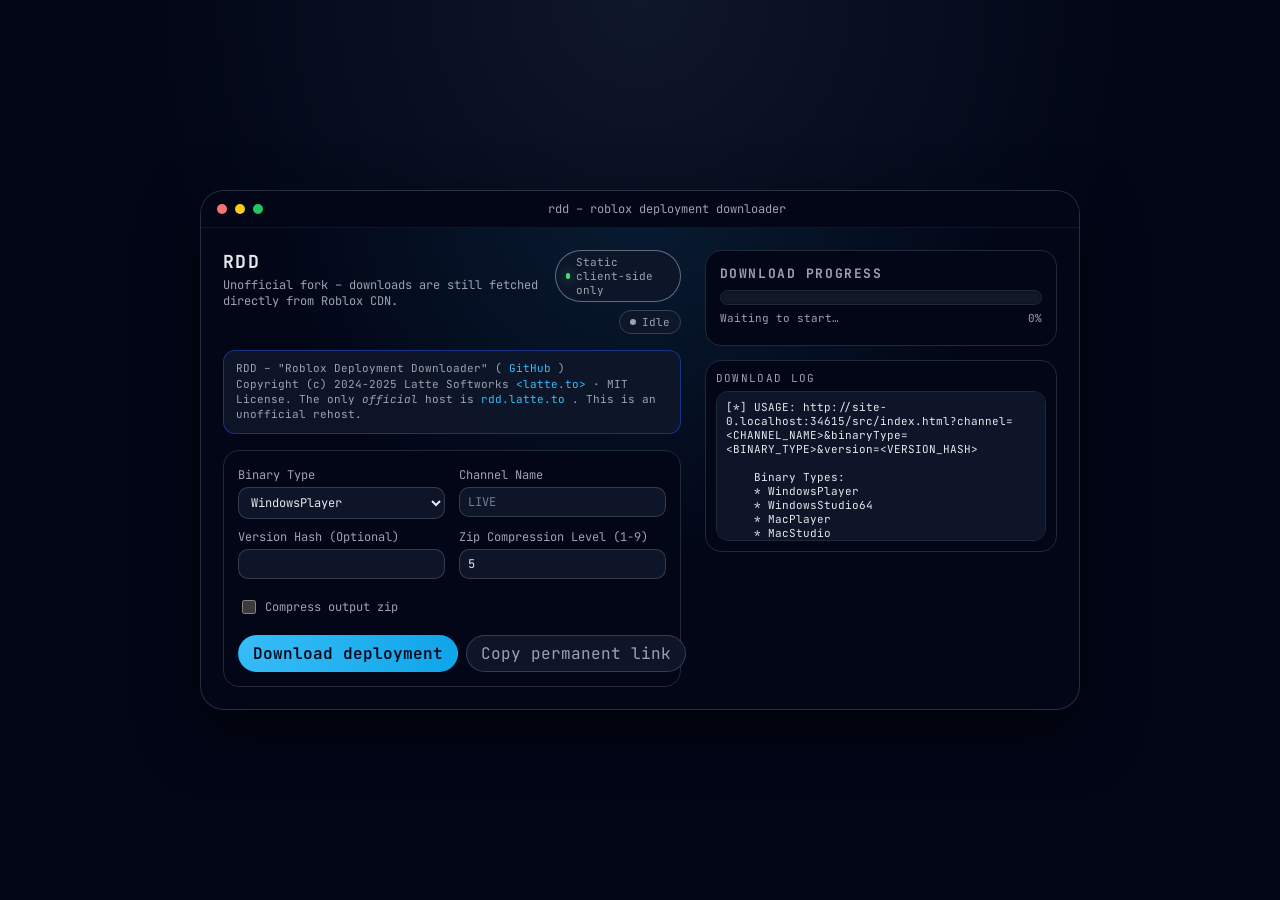
==== src/index.html @ 48eb4cf3 "Update index.html" ====
<!DOCTYPE html>
<html lang="en">
  <head>
    <meta charset="utf-8" />
    <title>RDD – Roblox Deployment Downloader</title>
    <link rel="icon" href="favicon.svg" />
    <meta name="viewport" content="width=device-width, initial-scale=1" />
    <style>
      @import url("https://fonts.googleapis.com/css2?family=JetBrains+Mono:wght@400;500;600&display=swap");

      :root {
        color-scheme: dark;
        --bg: #020617;
        --bg-elevated: #020617;
        --bg-elevated-soft: #020617;
        --border: #1f2937;
        --accent: #38bdf8;
        --accent-soft: rgba(56, 189, 248, 0.15);
        --accent-strong: #0ea5e9;
        --text: #e5e7eb;
        --text-soft: #9ca3af;
        --danger: #f97373;
        --success: #4ade80;
        --radius-lg: 16px;
        --radius-pill: 999px;
        --shadow-soft: 0 24px 60px rgba(0, 0, 0, 0.6);
      }

      * {
        box-sizing: border-box;
      }

      body {
        margin: 0;
        min-height: 100vh;
        font-family: "JetBrains Mono", ui-monospace, SFMono-Regular, Menlo, Monaco,
          Consolas, "Liberation Mono", "Courier New", monospace;
        background: radial-gradient(circle at top, #0f172a 0, #020617 45%);
        color: var(--text);
        display: flex;
        align-items: center;
        justify-content: center;
        padding: 24px;
      }

      .shell {
        width: 100%;
        max-width: 880px;
        background: radial-gradient(circle at top left, #020617 0, #020617 55%)
          padding-box;
        border-radius: 24px;
        border: 1px solid rgba(148, 163, 184, 0.25);
        box-shadow: var(--shadow-soft);
        overflow: hidden;
        position: relative;
      }

      .shell::before {
        content: "";
        position: absolute;
        inset: 0;
        background: radial-gradient(
          circle at top,
          rgba(56, 189, 248, 0.16),
          transparent 55%
        );
        opacity: 0.75;
        pointer-events: none;
      }

      .chrome {
        display: flex;
        align-items: center;
        gap: 8px;
        padding: 10px 16px;
        border-bottom: 1px solid rgba(15, 23, 42, 0.9);
        background: linear-gradient(90deg, #020617, #020617);
        position: relative;
        z-index: 1;
      }

      .dot {
        width: 10px;
        height: 10px;
        border-radius: 999px;
        background: #f97373;
      }

      .dot:nth-child(2) {
        background: #facc15;
      }

      .dot:nth-child(3) {
        background: #22c55e;
      }

      .title-bar {
        flex: 1;
        display: flex;
        justify-content: center;
        font-size: 12px;
        color: var(--text-soft);
      }

      .content {
        position: relative;
        z-index: 1;
        padding: 22px;
        display: grid;
        grid-template-columns: minmax(0, 1.3fr) minmax(0, 1fr);
        gap: 24px;
      }

      @media (max-width: 840px) {
        .content {
          grid-template-columns: minmax(0, 1fr);
        }
      }

      .left {
        display: flex;
        flex-direction: column;
        gap: 16px;
      }

      .heading {
        display: flex;
        justify-content: space-between;
        align-items: flex-start;
        gap: 12px;
      }

      .heading-main {
        display: flex;
        flex-direction: column;
        gap: 4px;
      }

      .heading-main h1 {
        margin: 0;
        font-size: 18px;
        letter-spacing: 0.08em;
        text-transform: uppercase;
      }

      .heading-main span {
        font-size: 12px;
        color: var(--text-soft);
      }

      .heading-right {
        display: flex;
        flex-direction: column;
        gap: 8px;
        align-items: flex-end;
      }

      .badge {
        padding: 4px 10px;
        border-radius: var(--radius-pill);
        border: 1px solid rgba(148, 163, 184, 0.6);
        font-size: 11px;
        color: var(--text-soft);
        display: inline-flex;
        align-items: center;
        gap: 6px;
        background: rgba(15, 23, 42, 0.9);
      }

      .badge-dot {
        width: 6px;
        height: 6px;
        border-radius: 999px;
        background: var(--success);
        box-shadow: 0 0 12px rgba(74, 222, 128, 0.8);
      }

      .disclaimer {
        font-size: 11px;
        color: var(--text-soft);
        line-height: 1.4;
        padding: 10px 12px;
        border-radius: 12px;
        border: 1px solid rgba(30, 64, 175, 0.7);
        background: rgba(15, 23, 42, 0.9);
      }

      .disclaimer a {
        color: var(--accent);
        text-decoration: none;
      }

      .disclaimer a:hover {
        text-decoration: underline;
      }

      form {
        margin: 0;
        border-radius: 16px;
        border: 1px solid var(--border);
        background: radial-gradient(circle at top left, #020617 0, #020617 50%);
        padding: 16px 14px 14px 14px;
        display: flex;
        flex-direction: column;
        gap: 12px;
      }

      .field-grid {
        display: grid;
        grid-template-columns: minmax(0, 1fr) minmax(0, 1fr);
        gap: 10px 14px;
      }

      @media (max-width: 640px) {
        .field-grid {
          grid-template-columns: minmax(0, 1fr);
        }
      }

      .field {
        display: flex;
        flex-direction: column;
        gap: 4px;
        font-size: 12px;
      }

      label {
        color: var(--text-soft);
      }

      select,
      input[type="text"],
      input[type="number"] {
        border-radius: 10px;
        border: 1px solid rgba(55, 65, 81, 0.9);
        background: rgba(15, 23, 42, 0.95);
        color: var(--text);
        font: inherit;
        padding: 6px 8px;
        outline: none;
      }

      select:focus,
      input[type="text"]:focus,
      input[type="number"]:focus {
        border-color: var(--accent-strong);
        box-shadow: 0 0 0 1px rgba(56, 189, 248, 0.35);
      }

      input::placeholder {
        color: rgba(148, 163, 184, 0.75);
      }

      .field-inline {
        display: flex;
        align-items: center;
        gap: 6px;
        font-size: 12px;
      }

      input[type="checkbox"] {
        width: 14px;
        height: 14px;
        accent-color: var(--accent-strong);
      }

      .buttons {
        display: flex;
        justify-content: flex-start;
        align-items: center;
        gap: 12px;
        margin-top: 6px;
      }

      .btn-row {
        display: flex;
        gap: 8px;
      }

      button {
        border-radius: 999px;
        padding: 7px 14px;
        border: 1px solid transparent;
        font: inherit;
        cursor: pointer;
        position: relative;
        overflow: hidden;
        white-space: nowrap;
      }

      .btn-primary {
        background: radial-gradient(circle at top left, #38bdf8, #0ea5e9);
        color: #020617;
        font-weight: 600;
        min-width: 130px;
      }

      .btn-primary:hover {
        filter: brightness(1.05);
      }

      .btn-ghost {
        background: rgba(15, 23, 42, 0.95);
        color: var(--text-soft);
        border-color: rgba(55, 65, 81, 0.95);
      }

      .btn-ghost:hover {
        border-color: rgba(75, 85, 99, 1);
        color: var(--text);
      }

      .status-pill {
        padding: 4px 10px;
        border-radius: var(--radius-pill);
        font-size: 11px;
        display: inline-flex;
        align-items: center;
        gap: 6px;
        border: 1px solid rgba(55, 65, 81, 1);
        background: rgba(15, 23, 42, 0.95);
        color: var(--text-soft);
        position: relative;
        z-index: 2;
      }

      .status-dot {
        width: 6px;
        height: 6px;
        border-radius: var(--radius-pill);
        background: var(--text-soft);
      }

      .status-pill[data-state="idle"] .status-dot {
        background: var(--text-soft);
      }

      .status-pill[data-state="running"] .status-dot {
        background: var(--accent-strong);
        box-shadow: 0 0 12px rgba(56, 189, 248, 0.9);
      }

      .status-pill[data-state="done"] .status-dot {
        background: var(--success);
        box-shadow: 0 0 12px rgba(74, 222, 128, 0.85);
      }

      .status-pill[data-state="error"] .status-dot {
        background: var(--danger);
        box-shadow: 0 0 12px rgba(248, 113, 113, 0.85);
      }

      .right {
        display: flex;
        flex-direction: column;
        gap: 14px;
      }

      .panel {
        border-radius: 16px;
        border: 1px solid var(--border);
        background: radial-gradient(circle at top, #020617 0, #020617 40%);
        padding: 14px;
        position: relative;
      }

      .panel h3 {
        margin: 0 0 8px 0;
        font-size: 13px;
        color: var(--text-soft);
        text-transform: uppercase;
        letter-spacing: 0.12em;
      }

      .progress-shell {
        margin-top: 6px;
        border-radius: 999px;
        border: 1px solid rgba(31, 41, 55, 1);
        background: rgba(15, 23, 42, 0.9);
        padding: 2px;
        overflow: hidden;
      }

      .progress-track {
        width: 100%;
        height: 9px;
        border-radius: 999px;
        background: rgba(17, 24, 39, 1);
        overflow: hidden;
        position: relative;
      }

      .progress-bar {
        height: 100%;
        width: 0%;
        border-radius: 999px;
        background: linear-gradient(90deg, #38bdf8, #0ea5e9);
        transition: width 0.3s ease-out;
      }

      .progress-label-row {
        display: flex;
        justify-content: space-between;
        align-items: center;
        margin-top: 6px;
        font-size: 11px;
        color: var(--text-soft);
      }

      .toast {
        font-size: 11px;
        color: var(--accent);
        opacity: 0;
        transform: translateY(4px);
        transition: opacity 0.2s ease-out, transform 0.2s ease-out;
        margin-top: 6px;
      }

      .toast.show {
        opacity: 1;
        transform: translateY(0);
      }

      .log-panel {
        border-radius: 16px;
        border: 1px solid var(--border);
        background: radial-gradient(circle at top left, #020617 0, #020617 55%);
        padding: 10px;
        display: flex;
        flex-direction: column;
        gap: 6px;
        width: 100%;
        position: relative;
        z-index: 1;
      }

      .log-header {
        font-size: 11px;
        text-transform: uppercase;
        letter-spacing: 0.12em;
        color: var(--text-soft);
      }

      #consoleText {
        font-size: 11px;
        background: rgba(15, 23, 42, 0.95);
        border-radius: 12px;
        border: 1px solid rgba(31, 41, 55, 1);
        padding: 8px 9px;
        white-space: pre-wrap;
        max-height: 150px;
        overflow-y: auto;
        width: 100%;
        box-sizing: border-box;
        display: block;
      }

      noscript {
        position: fixed;
        inset: 0;
        display: flex;
        align-items: center;
        justify-content: center;
        background: rgba(15, 23, 42, 0.95);
        z-index: 9999;
      }

      noscript p {
        max-width: 420px;
        padding: 18px 20px;
        border-radius: 16px;
        background: #020617;
        border: 1px solid #ef4444;
        color: #fecaca;
        font-size: 12px;
      }

      a[download] {
        position: absolute;
        left: -9999px;
        opacity: 0;
        pointer-events: none;
      }
    </style>
  </head>

  <body>
    <noscript>
      <p>
        This site doesn't work without JavaScript enabled. Please enable
        JavaScript and reload the page.
      </p>
    </noscript>

    <div class="shell">
      <div class="chrome">
        <div class="dot"></div>
        <div class="dot"></div>
        <div class="dot"></div>
        <div class="title-bar">rdd – roblox deployment downloader</div>
      </div>

      <div class="content">
        <!-- LEFT COLUMN -->
        <div class="left">
          <div class="heading">
            <div class="heading-main">
              <h1>RDD</h1>
              <span>
                Unofficial fork – downloads are still fetched directly from Roblox
                CDN.
              </span>
            </div>
            <div class="heading-right">
              <div class="badge">
                <span class="badge-dot"></span>
                <span>Static client-side only</span>
              </div>
              <div id="statusPill" class="status-pill" data-state="idle">
                <span class="status-dot"></span>
                <span id="statusLabel">Idle</span>
              </div>
            </div>
          </div>

          <div class="disclaimer">
            RDD – "Roblox Deployment Downloader" (
            <a
              href="https://github.com/latte-soft/rdd"
              target="_blank"
              rel="noreferrer"
            >
              GitHub
            </a>
            )<br />
            Copyright (c) 2024-2025 Latte Softworks
            <a href="https://latte.to" target="_blank" rel="noreferrer">
              &lt;latte.to&gt;
            </a>
            · MIT License. The only
            <i>official</i>
            host is
            <a href="https://rdd.latte.to" target="_blank" rel="noreferrer">
              rdd.latte.to
            </a>
            . This is an unofficial rehost.
          </div>

          <!-- RDD FORM (keeps original IDs so rdd.js still works) -->
          <div hidden id="downloadFormDiv">
            <form id="downloadForm" action="">
              <div class="field-grid">
                <div class="field">
                  <label for="binaryType">Binary Type</label>
                  <select id="binaryType" name="binaryType">
                    <option value="WindowsPlayer">WindowsPlayer</option>
                    <option value="WindowsStudio64">WindowsStudio64</option>
                    <option value="MacPlayer">MacPlayer</option>
                    <option value="MacStudio">MacStudio</option>
                  </select>
                </div>

                <div class="field">
                  <label for="channel">Channel Name</label>
                  <input
                    id="channel"
                    name="channel"
                    type="text"
                    placeholder="LIVE"
                  />
                </div>

                <div class="field">
                  <label for="version">
                    Version Hash <span>(Optional)</span>
                  </label>
                  <input id="version" name="version" type="text" />
                </div>

                <div class="field">
                  <label for="compressionLevel">
                    Zip Compression Level (1-9)
                  </label>
                  <input
                    id="compressionLevel"
                    name="compressionLevel"
                    type="number"
                    min="1"
                    max="9"
                    value="5"
                  />
                </div>
              </div>

              <div class="field-inline" style="margin-top: 6px">
                <input id="compressZip" name="compressZip" type="checkbox" />
                <label for="compressZip" style="margin: 0">
                  Compress output zip
                </label>
              </div>

              <div class="buttons">
                <div class="btn-row">
                    <button
                        id="downloadButton"
                        type="button"
                        class="btn-primary"
                        onclick="downloadFromForm();"
                        >
                        Download deployment
                        </button>
                        <button
                        id="copyLinkButton"
                        type="button"
                        class="btn-ghost"
                        onclick="copyPermLink();"
                        >
                        Copy permanent link
                        </button>
                    </div>
                </div>
            </form>
          </div>
        </div>

        <!-- RIGHT COLUMN -->
        <div class="right">
          <div class="panel">
            <h3>Download progress</h3>
            <div class="progress-shell">
              <div class="progress-track">
                <div id="progressBar" class="progress-bar" style="width: 0%"></div>
              </div>
            </div>
            <div class="progress-label-row">
              <span id="progressLabel">Waiting to start…</span>
              <span id="progressPercent">0%</span>
            </div>
            <div id="toast" class="toast"></div>
          </div>

          <div class="log-panel">
            <div class="log-header">Download log</div>
            <output id="consoleText"></output>
          </div>
        </div>
      </div>
    </div>

        <script src="js/jszip.min.js"></script>
    <script src="js/rdd.js"></script>
    <script>
      (function () {
        var statusPill = document.getElementById("statusPill");
        var statusLabel = document.getElementById("statusLabel");
        var progressBar = document.getElementById("progressBar");
        var progressLabel = document.getElementById("progressLabel");
        var progressPercent = document.getElementById("progressPercent");
        var toast = document.getElementById("toast");
        var consoleText = document.getElementById("consoleText");
        var formDiv = document.getElementById("downloadFormDiv");

        if (!statusPill || !progressBar) return;

        var progressValue = 0;
        var progressTimer = null;
        var progressRunning = false;
        var autoScrollLog = true;

        function setStatus(state, text) {
          statusPill.dataset.state = state;
          if (statusLabel) statusLabel.textContent = text;
        }

        function setProgress(target, label) {
          var clamped = Math.max(0, Math.min(100, target));
          progressValue = clamped;
          progressBar.style.width = clamped + "%";
          if (label && progressLabel) {
            progressLabel.textContent = label;
          }
          if (progressPercent) {
            progressPercent.textContent = clamped.toFixed(0) + "%";
          }
        }

        function showToast(text) {
          if (!toast) return;
          toast.textContent = text;
          toast.classList.add("show");
          window.setTimeout(function () {
            toast.classList.remove("show");
          }, 2600);
        }

        function startProgressLoop() {
          if (progressTimer) {
            window.clearInterval(progressTimer);
            progressTimer = null;
          }
          progressRunning = true;
          var t = 0;
          progressTimer = window.setInterval(function () {
            if (!progressRunning) {
              window.clearInterval(progressTimer);
              progressTimer = null;
              return;
            }
            t += 1;
            var max = 90;
            var eased = max - max * Math.exp(-t / 24);
            if (progressValue < eased) {
              setProgress(eased, "Downloading & assembling deployment…");
            }
          }, 350);
        }

        function finishProgress(ok) {
          if (!progressRunning) return;
          progressRunning = false;
          if (progressTimer) {
            window.clearInterval(progressTimer);
            progressTimer = null;
          }
          setProgress(100, ok ? "Download ready" : "Download failed");
          setStatus(ok ? "done" : "error", ok ? "Completed" : "Failed");
          if (ok) {
            showToast("Download finished – your browser should start saving.");
          } else {
            showToast("Download failed. Check devtools console for details.");
          }
        }

        if (formDiv) {
          formDiv.hidden = false;
        }

        if (consoleText) {
          consoleText.addEventListener("scroll", function () {
            var distance =
              consoleText.scrollHeight -
              consoleText.clientHeight -
              consoleText.scrollTop;
            autoScrollLog = distance <= 10;
          });

          var observer = new MutationObserver(function () {
            if (autoScrollLog) {
              consoleText.scrollTop = consoleText.scrollHeight;
            }
          });

          observer.observe(consoleText, {
            childList: true,
            characterData: true,
            subtree: true,
          });
        }

        if (typeof URL !== "undefined" && typeof URL.createObjectURL === "function") {
          var origCreate = URL.createObjectURL;
          URL.createObjectURL = function () {
            if (progressRunning) {
              finishProgress(true);
            }
            return origCreate.apply(this, arguments);
          };
        }

        window.addEventListener("error", function () {
          if (progressRunning) {
            finishProgress(false);
          }
        });

        if (typeof window.downloadFromForm === "function") {
          var origDownloadFromForm = window.downloadFromForm;
          window.downloadFromForm = function () {
            setStatus("running", "Downloading");
            setProgress(0, "Preparing request…");
            startProgressLoop();
            return origDownloadFromForm.apply(this, arguments);
          };
        }

        if (typeof window.copyPermLink === "function") {
          var origCopyPermLink = window.copyPermLink;
          window.copyPermLink = function () {
            try {
              var res = origCopyPermLink.apply(this, arguments);
              showToast("Permanent link copied to clipboard.");
              return res;
            } catch (e) {
              if (window.console && console.error) console.error(e);
              showToast("Failed to copy link.");
            }
          };
        }

        var hasQuery = window.location.search && window.location.search.length > 1;
        if (hasQuery) {
          setStatus("running", "Downloading");
          setProgress(0, "Preparing request…");
          startProgressLoop();
        } else {
          setStatus("idle", "Idle");
          setProgress(0, "Waiting to start…");
        }
      })();
    </script>
  </body>
</html>
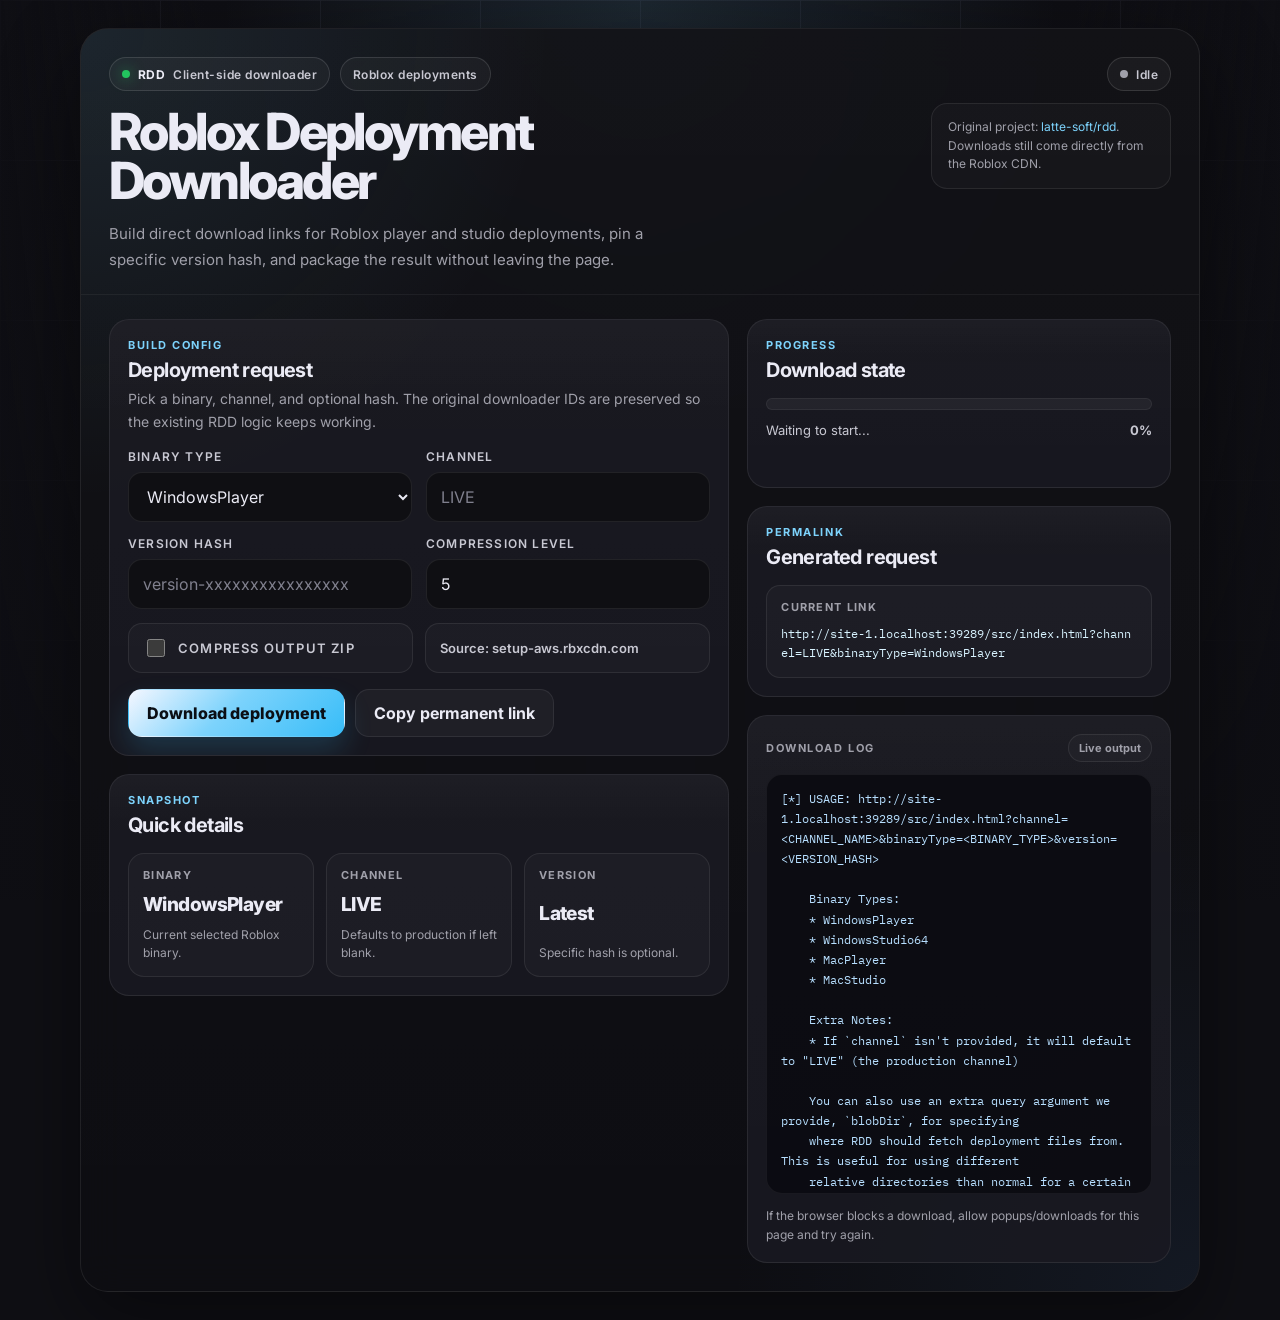
==== commit d37b1449: "Update index.html" ====
--- a/src/index.html
+++ b/src/index.html
@@ -1,458 +1,634 @@
 <!DOCTYPE html>
-<html lang="en">
+<html lang="en" class="dark">
   <head>
     <meta charset="utf-8" />
-    <title>RDD – Roblox Deployment Downloader</title>
+    <title>RDD - Roblox Deployment Downloader</title>
     <link rel="icon" href="favicon.svg" />
     <meta name="viewport" content="width=device-width, initial-scale=1" />
     <style>
-      @import url("https://fonts.googleapis.com/css2?family=JetBrains+Mono:wght@400;500;600&display=swap");
+      @import url("https://fonts.googleapis.com/css2?family=Inter:wght@400;500;600;700;800&family=IBM+Plex+Mono:wght@400;500;600&display=swap");
 
       :root {
         color-scheme: dark;
-        --bg: #020617;
-        --bg-elevated: #020617;
-        --bg-elevated-soft: #020617;
-        --border: #1f2937;
-        --accent: #38bdf8;
-        --accent-soft: rgba(56, 189, 248, 0.15);
-        --accent-strong: #0ea5e9;
-        --text: #e5e7eb;
-        --text-soft: #9ca3af;
-        --danger: #f97373;
-        --success: #4ade80;
-        --radius-lg: 16px;
+        --bg: #0f0f14;
+        --bg-secondary: #16161e;
+        --bg-tertiary: #1e1e28;
+        --bg-quaternary: #2a2a35;
+        --surface: rgba(22, 22, 30, 0.88);
+        --surface-strong: rgba(18, 18, 26, 0.96);
+        --surface-soft: rgba(255, 255, 255, 0.03);
+        --border: rgba(255, 255, 255, 0.08);
+        --border-strong: rgba(255, 255, 255, 0.12);
+        --text: #ebebf5;
+        --text-secondary: #c8c8d2;
+        --text-tertiary: #a0a0aa;
+        --accent: #7dd3fc;
+        --accent-strong: #38bdf8;
+        --accent-soft: rgba(56, 189, 248, 0.14);
+        --success: #22c55e;
+        --danger: #ef4444;
+        --shadow: 0 28px 80px rgba(0, 0, 0, 0.42);
+        --radius-xl: 28px;
+        --radius-lg: 20px;
+        --radius-md: 16px;
+        --radius-sm: 12px;
         --radius-pill: 999px;
-        --shadow-soft: 0 24px 60px rgba(0, 0, 0, 0.6);
       }
 
       * {
         box-sizing: border-box;
       }
 
+      html,
+      body {
+        min-width: 320px;
+        min-height: 100%;
+      }
+
       body {
         margin: 0;
+        font-family: "Inter", system-ui, sans-serif;
+        background: var(--bg);
+        color: var(--text);
+        position: relative;
+        overflow-x: hidden;
+      }
+
+      body::before {
+        content: "";
+        position: fixed;
+        inset: 0;
+        background-image:
+          linear-gradient(to right, rgba(30, 30, 40, 0.85) 1px, transparent 1px),
+          linear-gradient(to bottom, rgba(30, 30, 40, 0.85) 1px, transparent 1px);
+        background-size: 160px 160px;
+        opacity: 0.85;
+        pointer-events: none;
+        z-index: -4;
+      }
+
+      body::after {
+        content: "";
+        position: fixed;
+        inset: 0;
+        background:
+          radial-gradient(circle at top, rgba(125, 211, 252, 0.12), transparent 38%),
+          linear-gradient(to bottom, rgba(15, 15, 20, 0), rgba(15, 15, 20, 0.92) 90%),
+          linear-gradient(to right, rgba(15, 15, 20, 0.82), transparent 16%, transparent 84%, rgba(15, 15, 20, 0.82));
+        pointer-events: none;
+        z-index: -3;
+      }
+
+      a {
+        color: inherit;
+        text-decoration: none;
+      }
+
+      button,
+      input,
+      select {
+        font: inherit;
+      }
+
+      .page {
         min-height: 100vh;
-        font-family: "JetBrains Mono", ui-monospace, SFMono-Regular, Menlo, Monaco,
-          Consolas, "Liberation Mono", "Courier New", monospace;
-        background: radial-gradient(circle at top, #0f172a 0, #020617 45%);
-        color: var(--text);
         display: flex;
         align-items: center;
         justify-content: center;
-        padding: 24px;
-      }
-
-      .shell {
-        width: 100%;
-        max-width: 880px;
-        background: radial-gradient(circle at top left, #020617 0, #020617 55%)
-          padding-box;
-        border-radius: 24px;
-        border: 1px solid rgba(148, 163, 184, 0.25);
-        box-shadow: var(--shadow-soft);
+        padding: 28px 16px;
+      }
+
+      .app-shell {
+        width: min(1120px, 100%);
+        border-radius: var(--radius-xl);
+        border: 1px solid var(--border);
+        background:
+          linear-gradient(180deg, rgba(255, 255, 255, 0.03), rgba(255, 255, 255, 0.01)),
+          rgba(10, 10, 15, 0.9);
+        box-shadow: var(--shadow);
         overflow: hidden;
         position: relative;
-      }
-
-      .shell::before {
+        backdrop-filter: blur(20px);
+      }
+
+      .app-shell::before {
         content: "";
         position: absolute;
         inset: 0;
-        background: radial-gradient(
-          circle at top,
-          rgba(56, 189, 248, 0.16),
-          transparent 55%
-        );
-        opacity: 0.75;
+        background:
+          radial-gradient(circle at top left, rgba(125, 211, 252, 0.1), transparent 28%),
+          radial-gradient(circle at bottom right, rgba(96, 165, 250, 0.08), transparent 28%);
         pointer-events: none;
       }
 
-      .chrome {
-        display: flex;
+      .hero {
+        position: relative;
+        z-index: 1;
+        padding: 28px 28px 22px;
+        border-bottom: 1px solid rgba(255, 255, 255, 0.05);
+        display: flex;
+        align-items: flex-start;
+        justify-content: space-between;
+        gap: 24px;
+      }
+
+      .hero-copy {
+        max-width: 680px;
+      }
+
+      .hero-badge-row {
+        display: flex;
+        flex-wrap: wrap;
+        gap: 10px;
+        margin-bottom: 16px;
+      }
+
+      .hero-badge,
+      .status-pill {
+        display: inline-flex;
         align-items: center;
         gap: 8px;
-        padding: 10px 16px;
-        border-bottom: 1px solid rgba(15, 23, 42, 0.9);
-        background: linear-gradient(90deg, #020617, #020617);
+        min-height: 34px;
+        padding: 0 12px;
+        border-radius: var(--radius-pill);
+        border: 1px solid var(--border-strong);
+        background: rgba(255, 255, 255, 0.035);
+        color: var(--text-secondary);
+        font-size: 12px;
+        font-weight: 600;
+        letter-spacing: 0.04em;
+      }
+
+      .hero-badge strong {
+        color: var(--text);
+      }
+
+      .hero-badge__dot,
+      .status-dot {
+        width: 8px;
+        height: 8px;
+        border-radius: 50%;
+        background: var(--text-tertiary);
+        flex: none;
+      }
+
+      .hero-badge__dot {
+        background: var(--success);
+        box-shadow: 0 0 14px rgba(34, 197, 94, 0.65);
+      }
+
+      h1 {
+        margin: 0;
+        font-size: clamp(2.25rem, 4vw, 3.6rem);
+        line-height: 0.96;
+        letter-spacing: -0.05em;
+        font-weight: 800;
+      }
+
+      .hero-copy p {
+        margin: 16px 0 0;
+        max-width: 60ch;
+        color: var(--text-tertiary);
+        font-size: 15px;
+        line-height: 1.7;
+      }
+
+      .hero-side {
+        display: flex;
+        flex-direction: column;
+        align-items: flex-end;
+        gap: 12px;
+        min-width: 220px;
+      }
+
+      .status-pill {
+        background: rgba(255, 255, 255, 0.04);
+      }
+
+      .status-pill[data-state="running"] .status-dot {
+        background: var(--accent-strong);
+        box-shadow: 0 0 14px rgba(56, 189, 248, 0.75);
+      }
+
+      .status-pill[data-state="done"] .status-dot {
+        background: var(--success);
+        box-shadow: 0 0 14px rgba(34, 197, 94, 0.75);
+      }
+
+      .status-pill[data-state="error"] .status-dot {
+        background: var(--danger);
+        box-shadow: 0 0 14px rgba(239, 68, 68, 0.75);
+      }
+
+      .hero-note {
+        max-width: 240px;
+        padding: 14px 16px;
+        border-radius: var(--radius-md);
+        border: 1px solid rgba(255, 255, 255, 0.08);
+        background: rgba(255, 255, 255, 0.025);
+        color: var(--text-tertiary);
+        font-size: 12px;
+        line-height: 1.55;
+      }
+
+      .hero-note a {
+        color: var(--accent);
+      }
+
+      .app-grid {
         position: relative;
         z-index: 1;
-      }
-
-      .dot {
-        width: 10px;
-        height: 10px;
-        border-radius: 999px;
-        background: #f97373;
-      }
-
-      .dot:nth-child(2) {
-        background: #facc15;
-      }
-
-      .dot:nth-child(3) {
-        background: #22c55e;
-      }
-
-      .title-bar {
-        flex: 1;
-        display: flex;
-        justify-content: center;
-        font-size: 12px;
-        color: var(--text-soft);
-      }
-
-      .content {
+        display: grid;
+        grid-template-columns: minmax(0, 1.2fr) minmax(300px, 0.82fr);
+        gap: 18px;
+        padding: 24px 28px 28px;
+      }
+
+      .stack {
+        display: flex;
+        flex-direction: column;
+        gap: 18px;
+      }
+
+      .panel {
+        border-radius: var(--radius-lg);
+        border: 1px solid var(--border);
+        background:
+          linear-gradient(180deg, rgba(255, 255, 255, 0.02), rgba(255, 255, 255, 0.01)),
+          var(--surface);
+        padding: 18px;
+        position: relative;
+        overflow: hidden;
+      }
+
+      .panel::before {
+        content: "";
+        position: absolute;
+        inset: 0;
+        background: linear-gradient(180deg, rgba(255, 255, 255, 0.02), transparent 22%);
+        pointer-events: none;
+      }
+
+      .panel > * {
         position: relative;
         z-index: 1;
-        padding: 22px;
+      }
+
+      .panel-head {
+        display: flex;
+        align-items: flex-start;
+        justify-content: space-between;
+        gap: 16px;
+        margin-bottom: 16px;
+      }
+
+      .panel-title {
+        display: flex;
+        flex-direction: column;
+        gap: 6px;
+      }
+
+      .eyebrow {
+        color: var(--accent);
+        text-transform: uppercase;
+        letter-spacing: 0.14em;
+        font-size: 11px;
+        font-weight: 700;
+      }
+
+      .panel h2,
+      .panel h3 {
+        margin: 0;
+      }
+
+      .panel h2 {
+        font-size: 1.25rem;
+        font-weight: 700;
+        letter-spacing: -0.03em;
+      }
+
+      .panel-subtitle {
+        color: var(--text-tertiary);
+        font-size: 14px;
+        line-height: 1.6;
+      }
+
+      form {
+        margin: 0;
+      }
+
+      .field-grid {
         display: grid;
-        grid-template-columns: minmax(0, 1.3fr) minmax(0, 1fr);
-        gap: 24px;
-      }
-
-      @media (max-width: 840px) {
-        .content {
-          grid-template-columns: minmax(0, 1fr);
-        }
-      }
-
-      .left {
-        display: flex;
-        flex-direction: column;
-        gap: 16px;
-      }
-
-      .heading {
-        display: flex;
-        justify-content: space-between;
-        align-items: flex-start;
-        gap: 12px;
-      }
-
-      .heading-main {
-        display: flex;
-        flex-direction: column;
-        gap: 4px;
-      }
-
-      .heading-main h1 {
-        margin: 0;
-        font-size: 18px;
-        letter-spacing: 0.08em;
-        text-transform: uppercase;
-      }
-
-      .heading-main span {
-        font-size: 12px;
-        color: var(--text-soft);
-      }
-
-      .heading-right {
+        grid-template-columns: repeat(2, minmax(0, 1fr));
+        gap: 14px;
+      }
+
+      .field {
         display: flex;
         flex-direction: column;
         gap: 8px;
-        align-items: flex-end;
-      }
-
-      .badge {
-        padding: 4px 10px;
+      }
+
+      .field--full {
+        grid-column: 1 / -1;
+      }
+
+      label {
+        color: var(--text-secondary);
+        font-size: 12px;
+        font-weight: 600;
+        text-transform: uppercase;
+        letter-spacing: 0.1em;
+      }
+
+      .field small {
+        color: var(--text-tertiary);
+        font-size: 12px;
+      }
+
+      select,
+      input[type="text"],
+      input[type="number"] {
+        width: 100%;
+        min-width: 0;
+        min-height: 50px;
+        padding: 0 14px;
+        border-radius: 14px;
+        border: 1px solid rgba(255, 255, 255, 0.08);
+        background: rgba(15, 15, 20, 0.95);
+        color: var(--text);
+        outline: none;
+        transition: border-color 0.2s ease, background 0.2s ease, box-shadow 0.2s ease;
+      }
+
+      select:hover,
+      input[type="text"]:hover,
+      input[type="number"]:hover {
+        border-color: rgba(255, 255, 255, 0.14);
+      }
+
+      select:focus,
+      input[type="text"]:focus,
+      input[type="number"]:focus {
+        border-color: rgba(125, 211, 252, 0.62);
+        box-shadow: 0 0 0 1px rgba(125, 211, 252, 0.15);
+        background: rgba(18, 18, 26, 0.98);
+      }
+
+      input::placeholder {
+        color: #80808e;
+      }
+
+      .toggle-grid {
+        display: grid;
+        grid-template-columns: repeat(2, minmax(0, 1fr));
+        gap: 12px;
+      }
+
+      .toggle {
+        display: flex;
+        align-items: center;
+        gap: 10px;
+        min-height: 50px;
+        padding: 0 14px;
+        border-radius: 14px;
+        border: 1px solid var(--border);
+        background: rgba(255, 255, 255, 0.025);
+        color: var(--text-secondary);
+      }
+
+      .toggle span {
+        font-size: 13px;
+        font-weight: 600;
+      }
+
+      input[type="checkbox"] {
+        width: 18px;
+        height: 18px;
+        accent-color: var(--accent-strong);
+        flex: none;
+      }
+
+      .button-row {
+        display: flex;
+        flex-wrap: wrap;
+        gap: 10px;
+        margin-top: 4px;
+      }
+
+      button {
+        appearance: none;
+        border: 1px solid transparent;
+        min-height: 48px;
+        padding: 0 18px;
+        border-radius: 14px;
+        cursor: pointer;
+        transition:
+          transform 0.16s ease,
+          border-color 0.16s ease,
+          background 0.16s ease,
+          box-shadow 0.16s ease,
+          color 0.16s ease;
+      }
+
+      button:hover {
+        transform: translateY(-1px);
+      }
+
+      button:active {
+        transform: translateY(1px);
+      }
+
+      .btn-primary {
+        background: linear-gradient(135deg, #f5f7ff 0%, #7dd3fc 45%, #38bdf8 100%);
+        color: #0b0f15;
+        font-weight: 800;
+        box-shadow: 0 14px 28px rgba(56, 189, 248, 0.18);
+      }
+
+      .btn-primary:hover {
+        box-shadow: 0 18px 34px rgba(56, 189, 248, 0.24);
+      }
+
+      .btn-ghost {
+        background: rgba(255, 255, 255, 0.035);
+        border-color: rgba(255, 255, 255, 0.08);
+        color: var(--text);
+        font-weight: 700;
+      }
+
+      .btn-ghost:hover {
+        background: rgba(255, 255, 255, 0.06);
+        border-color: rgba(255, 255, 255, 0.14);
+      }
+
+      .info-grid {
+        display: grid;
+        grid-template-columns: repeat(3, minmax(0, 1fr));
+        gap: 12px;
+      }
+
+      .info-card {
+        min-height: 116px;
+        border-radius: var(--radius-md);
+        border: 1px solid var(--border);
+        background: rgba(255, 255, 255, 0.025);
+        padding: 14px;
+        display: flex;
+        flex-direction: column;
+        justify-content: space-between;
+        gap: 10px;
+      }
+
+      .info-card__label {
+        color: var(--text-tertiary);
+        font-size: 11px;
+        text-transform: uppercase;
+        letter-spacing: 0.12em;
+        font-weight: 700;
+      }
+
+      .info-card__value {
+        font-size: 1.2rem;
+        font-weight: 800;
+        letter-spacing: -0.03em;
+      }
+
+      .info-card__meta {
+        color: var(--text-tertiary);
+        font-size: 12px;
+        line-height: 1.5;
+      }
+
+      .progress-shell {
+        display: flex;
+        flex-direction: column;
+        gap: 12px;
+      }
+
+      .progress-track {
+        width: 100%;
+        height: 12px;
         border-radius: var(--radius-pill);
-        border: 1px solid rgba(148, 163, 184, 0.6);
+        background: rgba(255, 255, 255, 0.05);
+        border: 1px solid rgba(255, 255, 255, 0.06);
+        overflow: hidden;
+      }
+
+      .progress-bar {
+        width: 0%;
+        height: 100%;
+        border-radius: inherit;
+        background: linear-gradient(90deg, #7dd3fc, #38bdf8, #0ea5e9);
+        transition: width 0.28s ease;
+      }
+
+      .progress-meta {
+        display: flex;
+        align-items: center;
+        justify-content: space-between;
+        gap: 12px;
+        color: var(--text-secondary);
+        font-size: 13px;
+      }
+
+      .toast {
+        min-height: 19px;
+        color: var(--accent);
+        font-size: 12px;
+        opacity: 0;
+        transform: translateY(4px);
+        transition: opacity 0.2s ease, transform 0.2s ease;
+      }
+
+      .toast.show {
+        opacity: 1;
+        transform: translateY(0);
+      }
+
+      .permalink-box {
+        padding: 14px;
+        border-radius: 14px;
+        border: 1px solid var(--border);
+        background: rgba(255, 255, 255, 0.025);
+        display: flex;
+        flex-direction: column;
+        gap: 10px;
+      }
+
+      .permalink-box__label {
+        color: var(--text-tertiary);
         font-size: 11px;
-        color: var(--text-soft);
+        text-transform: uppercase;
+        letter-spacing: 0.12em;
+        font-weight: 700;
+      }
+
+      .permalink-box code {
+        display: block;
+        font-family: "IBM Plex Mono", ui-monospace, monospace;
+        font-size: 12px;
+        line-height: 1.6;
+        color: #d8f3ff;
+        word-break: break-all;
+        white-space: pre-wrap;
+      }
+
+      .log-panel {
+        display: flex;
+        flex-direction: column;
+        gap: 12px;
+      }
+
+      .log-header {
+        display: flex;
+        align-items: center;
+        justify-content: space-between;
+        gap: 12px;
+      }
+
+      .log-header span:first-child {
+        font-size: 11px;
+        text-transform: uppercase;
+        letter-spacing: 0.14em;
+        color: var(--text-tertiary);
+        font-weight: 700;
+      }
+
+      .log-chip {
         display: inline-flex;
         align-items: center;
         gap: 6px;
-        background: rgba(15, 23, 42, 0.9);
-      }
-
-      .badge-dot {
-        width: 6px;
-        height: 6px;
-        border-radius: 999px;
-        background: var(--success);
-        box-shadow: 0 0 12px rgba(74, 222, 128, 0.8);
-      }
-
-      .disclaimer {
+        min-height: 28px;
+        padding: 0 10px;
+        border-radius: var(--radius-pill);
+        border: 1px solid rgba(255, 255, 255, 0.08);
+        background: rgba(255, 255, 255, 0.025);
+        color: var(--text-tertiary);
         font-size: 11px;
-        color: var(--text-soft);
-        line-height: 1.4;
-        padding: 10px 12px;
-        border-radius: 12px;
-        border: 1px solid rgba(30, 64, 175, 0.7);
-        background: rgba(15, 23, 42, 0.9);
-      }
-
-      .disclaimer a {
-        color: var(--accent);
-        text-decoration: none;
-      }
-
-      .disclaimer a:hover {
-        text-decoration: underline;
-      }
-
-      form {
-        margin: 0;
+        font-weight: 700;
+      }
+
+      #consoleText {
+        display: block;
+        min-height: 320px;
+        max-height: 420px;
+        overflow: auto;
+        padding: 14px;
         border-radius: 16px;
-        border: 1px solid var(--border);
-        background: radial-gradient(circle at top left, #020617 0, #020617 50%);
-        padding: 16px 14px 14px 14px;
-        display: flex;
-        flex-direction: column;
-        gap: 12px;
-      }
-
-      .field-grid {
-        display: grid;
-        grid-template-columns: minmax(0, 1fr) minmax(0, 1fr);
-        gap: 10px 14px;
-      }
-
-      @media (max-width: 640px) {
-        .field-grid {
-          grid-template-columns: minmax(0, 1fr);
-        }
-      }
-
-      .field {
-        display: flex;
-        flex-direction: column;
-        gap: 4px;
+        border: 1px solid rgba(255, 255, 255, 0.06);
+        background: rgba(12, 12, 18, 0.96);
+        color: #b7dfff;
+        font-family: "IBM Plex Mono", ui-monospace, monospace;
         font-size: 12px;
-      }
-
-      label {
-        color: var(--text-soft);
-      }
-
-      select,
-      input[type="text"],
-      input[type="number"] {
-        border-radius: 10px;
-        border: 1px solid rgba(55, 65, 81, 0.9);
-        background: rgba(15, 23, 42, 0.95);
-        color: var(--text);
-        font: inherit;
-        padding: 6px 8px;
-        outline: none;
-      }
-
-      select:focus,
-      input[type="text"]:focus,
-      input[type="number"]:focus {
-        border-color: var(--accent-strong);
-        box-shadow: 0 0 0 1px rgba(56, 189, 248, 0.35);
-      }
-
-      input::placeholder {
-        color: rgba(148, 163, 184, 0.75);
-      }
-
-      .field-inline {
-        display: flex;
-        align-items: center;
-        gap: 6px;
+        line-height: 1.68;
+        white-space: pre-wrap;
+      }
+
+      .footer-note {
+        color: var(--text-tertiary);
         font-size: 12px;
-      }
-
-      input[type="checkbox"] {
-        width: 14px;
-        height: 14px;
-        accent-color: var(--accent-strong);
-      }
-
-      .buttons {
-        display: flex;
-        justify-content: flex-start;
-        align-items: center;
-        gap: 12px;
-        margin-top: 6px;
-      }
-
-      .btn-row {
-        display: flex;
-        gap: 8px;
-      }
-
-      button {
-        border-radius: 999px;
-        padding: 7px 14px;
-        border: 1px solid transparent;
-        font: inherit;
-        cursor: pointer;
-        position: relative;
-        overflow: hidden;
-        white-space: nowrap;
-      }
-
-      .btn-primary {
-        background: radial-gradient(circle at top left, #38bdf8, #0ea5e9);
-        color: #020617;
-        font-weight: 600;
-        min-width: 130px;
-      }
-
-      .btn-primary:hover {
-        filter: brightness(1.05);
-      }
-
-      .btn-ghost {
-        background: rgba(15, 23, 42, 0.95);
-        color: var(--text-soft);
-        border-color: rgba(55, 65, 81, 0.95);
-      }
-
-      .btn-ghost:hover {
-        border-color: rgba(75, 85, 99, 1);
-        color: var(--text);
-      }
-
-      .status-pill {
-        padding: 4px 10px;
-        border-radius: var(--radius-pill);
-        font-size: 11px;
-        display: inline-flex;
-        align-items: center;
-        gap: 6px;
-        border: 1px solid rgba(55, 65, 81, 1);
-        background: rgba(15, 23, 42, 0.95);
-        color: var(--text-soft);
-        position: relative;
-        z-index: 2;
-      }
-
-      .status-dot {
-        width: 6px;
-        height: 6px;
-        border-radius: var(--radius-pill);
-        background: var(--text-soft);
-      }
-
-      .status-pill[data-state="idle"] .status-dot {
-        background: var(--text-soft);
-      }
-
-      .status-pill[data-state="running"] .status-dot {
-        background: var(--accent-strong);
-        box-shadow: 0 0 12px rgba(56, 189, 248, 0.9);
-      }
-
-      .status-pill[data-state="done"] .status-dot {
-        background: var(--success);
-        box-shadow: 0 0 12px rgba(74, 222, 128, 0.85);
-      }
-
-      .status-pill[data-state="error"] .status-dot {
-        background: var(--danger);
-        box-shadow: 0 0 12px rgba(248, 113, 113, 0.85);
-      }
-
-      .right {
-        display: flex;
-        flex-direction: column;
-        gap: 14px;
-      }
-
-      .panel {
-        border-radius: 16px;
-        border: 1px solid var(--border);
-        background: radial-gradient(circle at top, #020617 0, #020617 40%);
-        padding: 14px;
-        position: relative;
-      }
-
-      .panel h3 {
-        margin: 0 0 8px 0;
-        font-size: 13px;
-        color: var(--text-soft);
-        text-transform: uppercase;
-        letter-spacing: 0.12em;
-      }
-
-      .progress-shell {
-        margin-top: 6px;
-        border-radius: 999px;
-        border: 1px solid rgba(31, 41, 55, 1);
-        background: rgba(15, 23, 42, 0.9);
-        padding: 2px;
-        overflow: hidden;
-      }
-
-      .progress-track {
-        width: 100%;
-        height: 9px;
-        border-radius: 999px;
-        background: rgba(17, 24, 39, 1);
-        overflow: hidden;
-        position: relative;
-      }
-
-      .progress-bar {
-        height: 100%;
-        width: 0%;
-        border-radius: 999px;
-        background: linear-gradient(90deg, #38bdf8, #0ea5e9);
-        transition: width 0.3s ease-out;
-      }
-
-      .progress-label-row {
-        display: flex;
-        justify-content: space-between;
-        align-items: center;
-        margin-top: 6px;
-        font-size: 11px;
-        color: var(--text-soft);
-      }
-
-      .toast {
-        font-size: 11px;
-        color: var(--accent);
-        opacity: 0;
-        transform: translateY(4px);
-        transition: opacity 0.2s ease-out, transform 0.2s ease-out;
-        margin-top: 6px;
-      }
-
-      .toast.show {
-        opacity: 1;
-        transform: translateY(0);
-      }
-
-      .log-panel {
-        border-radius: 16px;
-        border: 1px solid var(--border);
-        background: radial-gradient(circle at top left, #020617 0, #020617 55%);
-        padding: 10px;
-        display: flex;
-        flex-direction: column;
-        gap: 6px;
-        width: 100%;
-        position: relative;
-        z-index: 1;
-      }
-
-      .log-header {
-        font-size: 11px;
-        text-transform: uppercase;
-        letter-spacing: 0.12em;
-        color: var(--text-soft);
-      }
-
-      #consoleText {
-        font-size: 11px;
-        background: rgba(15, 23, 42, 0.95);
-        border-radius: 12px;
-        border: 1px solid rgba(31, 41, 55, 1);
-        padding: 8px 9px;
-        white-space: pre-wrap;
-        max-height: 150px;
-        overflow-y: auto;
-        width: 100%;
-        box-sizing: border-box;
-        display: block;
+        line-height: 1.6;
       }
 
       noscript {
@@ -461,18 +637,20 @@
         display: flex;
         align-items: center;
         justify-content: center;
-        background: rgba(15, 23, 42, 0.95);
+        background: rgba(15, 15, 20, 0.96);
         z-index: 9999;
       }
 
       noscript p {
-        max-width: 420px;
+        width: min(460px, calc(100% - 32px));
+        margin: 0;
         padding: 18px 20px;
-        border-radius: 16px;
-        background: #020617;
-        border: 1px solid #ef4444;
+        border-radius: 18px;
+        border: 1px solid rgba(239, 68, 68, 0.35);
+        background: #12121a;
         color: #fecaca;
-        font-size: 12px;
+        font-size: 13px;
+        line-height: 1.6;
       }
 
       a[download] {
@@ -481,173 +659,284 @@
         opacity: 0;
         pointer-events: none;
       }
+
+      @media (max-width: 980px) {
+        .app-grid {
+          grid-template-columns: minmax(0, 1fr);
+        }
+
+        .hero {
+          flex-direction: column;
+        }
+
+        .hero-side {
+          align-items: flex-start;
+          min-width: 0;
+        }
+      }
+
+      @media (max-width: 720px) {
+        .page {
+          padding: 0;
+        }
+
+        .app-shell {
+          min-height: 100vh;
+          border-radius: 0;
+          border-left: 0;
+          border-right: 0;
+        }
+
+        .hero,
+        .app-grid {
+          padding-left: 16px;
+          padding-right: 16px;
+        }
+
+        .hero {
+          padding-top: 22px;
+          padding-bottom: 18px;
+        }
+
+        .app-grid {
+          padding-top: 18px;
+          padding-bottom: 22px;
+        }
+
+        .field-grid,
+        .toggle-grid,
+        .info-grid {
+          grid-template-columns: minmax(0, 1fr);
+        }
+
+        .button-row {
+          flex-direction: column;
+        }
+
+        .button-row button {
+          width: 100%;
+        }
+
+        #consoleText {
+          min-height: 240px;
+          max-height: 320px;
+        }
+      }
     </style>
   </head>
-
   <body>
     <noscript>
       <p>
-        This site doesn't work without JavaScript enabled. Please enable
-        JavaScript and reload the page.
+        This site does not work without JavaScript. Enable it and reload the page.
       </p>
     </noscript>
 
-    <div class="shell">
-      <div class="chrome">
-        <div class="dot"></div>
-        <div class="dot"></div>
-        <div class="dot"></div>
-        <div class="title-bar">rdd – roblox deployment downloader</div>
-      </div>
-
-      <div class="content">
-        <!-- LEFT COLUMN -->
-        <div class="left">
-          <div class="heading">
-            <div class="heading-main">
-              <h1>RDD</h1>
-              <span>
-                Unofficial fork – downloads are still fetched directly from Roblox
-                CDN.
-              </span>
-            </div>
-            <div class="heading-right">
-              <div class="badge">
-                <span class="badge-dot"></span>
-                <span>Static client-side only</span>
+    <div class="page">
+      <div class="app-shell">
+        <header class="hero">
+          <div class="hero-copy">
+            <div class="hero-badge-row">
+              <div class="hero-badge">
+                <span class="hero-badge__dot"></span>
+                <strong>RDD</strong>
+                <span>Client-side downloader</span>
               </div>
-              <div id="statusPill" class="status-pill" data-state="idle">
-                <span class="status-dot"></span>
-                <span id="statusLabel">Idle</span>
+              <div class="hero-badge">
+                <span>Roblox deployments</span>
               </div>
             </div>
+            <h1>Roblox Deployment Downloader</h1>
+            <p>
+              Build direct download links for Roblox player and studio deployments,
+              pin a specific version hash, and package the result without leaving the page.
+            </p>
           </div>
 
-          <div class="disclaimer">
-            RDD – "Roblox Deployment Downloader" (
-            <a
-              href="https://github.com/latte-soft/rdd"
-              target="_blank"
-              rel="noreferrer"
-            >
-              GitHub
-            </a>
-            )<br />
-            Copyright (c) 2024-2025 Latte Softworks
-            <a href="https://latte.to" target="_blank" rel="noreferrer">
-              &lt;latte.to&gt;
-            </a>
-            · MIT License. The only
-            <i>official</i>
-            host is
-            <a href="https://rdd.latte.to" target="_blank" rel="noreferrer">
-              rdd.latte.to
-            </a>
-            . This is an unofficial rehost.
+          <div class="hero-side">
+            <div id="statusPill" class="status-pill" data-state="idle">
+              <span class="status-dot"></span>
+              <span id="statusLabel">Idle</span>
+            </div>
+            <div class="hero-note">
+              Original project:
+              <a href="https://github.com/latte-soft/rdd" target="_blank" rel="noreferrer">latte-soft/rdd</a>.
+              Downloads still come directly from the Roblox CDN.
+            </div>
           </div>
-
-          <!-- RDD FORM (keeps original IDs so rdd.js still works) -->
-          <div hidden id="downloadFormDiv">
-            <form id="downloadForm" action="">
-              <div class="field-grid">
-                <div class="field">
-                  <label for="binaryType">Binary Type</label>
-                  <select id="binaryType" name="binaryType">
-                    <option value="WindowsPlayer">WindowsPlayer</option>
-                    <option value="WindowsStudio64">WindowsStudio64</option>
-                    <option value="MacPlayer">MacPlayer</option>
-                    <option value="MacStudio">MacStudio</option>
-                  </select>
-                </div>
-
-                <div class="field">
-                  <label for="channel">Channel Name</label>
-                  <input
-                    id="channel"
-                    name="channel"
-                    type="text"
-                    placeholder="LIVE"
-                  />
-                </div>
-
-                <div class="field">
-                  <label for="version">
-                    Version Hash <span>(Optional)</span>
-                  </label>
-                  <input id="version" name="version" type="text" />
-                </div>
-
-                <div class="field">
-                  <label for="compressionLevel">
-                    Zip Compression Level (1-9)
-                  </label>
-                  <input
-                    id="compressionLevel"
-                    name="compressionLevel"
-                    type="number"
-                    min="1"
-                    max="9"
-                    value="5"
-                  />
+        </header>
+
+        <main class="app-grid">
+          <div class="stack">
+            <section class="panel">
+              <div class="panel-head">
+                <div class="panel-title">
+                  <span class="eyebrow">Build Config</span>
+                  <h2>Deployment request</h2>
+                  <div class="panel-subtitle">
+                    Pick a binary, channel, and optional hash. The original downloader
+                    IDs are preserved so the existing RDD logic keeps working.
+                  </div>
                 </div>
               </div>
 
-              <div class="field-inline" style="margin-top: 6px">
-                <input id="compressZip" name="compressZip" type="checkbox" />
-                <label for="compressZip" style="margin: 0">
-                  Compress output zip
-                </label>
+              <div hidden id="downloadFormDiv">
+                <form id="downloadForm" action="">
+                  <div class="field-grid">
+                    <div class="field">
+                      <label for="binaryType">Binary type</label>
+                      <select id="binaryType" name="binaryType">
+                        <option value="WindowsPlayer">WindowsPlayer</option>
+                        <option value="WindowsStudio64">WindowsStudio64</option>
+                        <option value="MacPlayer">MacPlayer</option>
+                        <option value="MacStudio">MacStudio</option>
+                      </select>
+                    </div>
+
+                    <div class="field">
+                      <label for="channel">Channel</label>
+                      <input
+                        id="channel"
+                        name="channel"
+                        type="text"
+                        placeholder="LIVE"
+                      />
+                    </div>
+
+                    <div class="field">
+                      <label for="version">Version hash</label>
+                      <input
+                        id="version"
+                        name="version"
+                        type="text"
+                        placeholder="version-xxxxxxxxxxxxxxxx"
+                      />
+                    </div>
+
+                    <div class="field">
+                      <label for="compressionLevel">Compression level</label>
+                      <input
+                        id="compressionLevel"
+                        name="compressionLevel"
+                        type="number"
+                        min="1"
+                        max="9"
+                        value="5"
+                      />
+                    </div>
+                  </div>
+
+                  <div class="toggle-grid" style="margin-top: 14px">
+                    <label class="toggle" for="compressZip">
+                      <input id="compressZip" name="compressZip" type="checkbox" />
+                      <span>Compress output zip</span>
+                    </label>
+
+                    <div class="toggle" aria-hidden="true">
+                      <span>Source: setup-aws.rbxcdn.com</span>
+                    </div>
+                  </div>
+
+                  <div class="button-row" style="margin-top: 16px">
+                    <button
+                      id="downloadButton"
+                      type="button"
+                      class="btn-primary"
+                      onclick="downloadFromForm();"
+                    >
+                      Download deployment
+                    </button>
+                    <button
+                      id="copyLinkButton"
+                      type="button"
+                      class="btn-ghost"
+                      onclick="copyPermLink();"
+                    >
+                      Copy permanent link
+                    </button>
+                  </div>
+                </form>
               </div>
-
-              <div class="buttons">
-                <div class="btn-row">
-                    <button
-                        id="downloadButton"
-                        type="button"
-                        class="btn-primary"
-                        onclick="downloadFromForm();"
-                        >
-                        Download deployment
-                        </button>
-                        <button
-                        id="copyLinkButton"
-                        type="button"
-                        class="btn-ghost"
-                        onclick="copyPermLink();"
-                        >
-                        Copy permanent link
-                        </button>
-                    </div>
+            </section>
+
+            <section class="panel">
+              <div class="panel-head">
+                <div class="panel-title">
+                  <span class="eyebrow">Snapshot</span>
+                  <h2>Quick details</h2>
                 </div>
-            </form>
+              </div>
+
+              <div class="info-grid">
+                <div class="info-card">
+                  <div class="info-card__label">Binary</div>
+                  <div id="summaryBinary" class="info-card__value">WindowsPlayer</div>
+                  <div class="info-card__meta">Current selected Roblox binary.</div>
+                </div>
+                <div class="info-card">
+                  <div class="info-card__label">Channel</div>
+                  <div id="summaryChannel" class="info-card__value">LIVE</div>
+                  <div class="info-card__meta">Defaults to production if left blank.</div>
+                </div>
+                <div class="info-card">
+                  <div class="info-card__label">Version</div>
+                  <div id="summaryVersion" class="info-card__value">Latest</div>
+                  <div class="info-card__meta">Specific hash is optional.</div>
+                </div>
+              </div>
+            </section>
           </div>
-        </div>
-
-        <!-- RIGHT COLUMN -->
-        <div class="right">
-          <div class="panel">
-            <h3>Download progress</h3>
-            <div class="progress-shell">
-              <div class="progress-track">
-                <div id="progressBar" class="progress-bar" style="width: 0%"></div>
+
+          <div class="stack">
+            <section class="panel">
+              <div class="panel-head">
+                <div class="panel-title">
+                  <span class="eyebrow">Progress</span>
+                  <h2>Download state</h2>
+                </div>
               </div>
-            </div>
-            <div class="progress-label-row">
-              <span id="progressLabel">Waiting to start…</span>
-              <span id="progressPercent">0%</span>
-            </div>
-            <div id="toast" class="toast"></div>
+
+              <div class="progress-shell">
+                <div class="progress-track">
+                  <div id="progressBar" class="progress-bar" style="width: 0%"></div>
+                </div>
+                <div class="progress-meta">
+                  <span id="progressLabel">Waiting to start...</span>
+                  <strong id="progressPercent">0%</strong>
+                </div>
+                <div id="toast" class="toast"></div>
+              </div>
+            </section>
+
+            <section class="panel">
+              <div class="panel-head">
+                <div class="panel-title">
+                  <span class="eyebrow">Permalink</span>
+                  <h2>Generated request</h2>
+                </div>
+              </div>
+
+              <div class="permalink-box">
+                <div class="permalink-box__label">Current link</div>
+                <code id="permalinkPreview">Waiting for form data...</code>
+              </div>
+            </section>
+
+            <section class="panel log-panel">
+              <div class="log-header">
+                <span>Download log</span>
+                <span class="log-chip">Live output</span>
+              </div>
+              <output id="consoleText"></output>
+              <div class="footer-note">
+                If the browser blocks a download, allow popups/downloads for this page and try again.
+              </div>
+            </section>
           </div>
-
-          <div class="log-panel">
-            <div class="log-header">Download log</div>
-            <output id="consoleText"></output>
-          </div>
-        </div>
+        </main>
       </div>
     </div>
 
-        <script src="js/jszip.min.js"></script>
+    <script src="js/jszip.min.js"></script>
     <script src="js/rdd.js"></script>
     <script>
       (function () {
@@ -659,6 +948,11 @@
         var toast = document.getElementById("toast");
         var consoleText = document.getElementById("consoleText");
         var formDiv = document.getElementById("downloadFormDiv");
+        var permalinkPreview = document.getElementById("permalinkPreview");
+        var summaryBinary = document.getElementById("summaryBinary");
+        var summaryChannel = document.getElementById("summaryChannel");
+        var summaryVersion = document.getElementById("summaryVersion");
+        var form = document.getElementById("downloadForm");
 
         if (!statusPill || !progressBar) return;
 
@@ -710,7 +1004,7 @@
             var max = 90;
             var eased = max - max * Math.exp(-t / 24);
             if (progressValue < eased) {
-              setProgress(eased, "Downloading & assembling deployment…");
+              setProgress(eased, "Downloading and assembling deployment...");
             }
           }, 350);
         }
@@ -725,14 +1019,39 @@
           setProgress(100, ok ? "Download ready" : "Download failed");
           setStatus(ok ? "done" : "error", ok ? "Completed" : "Failed");
           if (ok) {
-            showToast("Download finished – your browser should start saving.");
+            showToast("Download finished. Your browser should start saving.");
           } else {
             showToast("Download failed. Check devtools console for details.");
           }
         }
 
+        function updateSummary() {
+          if (!form) return;
+          if (summaryBinary && form.binaryType) {
+            summaryBinary.textContent = form.binaryType.value || "Unknown";
+          }
+          if (summaryChannel && form.channel) {
+            summaryChannel.textContent = form.channel.value.trim() || form.channel.placeholder || "LIVE";
+          }
+          if (summaryVersion && form.version) {
+            summaryVersion.textContent = form.version.value.trim() || "Latest";
+          }
+          if (permalinkPreview && typeof window.getPermLink === "function") {
+            permalinkPreview.textContent = window.getPermLink();
+          }
+        }
+
         if (formDiv) {
           formDiv.hidden = false;
+        }
+
+        if (form) {
+          Array.prototype.forEach.call(form.elements, function (field) {
+            if (!field || !field.addEventListener) return;
+            field.addEventListener("input", updateSummary);
+            field.addEventListener("change", updateSummary);
+          });
+          updateSummary();
         }
 
         if (consoleText) {
@@ -776,8 +1095,9 @@
         if (typeof window.downloadFromForm === "function") {
           var origDownloadFromForm = window.downloadFromForm;
           window.downloadFromForm = function () {
+            updateSummary();
             setStatus("running", "Downloading");
-            setProgress(0, "Preparing request…");
+            setProgress(0, "Preparing request...");
             startProgressLoop();
             return origDownloadFromForm.apply(this, arguments);
           };
@@ -788,6 +1108,7 @@
           window.copyPermLink = function () {
             try {
               var res = origCopyPermLink.apply(this, arguments);
+              updateSummary();
               showToast("Permanent link copied to clipboard.");
               return res;
             } catch (e) {
@@ -799,14 +1120,15 @@
 
         var hasQuery = window.location.search && window.location.search.length > 1;
         if (hasQuery) {
+          updateSummary();
           setStatus("running", "Downloading");
-          setProgress(0, "Preparing request…");
+          setProgress(0, "Preparing request...");
           startProgressLoop();
         } else {
           setStatus("idle", "Idle");
-          setProgress(0, "Waiting to start…");
+          setProgress(0, "Waiting to start...");
         }
       })();
     </script>
   </body>
-</html>
+</html>
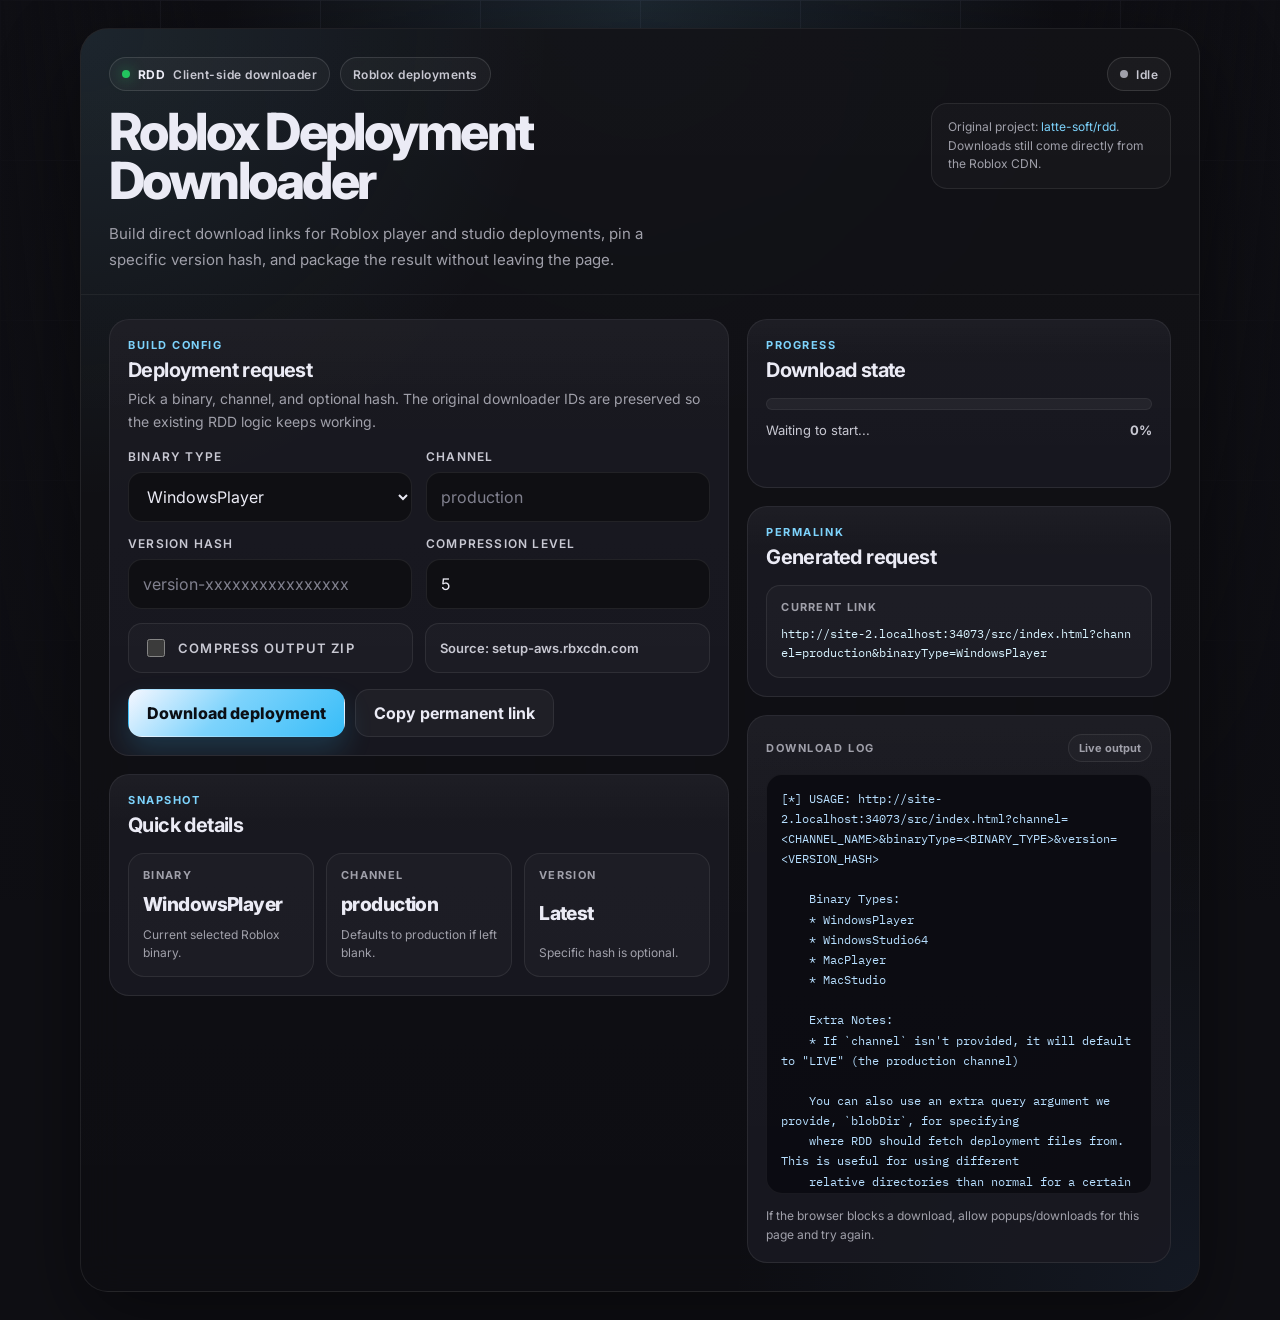
==== commit 249e852a: "Update index.html" ====
--- a/src/index.html
+++ b/src/index.html
@@ -798,7 +798,7 @@
                         id="channel"
                         name="channel"
                         type="text"
-                        placeholder="LIVE"
+                        placeholder="production"
                       />
                     </div>
 
@@ -874,7 +874,7 @@
                 </div>
                 <div class="info-card">
                   <div class="info-card__label">Channel</div>
-                  <div id="summaryChannel" class="info-card__value">LIVE</div>
+                  <div id="summaryChannel" class="info-card__value">production</div>
                   <div class="info-card__meta">Defaults to production if left blank.</div>
                 </div>
                 <div class="info-card">
@@ -1031,7 +1031,7 @@
             summaryBinary.textContent = form.binaryType.value || "Unknown";
           }
           if (summaryChannel && form.channel) {
-            summaryChannel.textContent = form.channel.value.trim() || form.channel.placeholder || "LIVE";
+            summaryChannel.textContent = form.channel.value.trim() || form.channel.placeholder || "production";
           }
           if (summaryVersion && form.version) {
             summaryVersion.textContent = form.version.value.trim() || "Latest";
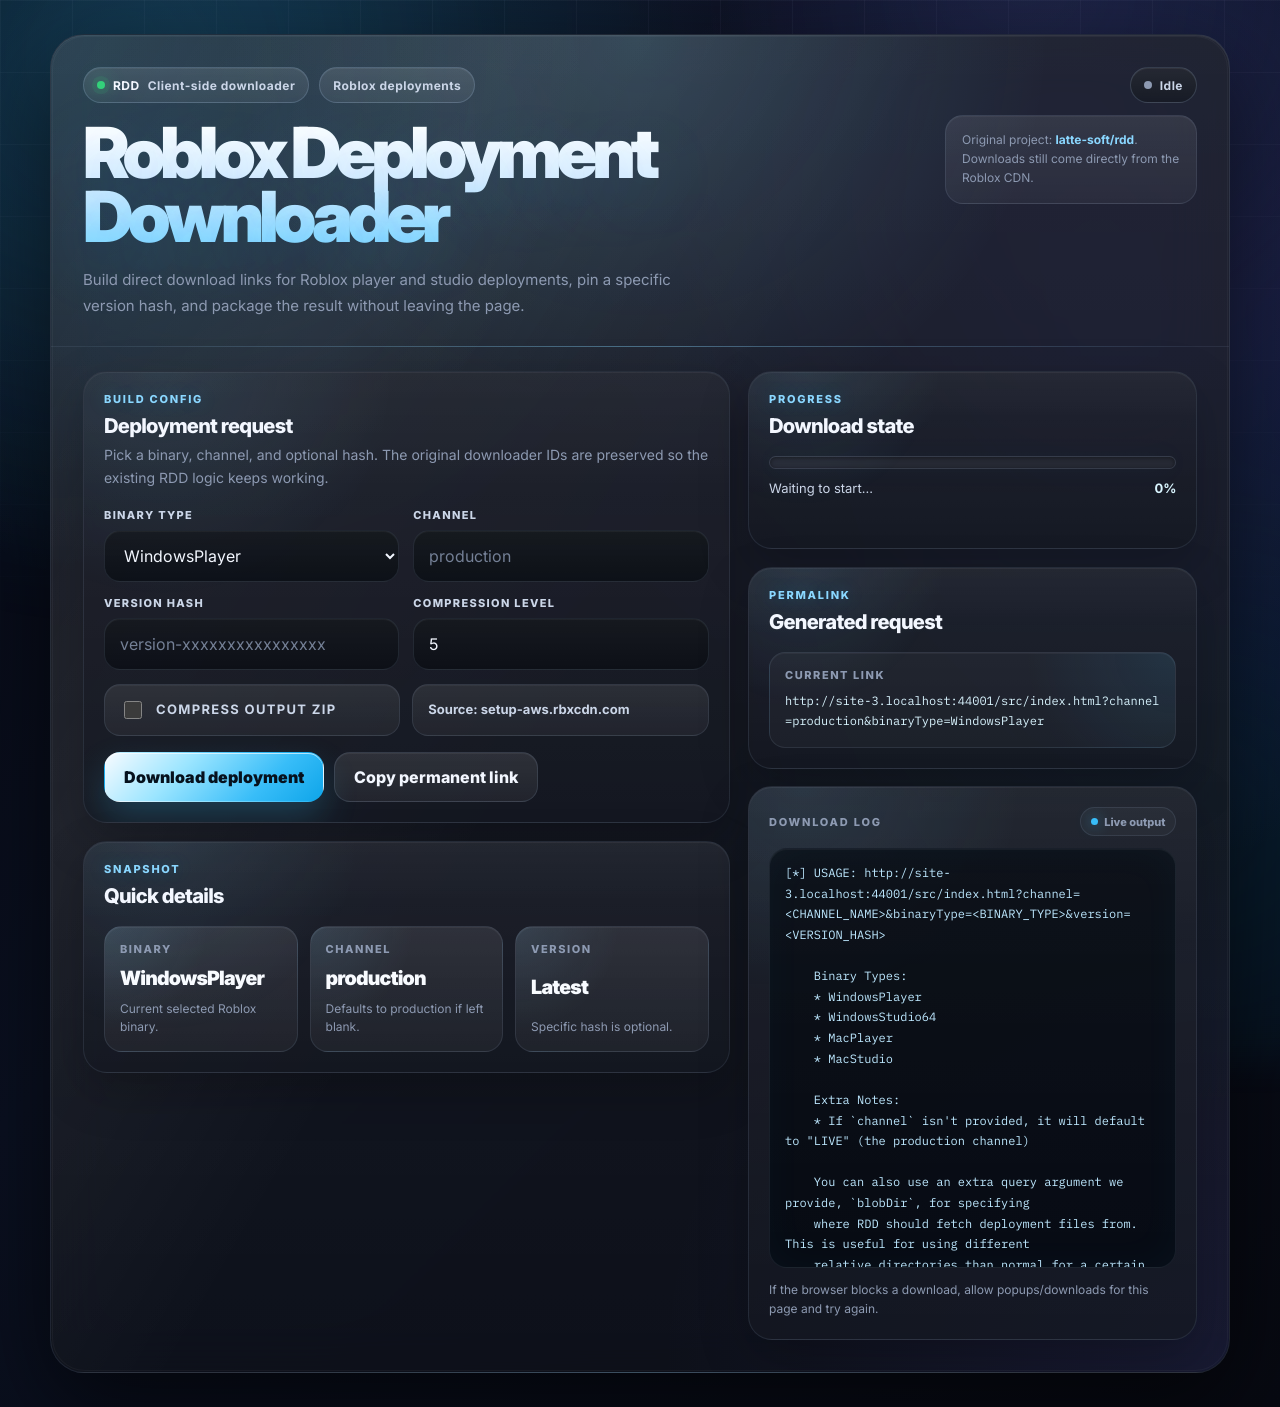
==== commit 7ffebd33: "Update index.html" ====
--- a/src/index.html
+++ b/src/index.html
@@ -6,37 +6,47 @@
     <link rel="icon" href="favicon.svg" />
     <meta name="viewport" content="width=device-width, initial-scale=1" />
     <style>
-      @import url("https://fonts.googleapis.com/css2?family=Inter:wght@400;500;600;700;800&family=IBM+Plex+Mono:wght@400;500;600&display=swap");
+      @import url("https://fonts.googleapis.com/css2?family=Inter:wght@400;500;600;700;800;900&family=IBM+Plex+Mono:wght@400;500;600&display=swap");
 
       :root {
         color-scheme: dark;
-        --bg: #0f0f14;
-        --bg-secondary: #16161e;
-        --bg-tertiary: #1e1e28;
-        --bg-quaternary: #2a2a35;
-        --surface: rgba(22, 22, 30, 0.88);
-        --surface-strong: rgba(18, 18, 26, 0.96);
-        --surface-soft: rgba(255, 255, 255, 0.03);
-        --border: rgba(255, 255, 255, 0.08);
-        --border-strong: rgba(255, 255, 255, 0.12);
-        --text: #ebebf5;
-        --text-secondary: #c8c8d2;
-        --text-tertiary: #a0a0aa;
-        --accent: #7dd3fc;
+        --bg: #070911;
+        --bg-secondary: #0d111c;
+        --bg-tertiary: #121827;
+        --bg-quaternary: #1b2335;
+        --surface: rgba(12, 16, 27, 0.76);
+        --surface-strong: rgba(8, 11, 19, 0.92);
+        --surface-soft: rgba(255, 255, 255, 0.045);
+        --border: rgba(185, 214, 255, 0.1);
+        --border-strong: rgba(185, 214, 255, 0.18);
+        --text: #f3f7ff;
+        --text-secondary: #cbd6e8;
+        --text-tertiary: #8d9ab2;
+        --accent: #8ad7ff;
         --accent-strong: #38bdf8;
-        --accent-soft: rgba(56, 189, 248, 0.14);
-        --success: #22c55e;
-        --danger: #ef4444;
-        --shadow: 0 28px 80px rgba(0, 0, 0, 0.42);
-        --radius-xl: 28px;
-        --radius-lg: 20px;
-        --radius-md: 16px;
-        --radius-sm: 12px;
+        --accent-soft: rgba(56, 189, 248, 0.16);
+        --success: #33d17a;
+        --danger: #ff5f73;
+        --warning: #fbbf24;
+        --shadow: 0 30px 90px rgba(0, 0, 0, 0.58);
+        --inner-shadow: inset 0 1px 0 rgba(255, 255, 255, 0.08);
+        --radius-xl: 34px;
+        --radius-lg: 24px;
+        --radius-md: 18px;
+        --radius-sm: 14px;
         --radius-pill: 999px;
+        --ease: cubic-bezier(0.22, 1, 0.36, 1);
+        --mx: 50%;
+        --my: 0%;
       }
 
       * {
         box-sizing: border-box;
+      }
+
+      *::selection {
+        background: rgba(56, 189, 248, 0.28);
+        color: var(--text);
       }
 
       html,
@@ -45,13 +55,21 @@
         min-height: 100%;
       }
 
+      html {
+        scroll-behavior: smooth;
+      }
+
       body {
         margin: 0;
         font-family: "Inter", system-ui, sans-serif;
-        background: var(--bg);
+        background:
+          radial-gradient(circle at 18% 8%, rgba(56, 189, 248, 0.2), transparent 30%),
+          radial-gradient(circle at 88% 24%, rgba(99, 102, 241, 0.2), transparent 34%),
+          linear-gradient(135deg, #060812 0%, #0a1020 42%, #070911 100%);
         color: var(--text);
         position: relative;
         overflow-x: hidden;
+        text-rendering: geometricPrecision;
       }
 
       body::before {
@@ -59,29 +77,40 @@
         position: fixed;
         inset: 0;
         background-image:
-          linear-gradient(to right, rgba(30, 30, 40, 0.85) 1px, transparent 1px),
-          linear-gradient(to bottom, rgba(30, 30, 40, 0.85) 1px, transparent 1px);
-        background-size: 160px 160px;
-        opacity: 0.85;
+          linear-gradient(to right, rgba(148, 163, 184, 0.08) 1px, transparent 1px),
+          linear-gradient(to bottom, rgba(148, 163, 184, 0.08) 1px, transparent 1px);
+        background-size: 72px 72px;
+        mask-image: linear-gradient(to bottom, rgba(0, 0, 0, 0.8), transparent 82%);
         pointer-events: none;
         z-index: -4;
+        animation: gridDrift 20s linear infinite;
       }
 
       body::after {
         content: "";
         position: fixed;
-        inset: 0;
-        background:
-          radial-gradient(circle at top, rgba(125, 211, 252, 0.12), transparent 38%),
-          linear-gradient(to bottom, rgba(15, 15, 20, 0), rgba(15, 15, 20, 0.92) 90%),
-          linear-gradient(to right, rgba(15, 15, 20, 0.82), transparent 16%, transparent 84%, rgba(15, 15, 20, 0.82));
+        inset: -18%;
+        background:
+          radial-gradient(circle at 20% 18%, rgba(56, 189, 248, 0.16), transparent 34%),
+          radial-gradient(circle at 72% 12%, rgba(129, 140, 248, 0.14), transparent 32%),
+          radial-gradient(circle at 82% 80%, rgba(14, 165, 233, 0.12), transparent 30%);
+        filter: blur(24px);
+        opacity: 0.9;
         pointer-events: none;
         z-index: -3;
+        animation: auroraMove 12s var(--ease) infinite alternate;
       }
 
       a {
         color: inherit;
         text-decoration: none;
+      }
+
+      a,
+      button,
+      select,
+      input {
+        -webkit-tap-highlight-color: transparent;
       }
 
       button,
@@ -95,20 +124,24 @@
         display: flex;
         align-items: center;
         justify-content: center;
-        padding: 28px 16px;
+        padding: 34px 18px;
+        perspective: 1200px;
       }
 
       .app-shell {
-        width: min(1120px, 100%);
+        width: min(1180px, 100%);
         border-radius: var(--radius-xl);
         border: 1px solid var(--border);
         background:
-          linear-gradient(180deg, rgba(255, 255, 255, 0.03), rgba(255, 255, 255, 0.01)),
-          rgba(10, 10, 15, 0.9);
-        box-shadow: var(--shadow);
+          radial-gradient(circle at var(--mx) var(--my), rgba(125, 211, 252, 0.18), transparent 28%),
+          linear-gradient(180deg, rgba(255, 255, 255, 0.09), rgba(255, 255, 255, 0.025)),
+          rgba(8, 11, 19, 0.78);
+        box-shadow: var(--shadow), var(--inner-shadow);
         overflow: hidden;
         position: relative;
-        backdrop-filter: blur(20px);
+        backdrop-filter: blur(26px) saturate(148%);
+        transform-origin: center;
+        animation: shellIn 0.8s var(--ease) both;
       }
 
       .app-shell::before {
@@ -116,31 +149,53 @@
         position: absolute;
         inset: 0;
         background:
-          radial-gradient(circle at top left, rgba(125, 211, 252, 0.1), transparent 28%),
-          radial-gradient(circle at bottom right, rgba(96, 165, 250, 0.08), transparent 28%);
+          linear-gradient(120deg, transparent 0%, rgba(255, 255, 255, 0.055) 24%, transparent 46%),
+          radial-gradient(circle at top left, rgba(125, 211, 252, 0.16), transparent 30%),
+          radial-gradient(circle at bottom right, rgba(99, 102, 241, 0.12), transparent 32%);
+        pointer-events: none;
+      }
+
+      .app-shell::after {
+        content: "";
+        position: absolute;
+        inset: 1px;
+        border-radius: calc(var(--radius-xl) - 1px);
+        border: 1px solid rgba(255, 255, 255, 0.04);
         pointer-events: none;
       }
 
       .hero {
         position: relative;
         z-index: 1;
-        padding: 28px 28px 22px;
-        border-bottom: 1px solid rgba(255, 255, 255, 0.05);
+        padding: 32px 32px 26px;
+        border-bottom: 1px solid rgba(185, 214, 255, 0.08);
         display: flex;
         align-items: flex-start;
         justify-content: space-between;
-        gap: 24px;
+        gap: 26px;
+      }
+
+      .hero::after {
+        content: "";
+        position: absolute;
+        left: 32px;
+        right: 32px;
+        bottom: -1px;
+        height: 1px;
+        background: linear-gradient(90deg, transparent, rgba(125, 211, 252, 0.65), transparent);
+        opacity: 0.55;
       }
 
       .hero-copy {
-        max-width: 680px;
+        max-width: 720px;
+        animation: fadeUp 0.72s var(--ease) 0.08s both;
       }
 
       .hero-badge-row {
         display: flex;
         flex-wrap: wrap;
         gap: 10px;
-        margin-bottom: 16px;
+        margin-bottom: 18px;
       }
 
       .hero-badge,
@@ -148,15 +203,28 @@
         display: inline-flex;
         align-items: center;
         gap: 8px;
-        min-height: 34px;
-        padding: 0 12px;
+        min-height: 36px;
+        padding: 0 13px;
         border-radius: var(--radius-pill);
         border: 1px solid var(--border-strong);
-        background: rgba(255, 255, 255, 0.035);
+        background:
+          linear-gradient(180deg, rgba(255, 255, 255, 0.085), rgba(255, 255, 255, 0.035)),
+          rgba(255, 255, 255, 0.025);
         color: var(--text-secondary);
         font-size: 12px;
-        font-weight: 600;
+        font-weight: 700;
         letter-spacing: 0.04em;
+        box-shadow: inset 0 1px 0 rgba(255, 255, 255, 0.06);
+      }
+
+      .hero-badge {
+        transition: transform 0.22s var(--ease), border-color 0.22s var(--ease), background 0.22s var(--ease);
+      }
+
+      .hero-badge:hover {
+        transform: translateY(-2px);
+        border-color: rgba(125, 211, 252, 0.28);
+        background: rgba(125, 211, 252, 0.06);
       }
 
       .hero-badge strong {
@@ -174,23 +242,30 @@
 
       .hero-badge__dot {
         background: var(--success);
-        box-shadow: 0 0 14px rgba(34, 197, 94, 0.65);
+        box-shadow: 0 0 0 5px rgba(51, 209, 122, 0.1), 0 0 18px rgba(51, 209, 122, 0.75);
+        animation: dotPulse 1.8s ease-in-out infinite;
       }
 
       h1 {
         margin: 0;
-        font-size: clamp(2.25rem, 4vw, 3.6rem);
-        line-height: 0.96;
-        letter-spacing: -0.05em;
-        font-weight: 800;
+        max-width: 760px;
+        font-size: clamp(2.45rem, 5.5vw, 4.75rem);
+        line-height: 0.91;
+        letter-spacing: -0.075em;
+        font-weight: 900;
+        background: linear-gradient(180deg, #ffffff 0%, #dceeff 46%, #83d7ff 100%);
+        -webkit-background-clip: text;
+        background-clip: text;
+        color: transparent;
+        text-shadow: 0 20px 70px rgba(56, 189, 248, 0.16);
       }
 
       .hero-copy p {
-        margin: 16px 0 0;
-        max-width: 60ch;
+        margin: 18px 0 0;
+        max-width: 64ch;
         color: var(--text-tertiary);
         font-size: 15px;
-        line-height: 1.7;
+        line-height: 1.75;
       }
 
       .hero-side {
@@ -198,50 +273,83 @@
         flex-direction: column;
         align-items: flex-end;
         gap: 12px;
-        min-width: 220px;
+        min-width: 232px;
+        animation: fadeUp 0.72s var(--ease) 0.16s both;
       }
 
       .status-pill {
-        background: rgba(255, 255, 255, 0.04);
+        background:
+          linear-gradient(180deg, rgba(255, 255, 255, 0.09), rgba(255, 255, 255, 0.035)),
+          rgba(8, 11, 19, 0.62);
+        transition: border-color 0.22s var(--ease), transform 0.22s var(--ease), background 0.22s var(--ease);
+      }
+
+      .status-pill:hover {
+        transform: translateY(-2px);
+      }
+
+      .status-pill[data-state="running"] {
+        border-color: rgba(56, 189, 248, 0.34);
+        background: rgba(56, 189, 248, 0.08);
       }
 
       .status-pill[data-state="running"] .status-dot {
         background: var(--accent-strong);
-        box-shadow: 0 0 14px rgba(56, 189, 248, 0.75);
+        box-shadow: 0 0 0 5px rgba(56, 189, 248, 0.12), 0 0 18px rgba(56, 189, 248, 0.82);
+        animation: dotPulse 1.2s ease-in-out infinite;
+      }
+
+      .status-pill[data-state="done"] {
+        border-color: rgba(51, 209, 122, 0.28);
+        background: rgba(51, 209, 122, 0.07);
       }
 
       .status-pill[data-state="done"] .status-dot {
         background: var(--success);
-        box-shadow: 0 0 14px rgba(34, 197, 94, 0.75);
+        box-shadow: 0 0 0 5px rgba(51, 209, 122, 0.11), 0 0 18px rgba(51, 209, 122, 0.8);
+      }
+
+      .status-pill[data-state="error"] {
+        border-color: rgba(255, 95, 115, 0.34);
+        background: rgba(255, 95, 115, 0.07);
       }
 
       .status-pill[data-state="error"] .status-dot {
         background: var(--danger);
-        box-shadow: 0 0 14px rgba(239, 68, 68, 0.75);
+        box-shadow: 0 0 0 5px rgba(255, 95, 115, 0.1), 0 0 18px rgba(255, 95, 115, 0.78);
       }
 
       .hero-note {
-        max-width: 240px;
-        padding: 14px 16px;
+        max-width: 252px;
+        padding: 15px 16px;
         border-radius: var(--radius-md);
-        border: 1px solid rgba(255, 255, 255, 0.08);
-        background: rgba(255, 255, 255, 0.025);
+        border: 1px solid rgba(185, 214, 255, 0.1);
+        background:
+          linear-gradient(180deg, rgba(255, 255, 255, 0.07), rgba(255, 255, 255, 0.025)),
+          rgba(255, 255, 255, 0.025);
         color: var(--text-tertiary);
         font-size: 12px;
-        line-height: 1.55;
+        line-height: 1.58;
+        box-shadow: inset 0 1px 0 rgba(255, 255, 255, 0.045);
       }
 
       .hero-note a {
         color: var(--accent);
+        font-weight: 700;
+        transition: color 0.18s ease;
+      }
+
+      .hero-note a:hover {
+        color: #c8f1ff;
       }
 
       .app-grid {
         position: relative;
         z-index: 1;
         display: grid;
-        grid-template-columns: minmax(0, 1.2fr) minmax(300px, 0.82fr);
+        grid-template-columns: minmax(0, 1.18fr) minmax(320px, 0.82fr);
         gap: 18px;
-        padding: 24px 28px 28px;
+        padding: 24px 32px 32px;
       }
 
       .stack {
@@ -254,19 +362,74 @@
         border-radius: var(--radius-lg);
         border: 1px solid var(--border);
         background:
-          linear-gradient(180deg, rgba(255, 255, 255, 0.02), rgba(255, 255, 255, 0.01)),
+          linear-gradient(180deg, rgba(255, 255, 255, 0.072), rgba(255, 255, 255, 0.026)),
           var(--surface);
-        padding: 18px;
+        padding: 20px;
         position: relative;
         overflow: hidden;
+        box-shadow:
+          0 18px 50px rgba(0, 0, 0, 0.22),
+          inset 0 1px 0 rgba(255, 255, 255, 0.055);
+        transition:
+          transform 0.28s var(--ease),
+          border-color 0.28s var(--ease),
+          background 0.28s var(--ease),
+          box-shadow 0.28s var(--ease);
+        animation: cardIn 0.66s var(--ease) both;
+      }
+
+      .stack:first-child .panel:nth-child(1) {
+        animation-delay: 0.18s;
+      }
+
+      .stack:first-child .panel:nth-child(2) {
+        animation-delay: 0.26s;
+      }
+
+      .stack:last-child .panel:nth-child(1) {
+        animation-delay: 0.22s;
+      }
+
+      .stack:last-child .panel:nth-child(2) {
+        animation-delay: 0.3s;
+      }
+
+      .stack:last-child .panel:nth-child(3) {
+        animation-delay: 0.38s;
       }
 
       .panel::before {
         content: "";
         position: absolute;
         inset: 0;
-        background: linear-gradient(180deg, rgba(255, 255, 255, 0.02), transparent 22%);
+        background:
+          radial-gradient(circle at 12% 0%, rgba(125, 211, 252, 0.12), transparent 32%),
+          linear-gradient(180deg, rgba(255, 255, 255, 0.036), transparent 34%);
+        opacity: 0.82;
         pointer-events: none;
+        transition: opacity 0.28s var(--ease);
+      }
+
+      .panel::after {
+        content: "";
+        position: absolute;
+        inset: 0;
+        background: linear-gradient(115deg, transparent 0%, rgba(255, 255, 255, 0.055) 40%, transparent 62%);
+        transform: translateX(-115%);
+        pointer-events: none;
+      }
+
+      .panel:hover {
+        transform: translateY(-4px);
+        border-color: rgba(125, 211, 252, 0.2);
+        box-shadow:
+          0 24px 64px rgba(0, 0, 0, 0.32),
+          0 0 42px rgba(56, 189, 248, 0.055),
+          inset 0 1px 0 rgba(255, 255, 255, 0.08);
+      }
+
+      .panel:hover::after {
+        animation: sheen 0.86s var(--ease);
       }
 
       .panel > * {
@@ -279,21 +442,22 @@
         align-items: flex-start;
         justify-content: space-between;
         gap: 16px;
-        margin-bottom: 16px;
+        margin-bottom: 18px;
       }
 
       .panel-title {
         display: flex;
         flex-direction: column;
-        gap: 6px;
+        gap: 7px;
       }
 
       .eyebrow {
         color: var(--accent);
         text-transform: uppercase;
-        letter-spacing: 0.14em;
+        letter-spacing: 0.16em;
         font-size: 11px;
-        font-weight: 700;
+        font-weight: 800;
+        text-shadow: 0 0 18px rgba(56, 189, 248, 0.28);
       }
 
       .panel h2,
@@ -302,15 +466,15 @@
       }
 
       .panel h2 {
-        font-size: 1.25rem;
-        font-weight: 700;
-        letter-spacing: -0.03em;
+        font-size: 1.27rem;
+        font-weight: 800;
+        letter-spacing: -0.035em;
       }
 
       .panel-subtitle {
         color: var(--text-tertiary);
         font-size: 14px;
-        line-height: 1.6;
+        line-height: 1.62;
       }
 
       form {
@@ -335,10 +499,10 @@
 
       label {
         color: var(--text-secondary);
-        font-size: 12px;
-        font-weight: 600;
+        font-size: 11px;
+        font-weight: 800;
         text-transform: uppercase;
-        letter-spacing: 0.1em;
+        letter-spacing: 0.12em;
       }
 
       .field small {
@@ -351,32 +515,47 @@
       input[type="number"] {
         width: 100%;
         min-width: 0;
-        min-height: 50px;
-        padding: 0 14px;
-        border-radius: 14px;
-        border: 1px solid rgba(255, 255, 255, 0.08);
-        background: rgba(15, 15, 20, 0.95);
+        min-height: 52px;
+        padding: 0 15px;
+        border-radius: 16px;
+        border: 1px solid rgba(185, 214, 255, 0.1);
+        background:
+          linear-gradient(180deg, rgba(255, 255, 255, 0.055), rgba(255, 255, 255, 0.018)),
+          rgba(5, 8, 15, 0.78);
         color: var(--text);
         outline: none;
-        transition: border-color 0.2s ease, background 0.2s ease, box-shadow 0.2s ease;
+        box-shadow: inset 0 1px 0 rgba(255, 255, 255, 0.045);
+        transition:
+          border-color 0.22s var(--ease),
+          background 0.22s var(--ease),
+          box-shadow 0.22s var(--ease),
+          transform 0.22s var(--ease);
+      }
+
+      select {
+        cursor: pointer;
       }
 
       select:hover,
       input[type="text"]:hover,
       input[type="number"]:hover {
-        border-color: rgba(255, 255, 255, 0.14);
+        border-color: rgba(185, 214, 255, 0.2);
+        transform: translateY(-1px);
       }
 
       select:focus,
       input[type="text"]:focus,
       input[type="number"]:focus {
-        border-color: rgba(125, 211, 252, 0.62);
-        box-shadow: 0 0 0 1px rgba(125, 211, 252, 0.15);
-        background: rgba(18, 18, 26, 0.98);
+        border-color: rgba(125, 211, 252, 0.68);
+        box-shadow:
+          0 0 0 4px rgba(56, 189, 248, 0.1),
+          0 0 30px rgba(56, 189, 248, 0.08),
+          inset 0 1px 0 rgba(255, 255, 255, 0.06);
+        background: rgba(9, 13, 23, 0.95);
       }
 
       input::placeholder {
-        color: #80808e;
+        color: #748096;
       }
 
       .toggle-grid {
@@ -388,18 +567,28 @@
       .toggle {
         display: flex;
         align-items: center;
-        gap: 10px;
-        min-height: 50px;
-        padding: 0 14px;
-        border-radius: 14px;
+        gap: 11px;
+        min-height: 52px;
+        padding: 0 15px;
+        border-radius: 16px;
         border: 1px solid var(--border);
-        background: rgba(255, 255, 255, 0.025);
+        background:
+          linear-gradient(180deg, rgba(255, 255, 255, 0.06), rgba(255, 255, 255, 0.02)),
+          rgba(255, 255, 255, 0.028);
         color: var(--text-secondary);
+        box-shadow: inset 0 1px 0 rgba(255, 255, 255, 0.045);
+        transition: transform 0.22s var(--ease), border-color 0.22s var(--ease), background 0.22s var(--ease);
+      }
+
+      .toggle:hover {
+        transform: translateY(-2px);
+        border-color: rgba(125, 211, 252, 0.2);
+        background: rgba(125, 211, 252, 0.055);
       }
 
       .toggle span {
         font-size: 13px;
-        font-weight: 600;
+        font-weight: 700;
       }
 
       input[type="checkbox"] {
@@ -407,6 +596,7 @@
         height: 18px;
         accent-color: var(--accent-strong);
         flex: none;
+        cursor: pointer;
       }
 
       .button-row {
@@ -419,47 +609,88 @@
       button {
         appearance: none;
         border: 1px solid transparent;
-        min-height: 48px;
-        padding: 0 18px;
-        border-radius: 14px;
+        min-height: 50px;
+        padding: 0 19px;
+        border-radius: 16px;
         cursor: pointer;
+        position: relative;
+        overflow: hidden;
         transition:
-          transform 0.16s ease,
-          border-color 0.16s ease,
-          background 0.16s ease,
-          box-shadow 0.16s ease,
-          color 0.16s ease;
+          transform 0.18s var(--ease),
+          border-color 0.18s var(--ease),
+          background 0.18s var(--ease),
+          box-shadow 0.18s var(--ease),
+          color 0.18s var(--ease),
+          filter 0.18s var(--ease);
+      }
+
+      button::before {
+        content: "";
+        position: absolute;
+        inset: 0;
+        background: linear-gradient(110deg, transparent 0%, rgba(255, 255, 255, 0.24) 48%, transparent 70%);
+        transform: translateX(-120%);
+        transition: transform 0.5s var(--ease);
       }
 
       button:hover {
-        transform: translateY(-1px);
+        transform: translateY(-2px);
+      }
+
+      button:hover::before {
+        transform: translateX(120%);
       }
 
       button:active {
-        transform: translateY(1px);
+        transform: translateY(1px) scale(0.99);
+      }
+
+      button:focus-visible {
+        outline: none;
+        box-shadow: 0 0 0 4px rgba(56, 189, 248, 0.18);
       }
 
       .btn-primary {
-        background: linear-gradient(135deg, #f5f7ff 0%, #7dd3fc 45%, #38bdf8 100%);
-        color: #0b0f15;
+        background: linear-gradient(135deg, #f8fbff 0%, #9be5ff 35%, #38bdf8 72%, #0ea5e9 100%);
+        color: #06111d;
+        font-weight: 900;
+        box-shadow:
+          0 16px 34px rgba(56, 189, 248, 0.22),
+          inset 0 1px 0 rgba(255, 255, 255, 0.62);
+      }
+
+      .btn-primary:hover {
+        box-shadow:
+          0 20px 42px rgba(56, 189, 248, 0.3),
+          0 0 42px rgba(56, 189, 248, 0.13),
+          inset 0 1px 0 rgba(255, 255, 255, 0.7);
+        filter: saturate(1.1);
+      }
+
+      .btn-ghost {
+        background:
+          linear-gradient(180deg, rgba(255, 255, 255, 0.075), rgba(255, 255, 255, 0.025)),
+          rgba(255, 255, 255, 0.03);
+        border-color: rgba(185, 214, 255, 0.12);
+        color: var(--text);
         font-weight: 800;
-        box-shadow: 0 14px 28px rgba(56, 189, 248, 0.18);
-      }
-
-      .btn-primary:hover {
-        box-shadow: 0 18px 34px rgba(56, 189, 248, 0.24);
-      }
-
-      .btn-ghost {
-        background: rgba(255, 255, 255, 0.035);
-        border-color: rgba(255, 255, 255, 0.08);
-        color: var(--text);
-        font-weight: 700;
+        box-shadow: inset 0 1px 0 rgba(255, 255, 255, 0.05);
       }
 
       .btn-ghost:hover {
-        background: rgba(255, 255, 255, 0.06);
-        border-color: rgba(255, 255, 255, 0.14);
+        background: rgba(125, 211, 252, 0.07);
+        border-color: rgba(125, 211, 252, 0.24);
+      }
+
+      .ripple {
+        position: absolute;
+        border-radius: 50%;
+        background: rgba(255, 255, 255, 0.44);
+        transform: translate(-50%, -50%) scale(0);
+        pointer-events: none;
+        width: 12px;
+        height: 12px;
+        animation: ripple 0.58s ease-out forwards;
       }
 
       .info-grid {
@@ -469,29 +700,44 @@
       }
 
       .info-card {
-        min-height: 116px;
+        min-height: 118px;
         border-radius: var(--radius-md);
         border: 1px solid var(--border);
-        background: rgba(255, 255, 255, 0.025);
-        padding: 14px;
+        background:
+          radial-gradient(circle at top left, rgba(125, 211, 252, 0.11), transparent 45%),
+          linear-gradient(180deg, rgba(255, 255, 255, 0.065), rgba(255, 255, 255, 0.022)),
+          rgba(255, 255, 255, 0.025);
+        padding: 15px;
         display: flex;
         flex-direction: column;
         justify-content: space-between;
         gap: 10px;
+        box-shadow: inset 0 1px 0 rgba(255, 255, 255, 0.05);
+        transition: transform 0.24s var(--ease), border-color 0.24s var(--ease), background 0.24s var(--ease);
+      }
+
+      .info-card:hover {
+        transform: translateY(-3px) scale(1.01);
+        border-color: rgba(125, 211, 252, 0.22);
+        background:
+          radial-gradient(circle at top left, rgba(125, 211, 252, 0.16), transparent 45%),
+          rgba(255, 255, 255, 0.045);
       }
 
       .info-card__label {
         color: var(--text-tertiary);
         font-size: 11px;
         text-transform: uppercase;
-        letter-spacing: 0.12em;
-        font-weight: 700;
+        letter-spacing: 0.14em;
+        font-weight: 800;
       }
 
       .info-card__value {
-        font-size: 1.2rem;
-        font-weight: 800;
-        letter-spacing: -0.03em;
+        font-size: 1.23rem;
+        font-weight: 900;
+        letter-spacing: -0.04em;
+        color: #f8fbff;
+        word-break: break-word;
       }
 
       .info-card__meta {
@@ -508,19 +754,37 @@
 
       .progress-track {
         width: 100%;
-        height: 12px;
+        height: 13px;
         border-radius: var(--radius-pill);
-        background: rgba(255, 255, 255, 0.05);
-        border: 1px solid rgba(255, 255, 255, 0.06);
+        background: rgba(255, 255, 255, 0.055);
+        border: 1px solid rgba(185, 214, 255, 0.1);
         overflow: hidden;
+        box-shadow:
+          inset 0 1px 4px rgba(0, 0, 0, 0.42),
+          0 0 28px rgba(56, 189, 248, 0.04);
       }
 
       .progress-bar {
         width: 0%;
         height: 100%;
         border-radius: inherit;
-        background: linear-gradient(90deg, #7dd3fc, #38bdf8, #0ea5e9);
-        transition: width 0.28s ease;
+        background:
+          linear-gradient(90deg, #a7efff, #38bdf8, #2563eb, #38bdf8),
+          linear-gradient(90deg, transparent, rgba(255, 255, 255, 0.75), transparent);
+        background-size: 180% 100%, 100% 100%;
+        box-shadow: 0 0 22px rgba(56, 189, 248, 0.42);
+        transition: width 0.34s var(--ease);
+        position: relative;
+        animation: progressFlow 1.8s linear infinite;
+      }
+
+      .progress-bar::after {
+        content: "";
+        position: absolute;
+        inset: 0;
+        background: linear-gradient(110deg, transparent 0%, rgba(255, 255, 255, 0.55) 42%, transparent 70%);
+        transform: translateX(-110%);
+        animation: progressShine 1.35s ease-in-out infinite;
       }
 
       .progress-meta {
@@ -532,44 +796,51 @@
         font-size: 13px;
       }
 
+      #progressPercent {
+        color: #d9f5ff;
+      }
+
       .toast {
         min-height: 19px;
         color: var(--accent);
         font-size: 12px;
         opacity: 0;
-        transform: translateY(4px);
-        transition: opacity 0.2s ease, transform 0.2s ease;
+        transform: translateY(6px) scale(0.98);
+        transition: opacity 0.22s var(--ease), transform 0.22s var(--ease);
       }
 
       .toast.show {
         opacity: 1;
-        transform: translateY(0);
+        transform: translateY(0) scale(1);
       }
 
       .permalink-box {
-        padding: 14px;
-        border-radius: 14px;
+        padding: 15px;
+        border-radius: 16px;
         border: 1px solid var(--border);
-        background: rgba(255, 255, 255, 0.025);
+        background:
+          radial-gradient(circle at top right, rgba(56, 189, 248, 0.1), transparent 36%),
+          rgba(255, 255, 255, 0.032);
         display: flex;
         flex-direction: column;
         gap: 10px;
+        box-shadow: inset 0 1px 0 rgba(255, 255, 255, 0.045);
       }
 
       .permalink-box__label {
         color: var(--text-tertiary);
         font-size: 11px;
         text-transform: uppercase;
-        letter-spacing: 0.12em;
-        font-weight: 700;
+        letter-spacing: 0.14em;
+        font-weight: 800;
       }
 
       .permalink-box code {
         display: block;
         font-family: "IBM Plex Mono", ui-monospace, monospace;
         font-size: 12px;
-        line-height: 1.6;
-        color: #d8f3ff;
+        line-height: 1.65;
+        color: #d9f5ff;
         word-break: break-all;
         white-space: pre-wrap;
       }
@@ -590,23 +861,32 @@
       .log-header span:first-child {
         font-size: 11px;
         text-transform: uppercase;
-        letter-spacing: 0.14em;
+        letter-spacing: 0.16em;
         color: var(--text-tertiary);
-        font-weight: 700;
+        font-weight: 800;
       }
 
       .log-chip {
         display: inline-flex;
         align-items: center;
         gap: 6px;
-        min-height: 28px;
+        min-height: 29px;
         padding: 0 10px;
         border-radius: var(--radius-pill);
-        border: 1px solid rgba(255, 255, 255, 0.08);
-        background: rgba(255, 255, 255, 0.025);
+        border: 1px solid rgba(185, 214, 255, 0.1);
+        background: rgba(255, 255, 255, 0.034);
         color: var(--text-tertiary);
         font-size: 11px;
-        font-weight: 700;
+        font-weight: 800;
+      }
+
+      .log-chip::before {
+        content: "";
+        width: 7px;
+        height: 7px;
+        border-radius: 50%;
+        background: var(--accent-strong);
+        box-shadow: 0 0 14px rgba(56, 189, 248, 0.7);
       }
 
       #consoleText {
@@ -614,21 +894,44 @@
         min-height: 320px;
         max-height: 420px;
         overflow: auto;
-        padding: 14px;
-        border-radius: 16px;
-        border: 1px solid rgba(255, 255, 255, 0.06);
-        background: rgba(12, 12, 18, 0.96);
-        color: #b7dfff;
+        padding: 15px;
+        border-radius: 18px;
+        border: 1px solid rgba(185, 214, 255, 0.09);
+        background:
+          linear-gradient(180deg, rgba(255, 255, 255, 0.035), rgba(255, 255, 255, 0.012)),
+          rgba(3, 7, 15, 0.88);
+        color: #bde8ff;
         font-family: "IBM Plex Mono", ui-monospace, monospace;
         font-size: 12px;
-        line-height: 1.68;
+        line-height: 1.72;
         white-space: pre-wrap;
+        box-shadow:
+          inset 0 1px 0 rgba(255, 255, 255, 0.045),
+          inset 0 0 40px rgba(56, 189, 248, 0.035);
+        scrollbar-color: rgba(125, 211, 252, 0.42) rgba(255, 255, 255, 0.035);
+        scrollbar-width: thin;
+      }
+
+      #consoleText::-webkit-scrollbar {
+        width: 10px;
+        height: 10px;
+      }
+
+      #consoleText::-webkit-scrollbar-track {
+        background: rgba(255, 255, 255, 0.035);
+        border-radius: 999px;
+      }
+
+      #consoleText::-webkit-scrollbar-thumb {
+        background: rgba(125, 211, 252, 0.34);
+        border: 2px solid rgba(3, 7, 15, 0.88);
+        border-radius: 999px;
       }
 
       .footer-note {
         color: var(--text-tertiary);
         font-size: 12px;
-        line-height: 1.6;
+        line-height: 1.62;
       }
 
       noscript {
@@ -637,7 +940,7 @@
         display: flex;
         align-items: center;
         justify-content: center;
-        background: rgba(15, 15, 20, 0.96);
+        background: rgba(7, 9, 17, 0.96);
         z-index: 9999;
       }
 
@@ -646,8 +949,8 @@
         margin: 0;
         padding: 18px 20px;
         border-radius: 18px;
-        border: 1px solid rgba(239, 68, 68, 0.35);
-        background: #12121a;
+        border: 1px solid rgba(255, 95, 115, 0.36);
+        background: #0c101b;
         color: #fecaca;
         font-size: 13px;
         line-height: 1.6;
@@ -660,6 +963,102 @@
         pointer-events: none;
       }
 
+      @keyframes shellIn {
+        from {
+          opacity: 0;
+          transform: translateY(18px) scale(0.985) rotateX(2deg);
+        }
+        to {
+          opacity: 1;
+          transform: translateY(0) scale(1) rotateX(0);
+        }
+      }
+
+      @keyframes fadeUp {
+        from {
+          opacity: 0;
+          transform: translateY(14px);
+        }
+        to {
+          opacity: 1;
+          transform: translateY(0);
+        }
+      }
+
+      @keyframes cardIn {
+        from {
+          opacity: 0;
+          transform: translateY(18px) scale(0.985);
+        }
+        to {
+          opacity: 1;
+          transform: translateY(0) scale(1);
+        }
+      }
+
+      @keyframes gridDrift {
+        from {
+          background-position: 0 0, 0 0;
+        }
+        to {
+          background-position: 72px 72px, 72px 72px;
+        }
+      }
+
+      @keyframes auroraMove {
+        from {
+          transform: translate3d(-1.5%, -1%, 0) scale(1);
+        }
+        to {
+          transform: translate3d(1.5%, 1%, 0) scale(1.035);
+        }
+      }
+
+      @keyframes dotPulse {
+        0%,
+        100% {
+          transform: scale(1);
+        }
+        50% {
+          transform: scale(1.35);
+        }
+      }
+
+      @keyframes sheen {
+        from {
+          transform: translateX(-115%);
+        }
+        to {
+          transform: translateX(115%);
+        }
+      }
+
+      @keyframes progressFlow {
+        from {
+          background-position: 0% 0, 0 0;
+        }
+        to {
+          background-position: 180% 0, 0 0;
+        }
+      }
+
+      @keyframes progressShine {
+        0% {
+          transform: translateX(-110%);
+        }
+        52%,
+        100% {
+          transform: translateX(110%);
+        }
+      }
+
+      @keyframes ripple {
+        to {
+          opacity: 0;
+          transform: translate(-50%, -50%) scale(18);
+        }
+      }
+
       @media (max-width: 980px) {
         .app-grid {
           grid-template-columns: minmax(0, 1fr);
@@ -694,8 +1093,13 @@
         }
 
         .hero {
-          padding-top: 22px;
-          padding-bottom: 18px;
+          padding-top: 24px;
+          padding-bottom: 20px;
+        }
+
+        .hero::after {
+          left: 16px;
+          right: 16px;
         }
 
         .app-grid {
@@ -720,6 +1124,28 @@
         #consoleText {
           min-height: 240px;
           max-height: 320px;
+        }
+
+        h1 {
+          font-size: clamp(2.15rem, 13vw, 3.3rem);
+        }
+      }
+
+      @media (prefers-reduced-motion: reduce) {
+        *,
+        *::before,
+        *::after {
+          animation-duration: 0.001ms !important;
+          animation-iteration-count: 1 !important;
+          scroll-behavior: auto !important;
+          transition-duration: 0.001ms !important;
+        }
+
+        .app-shell,
+        .hero-copy,
+        .hero-side,
+        .panel {
+          transform: none !important;
         }
       }
     </style>
@@ -956,6 +1382,44 @@
 
         if (!statusPill || !progressBar) return;
 
+        document.body.classList.add("ui-ready");
+
+        var shell = document.querySelector(".app-shell");
+        var reduceMotion =
+          window.matchMedia &&
+          window.matchMedia("(prefers-reduced-motion: reduce)").matches;
+
+        if (shell && !reduceMotion) {
+          shell.addEventListener("pointermove", function (ev) {
+            var box = shell.getBoundingClientRect();
+            var x = ((ev.clientX - box.left) / box.width) * 100;
+            var y = ((ev.clientY - box.top) / box.height) * 100;
+            shell.style.setProperty("--mx", x.toFixed(2) + "%");
+            shell.style.setProperty("--my", y.toFixed(2) + "%");
+          });
+        }
+
+        if (!reduceMotion) {
+          Array.prototype.forEach.call(document.querySelectorAll("button"), function (btn) {
+            btn.addEventListener("pointerdown", function (ev) {
+              var old = btn.querySelector(".ripple");
+              if (old) old.remove();
+
+              var dot = document.createElement("span");
+              var box = btn.getBoundingClientRect();
+
+              dot.className = "ripple";
+              dot.style.left = ev.clientX - box.left + "px";
+              dot.style.top = ev.clientY - box.top + "px";
+
+              btn.appendChild(dot);
+              window.setTimeout(function () {
+                dot.remove();
+              }, 650);
+            });
+          });
+        }
+
         var progressValue = 0;
         var progressTimer = null;
         var progressRunning = false;
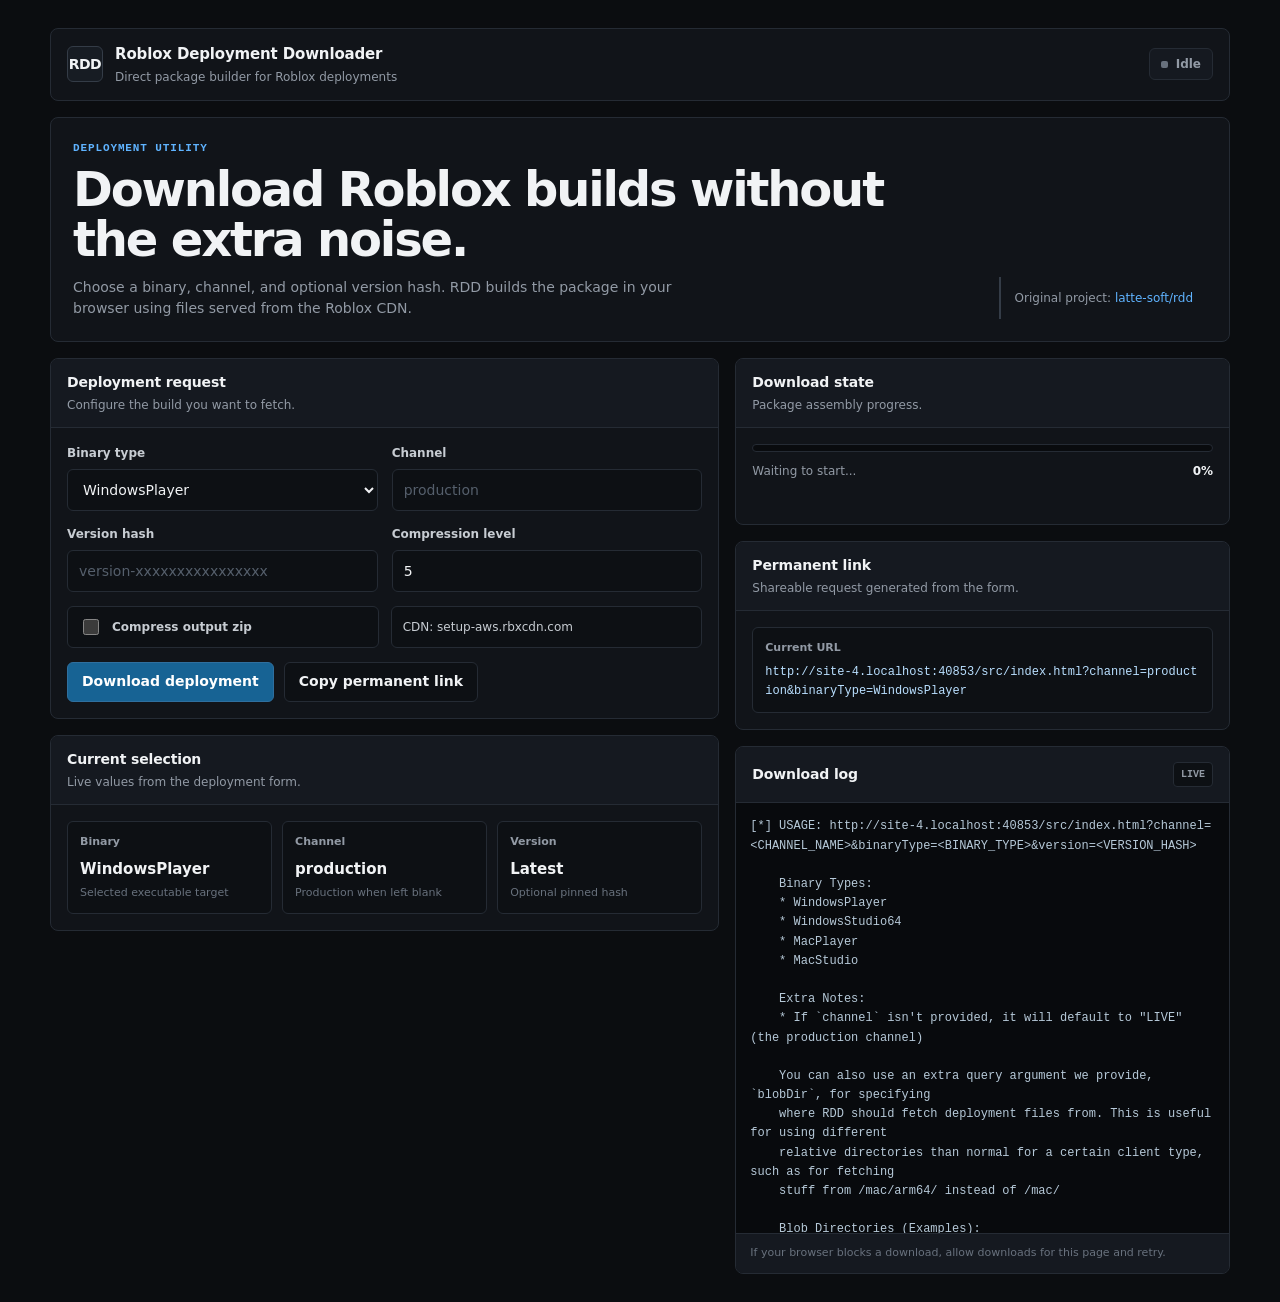
==== commit 804a954a: "u slop freaks" ====
--- a/src/index.html
+++ b/src/index.html
@@ -6,47 +6,29 @@
     <link rel="icon" href="favicon.svg" />
     <meta name="viewport" content="width=device-width, initial-scale=1" />
     <style>
-      @import url("https://fonts.googleapis.com/css2?family=Inter:wght@400;500;600;700;800;900&family=IBM+Plex+Mono:wght@400;500;600&display=swap");
-
       :root {
         color-scheme: dark;
-        --bg: #070911;
-        --bg-secondary: #0d111c;
-        --bg-tertiary: #121827;
-        --bg-quaternary: #1b2335;
-        --surface: rgba(12, 16, 27, 0.76);
-        --surface-strong: rgba(8, 11, 19, 0.92);
-        --surface-soft: rgba(255, 255, 255, 0.045);
-        --border: rgba(185, 214, 255, 0.1);
-        --border-strong: rgba(185, 214, 255, 0.18);
-        --text: #f3f7ff;
-        --text-secondary: #cbd6e8;
-        --text-tertiary: #8d9ab2;
-        --accent: #8ad7ff;
-        --accent-strong: #38bdf8;
-        --accent-soft: rgba(56, 189, 248, 0.16);
-        --success: #33d17a;
-        --danger: #ff5f73;
-        --warning: #fbbf24;
-        --shadow: 0 30px 90px rgba(0, 0, 0, 0.58);
-        --inner-shadow: inset 0 1px 0 rgba(255, 255, 255, 0.08);
-        --radius-xl: 34px;
-        --radius-lg: 24px;
-        --radius-md: 18px;
-        --radius-sm: 14px;
-        --radius-pill: 999px;
-        --ease: cubic-bezier(0.22, 1, 0.36, 1);
-        --mx: 50%;
-        --my: 0%;
+        --bg: #0b0d10;
+        --panel: #111419;
+        --panel-2: #151920;
+        --panel-3: #0d1014;
+        --border: #252b34;
+        --border-strong: #343c47;
+        --text: #f1f3f5;
+        --muted: #929aa5;
+        --muted-2: #68717d;
+        --accent: #5fb3ff;
+        --accent-hover: #79c0ff;
+        --success: #48c774;
+        --danger: #f56c7a;
+        --warning: #d8a84e;
+        --radius: 8px;
+        --radius-sm: 6px;
+        --radius-xs: 4px;
       }
 
       * {
         box-sizing: border-box;
-      }
-
-      *::selection {
-        background: rgba(56, 189, 248, 0.28);
-        color: var(--text);
       }
 
       html,
@@ -56,61 +38,23 @@
       }
 
       html {
-        scroll-behavior: smooth;
+        background: var(--bg);
       }
 
       body {
         margin: 0;
-        font-family: "Inter", system-ui, sans-serif;
-        background:
-          radial-gradient(circle at 18% 8%, rgba(56, 189, 248, 0.2), transparent 30%),
-          radial-gradient(circle at 88% 24%, rgba(99, 102, 241, 0.2), transparent 34%),
-          linear-gradient(135deg, #060812 0%, #0a1020 42%, #070911 100%);
         color: var(--text);
-        position: relative;
-        overflow-x: hidden;
-        text-rendering: geometricPrecision;
-      }
-
-      body::before {
-        content: "";
-        position: fixed;
-        inset: 0;
-        background-image:
-          linear-gradient(to right, rgba(148, 163, 184, 0.08) 1px, transparent 1px),
-          linear-gradient(to bottom, rgba(148, 163, 184, 0.08) 1px, transparent 1px);
-        background-size: 72px 72px;
-        mask-image: linear-gradient(to bottom, rgba(0, 0, 0, 0.8), transparent 82%);
-        pointer-events: none;
-        z-index: -4;
-        animation: gridDrift 20s linear infinite;
-      }
-
-      body::after {
-        content: "";
-        position: fixed;
-        inset: -18%;
-        background:
-          radial-gradient(circle at 20% 18%, rgba(56, 189, 248, 0.16), transparent 34%),
-          radial-gradient(circle at 72% 12%, rgba(129, 140, 248, 0.14), transparent 32%),
-          radial-gradient(circle at 82% 80%, rgba(14, 165, 233, 0.12), transparent 30%);
-        filter: blur(24px);
-        opacity: 0.9;
-        pointer-events: none;
-        z-index: -3;
-        animation: auroraMove 12s var(--ease) infinite alternate;
-      }
-
-      a {
-        color: inherit;
-        text-decoration: none;
-      }
-
-      a,
-      button,
-      select,
-      input {
-        -webkit-tap-highlight-color: transparent;
+        background: var(--bg);
+        font-family:
+          Inter,
+          ui-sans-serif,
+          system-ui,
+          -apple-system,
+          BlinkMacSystemFont,
+          "Segoe UI",
+          sans-serif;
+        font-size: 14px;
+        line-height: 1.5;
       }
 
       button,
@@ -119,366 +63,230 @@
         font: inherit;
       }
 
+      button,
+      input,
+      select,
+      a {
+        -webkit-tap-highlight-color: transparent;
+      }
+
+      a {
+        color: var(--accent);
+        text-decoration: none;
+      }
+
+      a:hover {
+        text-decoration: underline;
+      }
+
       .page {
-        min-height: 100vh;
+        width: 100%;
+        padding: 28px;
+      }
+
+      .app-shell {
+        width: min(1180px, 100%);
+        margin: 0 auto;
+      }
+
+      .topbar {
         display: flex;
         align-items: center;
-        justify-content: center;
-        padding: 34px 18px;
-        perspective: 1200px;
-      }
-
-      .app-shell {
-        width: min(1180px, 100%);
-        border-radius: var(--radius-xl);
+        justify-content: space-between;
+        gap: 20px;
+        min-height: 64px;
+        margin-bottom: 16px;
+        padding: 14px 16px;
         border: 1px solid var(--border);
-        background:
-          radial-gradient(circle at var(--mx) var(--my), rgba(125, 211, 252, 0.18), transparent 28%),
-          linear-gradient(180deg, rgba(255, 255, 255, 0.09), rgba(255, 255, 255, 0.025)),
-          rgba(8, 11, 19, 0.78);
-        box-shadow: var(--shadow), var(--inner-shadow);
-        overflow: hidden;
-        position: relative;
-        backdrop-filter: blur(26px) saturate(148%);
-        transform-origin: center;
-        animation: shellIn 0.8s var(--ease) both;
-      }
-
-      .app-shell::before {
-        content: "";
-        position: absolute;
-        inset: 0;
-        background:
-          linear-gradient(120deg, transparent 0%, rgba(255, 255, 255, 0.055) 24%, transparent 46%),
-          radial-gradient(circle at top left, rgba(125, 211, 252, 0.16), transparent 30%),
-          radial-gradient(circle at bottom right, rgba(99, 102, 241, 0.12), transparent 32%);
-        pointer-events: none;
-      }
-
-      .app-shell::after {
-        content: "";
-        position: absolute;
-        inset: 1px;
-        border-radius: calc(var(--radius-xl) - 1px);
-        border: 1px solid rgba(255, 255, 255, 0.04);
-        pointer-events: none;
-      }
-
-      .hero {
-        position: relative;
-        z-index: 1;
-        padding: 32px 32px 26px;
-        border-bottom: 1px solid rgba(185, 214, 255, 0.08);
+        border-radius: var(--radius);
+        background: var(--panel);
+      }
+
+      .brand {
         display: flex;
-        align-items: flex-start;
-        justify-content: space-between;
-        gap: 26px;
-      }
-
-      .hero::after {
-        content: "";
-        position: absolute;
-        left: 32px;
-        right: 32px;
-        bottom: -1px;
-        height: 1px;
-        background: linear-gradient(90deg, transparent, rgba(125, 211, 252, 0.65), transparent);
-        opacity: 0.55;
-      }
-
-      .hero-copy {
-        max-width: 720px;
-        animation: fadeUp 0.72s var(--ease) 0.08s both;
-      }
-
-      .hero-badge-row {
-        display: flex;
-        flex-wrap: wrap;
-        gap: 10px;
-        margin-bottom: 18px;
-      }
-
-      .hero-badge,
+        align-items: center;
+        gap: 12px;
+        min-width: 0;
+      }
+
+      .brand-mark {
+        display: grid;
+        place-items: center;
+        width: 36px;
+        height: 36px;
+        flex: none;
+        border: 1px solid var(--border-strong);
+        border-radius: var(--radius-sm);
+        background: #171c23;
+        color: var(--text);
+        font-weight: 800;
+        letter-spacing: -0.04em;
+      }
+
+      .brand-copy {
+        min-width: 0;
+      }
+
+      .brand-title {
+        margin: 0;
+        font-size: 15px;
+        font-weight: 700;
+        letter-spacing: -0.01em;
+      }
+
+      .brand-subtitle {
+        margin-top: 2px;
+        color: var(--muted);
+        font-size: 12px;
+      }
+
       .status-pill {
         display: inline-flex;
         align-items: center;
         gap: 8px;
-        min-height: 36px;
-        padding: 0 13px;
-        border-radius: var(--radius-pill);
-        border: 1px solid var(--border-strong);
-        background:
-          linear-gradient(180deg, rgba(255, 255, 255, 0.085), rgba(255, 255, 255, 0.035)),
-          rgba(255, 255, 255, 0.025);
-        color: var(--text-secondary);
+        min-height: 32px;
+        padding: 0 11px;
+        flex: none;
+        border: 1px solid var(--border);
+        border-radius: var(--radius-sm);
+        background: var(--panel-2);
+        color: var(--muted);
         font-size: 12px;
         font-weight: 700;
-        letter-spacing: 0.04em;
-        box-shadow: inset 0 1px 0 rgba(255, 255, 255, 0.06);
-      }
-
-      .hero-badge {
-        transition: transform 0.22s var(--ease), border-color 0.22s var(--ease), background 0.22s var(--ease);
-      }
-
-      .hero-badge:hover {
-        transform: translateY(-2px);
-        border-color: rgba(125, 211, 252, 0.28);
-        background: rgba(125, 211, 252, 0.06);
-      }
-
-      .hero-badge strong {
-        color: var(--text);
-      }
-
-      .hero-badge__dot,
+      }
+
       .status-dot {
-        width: 8px;
-        height: 8px;
-        border-radius: 50%;
-        background: var(--text-tertiary);
-        flex: none;
-      }
-
-      .hero-badge__dot {
+        width: 7px;
+        height: 7px;
+        border-radius: 2px;
+        background: var(--muted-2);
+      }
+
+      .status-pill[data-state="running"] {
+        border-color: #315f86;
+        color: #aad6ff;
+      }
+
+      .status-pill[data-state="running"] .status-dot {
+        background: var(--accent);
+      }
+
+      .status-pill[data-state="done"] {
+        border-color: #2f6d49;
+        color: #a6e6bd;
+      }
+
+      .status-pill[data-state="done"] .status-dot {
         background: var(--success);
-        box-shadow: 0 0 0 5px rgba(51, 209, 122, 0.1), 0 0 18px rgba(51, 209, 122, 0.75);
-        animation: dotPulse 1.8s ease-in-out infinite;
+      }
+
+      .status-pill[data-state="error"] {
+        border-color: #7f3d48;
+        color: #ffb4bd;
+      }
+
+      .status-pill[data-state="error"] .status-dot {
+        background: var(--danger);
+      }
+
+      .intro {
+        display: grid;
+        grid-template-columns: minmax(0, 1fr) auto;
+        align-items: end;
+        gap: 24px;
+        margin-bottom: 16px;
+        padding: 22px;
+        border: 1px solid var(--border);
+        border-radius: var(--radius);
+        background: var(--panel);
+      }
+
+      .intro-copy {
+        min-width: 0;
+      }
+
+      .kicker {
+        margin-bottom: 8px;
+        color: var(--accent);
+        font-family: ui-monospace, SFMono-Regular, Menlo, Monaco, Consolas, monospace;
+        font-size: 11px;
+        font-weight: 700;
+        letter-spacing: 0.08em;
+        text-transform: uppercase;
       }
 
       h1 {
         margin: 0;
-        max-width: 760px;
-        font-size: clamp(2.45rem, 5.5vw, 4.75rem);
-        line-height: 0.91;
-        letter-spacing: -0.075em;
-        font-weight: 900;
-        background: linear-gradient(180deg, #ffffff 0%, #dceeff 46%, #83d7ff 100%);
-        -webkit-background-clip: text;
-        background-clip: text;
-        color: transparent;
-        text-shadow: 0 20px 70px rgba(56, 189, 248, 0.16);
-      }
-
-      .hero-copy p {
-        margin: 18px 0 0;
-        max-width: 64ch;
-        color: var(--text-tertiary);
-        font-size: 15px;
-        line-height: 1.75;
-      }
-
-      .hero-side {
-        display: flex;
-        flex-direction: column;
-        align-items: flex-end;
-        gap: 12px;
-        min-width: 232px;
-        animation: fadeUp 0.72s var(--ease) 0.16s both;
-      }
-
-      .status-pill {
-        background:
-          linear-gradient(180deg, rgba(255, 255, 255, 0.09), rgba(255, 255, 255, 0.035)),
-          rgba(8, 11, 19, 0.62);
-        transition: border-color 0.22s var(--ease), transform 0.22s var(--ease), background 0.22s var(--ease);
-      }
-
-      .status-pill:hover {
-        transform: translateY(-2px);
-      }
-
-      .status-pill[data-state="running"] {
-        border-color: rgba(56, 189, 248, 0.34);
-        background: rgba(56, 189, 248, 0.08);
-      }
-
-      .status-pill[data-state="running"] .status-dot {
-        background: var(--accent-strong);
-        box-shadow: 0 0 0 5px rgba(56, 189, 248, 0.12), 0 0 18px rgba(56, 189, 248, 0.82);
-        animation: dotPulse 1.2s ease-in-out infinite;
-      }
-
-      .status-pill[data-state="done"] {
-        border-color: rgba(51, 209, 122, 0.28);
-        background: rgba(51, 209, 122, 0.07);
-      }
-
-      .status-pill[data-state="done"] .status-dot {
-        background: var(--success);
-        box-shadow: 0 0 0 5px rgba(51, 209, 122, 0.11), 0 0 18px rgba(51, 209, 122, 0.8);
-      }
-
-      .status-pill[data-state="error"] {
-        border-color: rgba(255, 95, 115, 0.34);
-        background: rgba(255, 95, 115, 0.07);
-      }
-
-      .status-pill[data-state="error"] .status-dot {
-        background: var(--danger);
-        box-shadow: 0 0 0 5px rgba(255, 95, 115, 0.1), 0 0 18px rgba(255, 95, 115, 0.78);
-      }
-
-      .hero-note {
-        max-width: 252px;
-        padding: 15px 16px;
-        border-radius: var(--radius-md);
-        border: 1px solid rgba(185, 214, 255, 0.1);
-        background:
-          linear-gradient(180deg, rgba(255, 255, 255, 0.07), rgba(255, 255, 255, 0.025)),
-          rgba(255, 255, 255, 0.025);
-        color: var(--text-tertiary);
+        font-size: clamp(1.8rem, 4vw, 3rem);
+        line-height: 1.05;
+        letter-spacing: -0.045em;
+        font-weight: 800;
+      }
+
+      .intro p {
+        max-width: 70ch;
+        margin: 12px 0 0;
+        color: var(--muted);
+      }
+
+      .project-note {
+        max-width: 300px;
+        padding: 12px 14px;
+        border-left: 2px solid var(--border-strong);
+        color: var(--muted);
         font-size: 12px;
-        line-height: 1.58;
-        box-shadow: inset 0 1px 0 rgba(255, 255, 255, 0.045);
-      }
-
-      .hero-note a {
-        color: var(--accent);
-        font-weight: 700;
-        transition: color 0.18s ease;
-      }
-
-      .hero-note a:hover {
-        color: #c8f1ff;
       }
 
       .app-grid {
-        position: relative;
-        z-index: 1;
         display: grid;
-        grid-template-columns: minmax(0, 1.18fr) minmax(320px, 0.82fr);
-        gap: 18px;
-        padding: 24px 32px 32px;
+        grid-template-columns: minmax(0, 1.15fr) minmax(330px, 0.85fr);
+        gap: 16px;
       }
 
       .stack {
         display: flex;
         flex-direction: column;
-        gap: 18px;
+        gap: 16px;
+        min-width: 0;
       }
 
       .panel {
-        border-radius: var(--radius-lg);
         border: 1px solid var(--border);
-        background:
-          linear-gradient(180deg, rgba(255, 255, 255, 0.072), rgba(255, 255, 255, 0.026)),
-          var(--surface);
-        padding: 20px;
-        position: relative;
+        border-radius: var(--radius);
+        background: var(--panel);
         overflow: hidden;
-        box-shadow:
-          0 18px 50px rgba(0, 0, 0, 0.22),
-          inset 0 1px 0 rgba(255, 255, 255, 0.055);
-        transition:
-          transform 0.28s var(--ease),
-          border-color 0.28s var(--ease),
-          background 0.28s var(--ease),
-          box-shadow 0.28s var(--ease);
-        animation: cardIn 0.66s var(--ease) both;
-      }
-
-      .stack:first-child .panel:nth-child(1) {
-        animation-delay: 0.18s;
-      }
-
-      .stack:first-child .panel:nth-child(2) {
-        animation-delay: 0.26s;
-      }
-
-      .stack:last-child .panel:nth-child(1) {
-        animation-delay: 0.22s;
-      }
-
-      .stack:last-child .panel:nth-child(2) {
-        animation-delay: 0.3s;
-      }
-
-      .stack:last-child .panel:nth-child(3) {
-        animation-delay: 0.38s;
-      }
-
-      .panel::before {
-        content: "";
-        position: absolute;
-        inset: 0;
-        background:
-          radial-gradient(circle at 12% 0%, rgba(125, 211, 252, 0.12), transparent 32%),
-          linear-gradient(180deg, rgba(255, 255, 255, 0.036), transparent 34%);
-        opacity: 0.82;
-        pointer-events: none;
-        transition: opacity 0.28s var(--ease);
-      }
-
-      .panel::after {
-        content: "";
-        position: absolute;
-        inset: 0;
-        background: linear-gradient(115deg, transparent 0%, rgba(255, 255, 255, 0.055) 40%, transparent 62%);
-        transform: translateX(-115%);
-        pointer-events: none;
-      }
-
-      .panel:hover {
-        transform: translateY(-4px);
-        border-color: rgba(125, 211, 252, 0.2);
-        box-shadow:
-          0 24px 64px rgba(0, 0, 0, 0.32),
-          0 0 42px rgba(56, 189, 248, 0.055),
-          inset 0 1px 0 rgba(255, 255, 255, 0.08);
-      }
-
-      .panel:hover::after {
-        animation: sheen 0.86s var(--ease);
-      }
-
-      .panel > * {
-        position: relative;
-        z-index: 1;
       }
 
       .panel-head {
         display: flex;
-        align-items: flex-start;
+        align-items: center;
         justify-content: space-between;
         gap: 16px;
-        margin-bottom: 18px;
+        min-height: 56px;
+        padding: 13px 16px;
+        border-bottom: 1px solid var(--border);
+        background: var(--panel-2);
       }
 
       .panel-title {
-        display: flex;
-        flex-direction: column;
-        gap: 7px;
-      }
-
-      .eyebrow {
-        color: var(--accent);
-        text-transform: uppercase;
-        letter-spacing: 0.16em;
-        font-size: 11px;
-        font-weight: 800;
-        text-shadow: 0 0 18px rgba(56, 189, 248, 0.28);
-      }
-
-      .panel h2,
-      .panel h3 {
+        min-width: 0;
+      }
+
+      .panel h2 {
         margin: 0;
-      }
-
-      .panel h2 {
-        font-size: 1.27rem;
-        font-weight: 800;
-        letter-spacing: -0.035em;
+        font-size: 14px;
+        font-weight: 700;
+        letter-spacing: -0.01em;
       }
 
       .panel-subtitle {
-        color: var(--text-tertiary);
-        font-size: 14px;
-        line-height: 1.62;
-      }
-
-      form {
-        margin: 0;
+        margin-top: 3px;
+        color: var(--muted);
+        font-size: 12px;
+      }
+
+      .panel-body {
+        padding: 16px;
       }
 
       .field-grid {
@@ -490,7 +298,8 @@
       .field {
         display: flex;
         flex-direction: column;
-        gap: 8px;
+        gap: 7px;
+        min-width: 0;
       }
 
       .field--full {
@@ -498,16 +307,14 @@
       }
 
       label {
-        color: var(--text-secondary);
+        color: #c7ccd2;
+        font-size: 12px;
+        font-weight: 600;
+      }
+
+      .field small {
+        color: var(--muted-2);
         font-size: 11px;
-        font-weight: 800;
-        text-transform: uppercase;
-        letter-spacing: 0.12em;
-      }
-
-      .field small {
-        color: var(--text-tertiary);
-        font-size: 12px;
       }
 
       select,
@@ -515,47 +322,30 @@
       input[type="number"] {
         width: 100%;
         min-width: 0;
-        min-height: 52px;
-        padding: 0 15px;
-        border-radius: 16px;
-        border: 1px solid rgba(185, 214, 255, 0.1);
-        background:
-          linear-gradient(180deg, rgba(255, 255, 255, 0.055), rgba(255, 255, 255, 0.018)),
-          rgba(5, 8, 15, 0.78);
+        height: 42px;
+        padding: 0 11px;
+        border: 1px solid var(--border);
+        border-radius: var(--radius-sm);
+        outline: none;
+        background: var(--panel-3);
         color: var(--text);
-        outline: none;
-        box-shadow: inset 0 1px 0 rgba(255, 255, 255, 0.045);
-        transition:
-          border-color 0.22s var(--ease),
-          background 0.22s var(--ease),
-          box-shadow 0.22s var(--ease),
-          transform 0.22s var(--ease);
-      }
-
-      select {
-        cursor: pointer;
       }
 
       select:hover,
       input[type="text"]:hover,
       input[type="number"]:hover {
-        border-color: rgba(185, 214, 255, 0.2);
-        transform: translateY(-1px);
+        border-color: var(--border-strong);
       }
 
       select:focus,
       input[type="text"]:focus,
       input[type="number"]:focus {
-        border-color: rgba(125, 211, 252, 0.68);
-        box-shadow:
-          0 0 0 4px rgba(56, 189, 248, 0.1),
-          0 0 30px rgba(56, 189, 248, 0.08),
-          inset 0 1px 0 rgba(255, 255, 255, 0.06);
-        background: rgba(9, 13, 23, 0.95);
+        border-color: #447cad;
+        box-shadow: 0 0 0 2px rgba(95, 179, 255, 0.12);
       }
 
       input::placeholder {
-        color: #748096;
+        color: #555f6c;
       }
 
       .toggle-grid {
@@ -567,224 +357,132 @@
       .toggle {
         display: flex;
         align-items: center;
-        gap: 11px;
-        min-height: 52px;
-        padding: 0 15px;
-        border-radius: 16px;
+        gap: 10px;
+        min-height: 42px;
+        padding: 0 11px;
         border: 1px solid var(--border);
-        background:
-          linear-gradient(180deg, rgba(255, 255, 255, 0.06), rgba(255, 255, 255, 0.02)),
-          rgba(255, 255, 255, 0.028);
-        color: var(--text-secondary);
-        box-shadow: inset 0 1px 0 rgba(255, 255, 255, 0.045);
-        transition: transform 0.22s var(--ease), border-color 0.22s var(--ease), background 0.22s var(--ease);
-      }
-
-      .toggle:hover {
-        transform: translateY(-2px);
-        border-color: rgba(125, 211, 252, 0.2);
-        background: rgba(125, 211, 252, 0.055);
+        border-radius: var(--radius-sm);
+        background: var(--panel-3);
+        color: #c7ccd2;
       }
 
       .toggle span {
-        font-size: 13px;
-        font-weight: 700;
+        min-width: 0;
+        font-size: 12px;
       }
 
       input[type="checkbox"] {
-        width: 18px;
-        height: 18px;
-        accent-color: var(--accent-strong);
+        width: 16px;
+        height: 16px;
         flex: none;
-        cursor: pointer;
+        accent-color: var(--accent);
       }
 
       .button-row {
         display: flex;
         flex-wrap: wrap;
         gap: 10px;
-        margin-top: 4px;
       }
 
       button {
-        appearance: none;
-        border: 1px solid transparent;
-        min-height: 50px;
-        padding: 0 19px;
-        border-radius: 16px;
+        min-height: 40px;
+        padding: 0 14px;
+        border: 1px solid var(--border);
+        border-radius: var(--radius-sm);
         cursor: pointer;
-        position: relative;
-        overflow: hidden;
+        background: var(--panel-2);
+        color: var(--text);
+        font-weight: 700;
         transition:
-          transform 0.18s var(--ease),
-          border-color 0.18s var(--ease),
-          background 0.18s var(--ease),
-          box-shadow 0.18s var(--ease),
-          color 0.18s var(--ease),
-          filter 0.18s var(--ease);
-      }
-
-      button::before {
-        content: "";
-        position: absolute;
-        inset: 0;
-        background: linear-gradient(110deg, transparent 0%, rgba(255, 255, 255, 0.24) 48%, transparent 70%);
-        transform: translateX(-120%);
-        transition: transform 0.5s var(--ease);
+          background 120ms ease,
+          border-color 120ms ease,
+          color 120ms ease;
       }
 
       button:hover {
-        transform: translateY(-2px);
-      }
-
-      button:hover::before {
-        transform: translateX(120%);
+        border-color: var(--border-strong);
+        background: #1a2028;
       }
 
       button:active {
-        transform: translateY(1px) scale(0.99);
+        background: #0f1318;
       }
 
       button:focus-visible {
         outline: none;
-        box-shadow: 0 0 0 4px rgba(56, 189, 248, 0.18);
+        box-shadow: 0 0 0 2px rgba(95, 179, 255, 0.16);
       }
 
       .btn-primary {
-        background: linear-gradient(135deg, #f8fbff 0%, #9be5ff 35%, #38bdf8 72%, #0ea5e9 100%);
-        color: #06111d;
-        font-weight: 900;
-        box-shadow:
-          0 16px 34px rgba(56, 189, 248, 0.22),
-          inset 0 1px 0 rgba(255, 255, 255, 0.62);
+        border-color: #2f6f9e;
+        background: #176394;
+        color: white;
       }
 
       .btn-primary:hover {
-        box-shadow:
-          0 20px 42px rgba(56, 189, 248, 0.3),
-          0 0 42px rgba(56, 189, 248, 0.13),
-          inset 0 1px 0 rgba(255, 255, 255, 0.7);
-        filter: saturate(1.1);
+        border-color: #3c86bd;
+        background: #1b73ab;
       }
 
       .btn-ghost {
-        background:
-          linear-gradient(180deg, rgba(255, 255, 255, 0.075), rgba(255, 255, 255, 0.025)),
-          rgba(255, 255, 255, 0.03);
-        border-color: rgba(185, 214, 255, 0.12);
-        color: var(--text);
-        font-weight: 800;
-        box-shadow: inset 0 1px 0 rgba(255, 255, 255, 0.05);
-      }
-
-      .btn-ghost:hover {
-        background: rgba(125, 211, 252, 0.07);
-        border-color: rgba(125, 211, 252, 0.24);
-      }
-
-      .ripple {
-        position: absolute;
-        border-radius: 50%;
-        background: rgba(255, 255, 255, 0.44);
-        transform: translate(-50%, -50%) scale(0);
-        pointer-events: none;
-        width: 12px;
-        height: 12px;
-        animation: ripple 0.58s ease-out forwards;
+        background: var(--panel-3);
       }
 
       .info-grid {
         display: grid;
         grid-template-columns: repeat(3, minmax(0, 1fr));
-        gap: 12px;
+        gap: 10px;
       }
 
       .info-card {
-        min-height: 118px;
-        border-radius: var(--radius-md);
+        min-width: 0;
+        padding: 12px;
         border: 1px solid var(--border);
-        background:
-          radial-gradient(circle at top left, rgba(125, 211, 252, 0.11), transparent 45%),
-          linear-gradient(180deg, rgba(255, 255, 255, 0.065), rgba(255, 255, 255, 0.022)),
-          rgba(255, 255, 255, 0.025);
-        padding: 15px;
-        display: flex;
-        flex-direction: column;
-        justify-content: space-between;
-        gap: 10px;
-        box-shadow: inset 0 1px 0 rgba(255, 255, 255, 0.05);
-        transition: transform 0.24s var(--ease), border-color 0.24s var(--ease), background 0.24s var(--ease);
-      }
-
-      .info-card:hover {
-        transform: translateY(-3px) scale(1.01);
-        border-color: rgba(125, 211, 252, 0.22);
-        background:
-          radial-gradient(circle at top left, rgba(125, 211, 252, 0.16), transparent 45%),
-          rgba(255, 255, 255, 0.045);
+        border-radius: var(--radius-sm);
+        background: var(--panel-3);
       }
 
       .info-card__label {
-        color: var(--text-tertiary);
+        color: var(--muted);
         font-size: 11px;
-        text-transform: uppercase;
-        letter-spacing: 0.14em;
-        font-weight: 800;
+        font-weight: 600;
       }
 
       .info-card__value {
-        font-size: 1.23rem;
-        font-weight: 900;
-        letter-spacing: -0.04em;
-        color: #f8fbff;
+        margin-top: 8px;
+        color: var(--text);
+        font-size: 15px;
+        font-weight: 700;
         word-break: break-word;
       }
 
       .info-card__meta {
-        color: var(--text-tertiary);
-        font-size: 12px;
-        line-height: 1.5;
+        margin-top: 4px;
+        color: var(--muted-2);
+        font-size: 11px;
       }
 
       .progress-shell {
         display: flex;
         flex-direction: column;
-        gap: 12px;
+        gap: 10px;
       }
 
       .progress-track {
         width: 100%;
-        height: 13px;
-        border-radius: var(--radius-pill);
-        background: rgba(255, 255, 255, 0.055);
-        border: 1px solid rgba(185, 214, 255, 0.1);
+        height: 8px;
         overflow: hidden;
-        box-shadow:
-          inset 0 1px 4px rgba(0, 0, 0, 0.42),
-          0 0 28px rgba(56, 189, 248, 0.04);
+        border: 1px solid var(--border);
+        border-radius: var(--radius-xs);
+        background: #090b0e;
       }
 
       .progress-bar {
         width: 0%;
         height: 100%;
-        border-radius: inherit;
-        background:
-          linear-gradient(90deg, #a7efff, #38bdf8, #2563eb, #38bdf8),
-          linear-gradient(90deg, transparent, rgba(255, 255, 255, 0.75), transparent);
-        background-size: 180% 100%, 100% 100%;
-        box-shadow: 0 0 22px rgba(56, 189, 248, 0.42);
-        transition: width 0.34s var(--ease);
-        position: relative;
-        animation: progressFlow 1.8s linear infinite;
-      }
-
-      .progress-bar::after {
-        content: "";
-        position: absolute;
-        inset: 0;
-        background: linear-gradient(110deg, transparent 0%, rgba(255, 255, 255, 0.55) 42%, transparent 70%);
-        transform: translateX(-110%);
-        animation: progressShine 1.35s ease-in-out infinite;
+        border-radius: 0;
+        background: var(--accent);
+        transition: width 240ms ease;
       }
 
       .progress-meta {
@@ -792,63 +490,52 @@
         align-items: center;
         justify-content: space-between;
         gap: 12px;
-        color: var(--text-secondary);
-        font-size: 13px;
+        color: var(--muted);
+        font-size: 12px;
       }
 
       #progressPercent {
-        color: #d9f5ff;
+        color: var(--text);
       }
 
       .toast {
-        min-height: 19px;
+        min-height: 18px;
         color: var(--accent);
         font-size: 12px;
         opacity: 0;
-        transform: translateY(6px) scale(0.98);
-        transition: opacity 0.22s var(--ease), transform 0.22s var(--ease);
+        transition: opacity 120ms ease;
       }
 
       .toast.show {
         opacity: 1;
-        transform: translateY(0) scale(1);
       }
 
       .permalink-box {
-        padding: 15px;
-        border-radius: 16px;
+        padding: 12px;
         border: 1px solid var(--border);
-        background:
-          radial-gradient(circle at top right, rgba(56, 189, 248, 0.1), transparent 36%),
-          rgba(255, 255, 255, 0.032);
-        display: flex;
-        flex-direction: column;
-        gap: 10px;
-        box-shadow: inset 0 1px 0 rgba(255, 255, 255, 0.045);
+        border-radius: var(--radius-sm);
+        background: var(--panel-3);
       }
 
       .permalink-box__label {
-        color: var(--text-tertiary);
+        margin-bottom: 7px;
+        color: var(--muted);
         font-size: 11px;
-        text-transform: uppercase;
-        letter-spacing: 0.14em;
-        font-weight: 800;
+        font-weight: 600;
       }
 
       .permalink-box code {
         display: block;
-        font-family: "IBM Plex Mono", ui-monospace, monospace;
+        color: #b9dfff;
+        font-family: ui-monospace, SFMono-Regular, Menlo, Monaco, Consolas, monospace;
         font-size: 12px;
-        line-height: 1.65;
-        color: #d9f5ff;
+        line-height: 1.55;
+        white-space: pre-wrap;
         word-break: break-all;
-        white-space: pre-wrap;
-      }
-
-      .log-panel {
-        display: flex;
-        flex-direction: column;
-        gap: 12px;
+      }
+
+      .log-panel .panel-body {
+        padding: 0;
       }
 
       .log-header {
@@ -858,57 +545,30 @@
         gap: 12px;
       }
 
-      .log-header span:first-child {
-        font-size: 11px;
-        text-transform: uppercase;
-        letter-spacing: 0.16em;
-        color: var(--text-tertiary);
-        font-weight: 800;
-      }
-
       .log-chip {
-        display: inline-flex;
-        align-items: center;
-        gap: 6px;
-        min-height: 29px;
-        padding: 0 10px;
-        border-radius: var(--radius-pill);
-        border: 1px solid rgba(185, 214, 255, 0.1);
-        background: rgba(255, 255, 255, 0.034);
-        color: var(--text-tertiary);
-        font-size: 11px;
-        font-weight: 800;
-      }
-
-      .log-chip::before {
-        content: "";
-        width: 7px;
-        height: 7px;
-        border-radius: 50%;
-        background: var(--accent-strong);
-        box-shadow: 0 0 14px rgba(56, 189, 248, 0.7);
+        padding: 4px 7px;
+        border: 1px solid var(--border);
+        border-radius: var(--radius-xs);
+        background: var(--panel-3);
+        color: var(--muted);
+        font-family: ui-monospace, SFMono-Regular, Menlo, Monaco, Consolas, monospace;
+        font-size: 10px;
+        font-weight: 600;
       }
 
       #consoleText {
         display: block;
         min-height: 320px;
-        max-height: 420px;
+        max-height: 430px;
         overflow: auto;
-        padding: 15px;
-        border-radius: 18px;
-        border: 1px solid rgba(185, 214, 255, 0.09);
-        background:
-          linear-gradient(180deg, rgba(255, 255, 255, 0.035), rgba(255, 255, 255, 0.012)),
-          rgba(3, 7, 15, 0.88);
-        color: #bde8ff;
-        font-family: "IBM Plex Mono", ui-monospace, monospace;
+        padding: 14px;
+        background: #080a0d;
+        color: #b6c9d8;
+        font-family: ui-monospace, SFMono-Regular, Menlo, Monaco, Consolas, monospace;
         font-size: 12px;
-        line-height: 1.72;
+        line-height: 1.6;
         white-space: pre-wrap;
-        box-shadow:
-          inset 0 1px 0 rgba(255, 255, 255, 0.045),
-          inset 0 0 40px rgba(56, 189, 248, 0.035);
-        scrollbar-color: rgba(125, 211, 252, 0.42) rgba(255, 255, 255, 0.035);
+        scrollbar-color: #39424e #101419;
         scrollbar-width: thin;
       }
 
@@ -918,42 +578,41 @@
       }
 
       #consoleText::-webkit-scrollbar-track {
-        background: rgba(255, 255, 255, 0.035);
-        border-radius: 999px;
+        background: #101419;
       }
 
       #consoleText::-webkit-scrollbar-thumb {
-        background: rgba(125, 211, 252, 0.34);
-        border: 2px solid rgba(3, 7, 15, 0.88);
-        border-radius: 999px;
+        border: 2px solid #101419;
+        border-radius: var(--radius-xs);
+        background: #39424e;
       }
 
       .footer-note {
-        color: var(--text-tertiary);
-        font-size: 12px;
-        line-height: 1.62;
+        padding: 11px 14px;
+        border-top: 1px solid var(--border);
+        background: var(--panel-2);
+        color: var(--muted-2);
+        font-size: 11px;
       }
 
       noscript {
         position: fixed;
         inset: 0;
-        display: flex;
-        align-items: center;
-        justify-content: center;
-        background: rgba(7, 9, 17, 0.96);
+        display: grid;
+        place-items: center;
+        padding: 24px;
+        background: var(--bg);
         z-index: 9999;
       }
 
       noscript p {
-        width: min(460px, calc(100% - 32px));
+        width: min(440px, 100%);
         margin: 0;
-        padding: 18px 20px;
-        border-radius: 18px;
-        border: 1px solid rgba(255, 95, 115, 0.36);
-        background: #0c101b;
-        color: #fecaca;
-        font-size: 13px;
-        line-height: 1.6;
+        padding: 14px;
+        border: 1px solid #6f3941;
+        border-radius: var(--radius);
+        background: #191014;
+        color: #ffbdc4;
       }
 
       a[download] {
@@ -963,154 +622,42 @@
         pointer-events: none;
       }
 
-      @keyframes shellIn {
-        from {
-          opacity: 0;
-          transform: translateY(18px) scale(0.985) rotateX(2deg);
-        }
-        to {
-          opacity: 1;
-          transform: translateY(0) scale(1) rotateX(0);
-        }
-      }
-
-      @keyframes fadeUp {
-        from {
-          opacity: 0;
-          transform: translateY(14px);
-        }
-        to {
-          opacity: 1;
-          transform: translateY(0);
-        }
-      }
-
-      @keyframes cardIn {
-        from {
-          opacity: 0;
-          transform: translateY(18px) scale(0.985);
-        }
-        to {
-          opacity: 1;
-          transform: translateY(0) scale(1);
-        }
-      }
-
-      @keyframes gridDrift {
-        from {
-          background-position: 0 0, 0 0;
-        }
-        to {
-          background-position: 72px 72px, 72px 72px;
-        }
-      }
-
-      @keyframes auroraMove {
-        from {
-          transform: translate3d(-1.5%, -1%, 0) scale(1);
-        }
-        to {
-          transform: translate3d(1.5%, 1%, 0) scale(1.035);
-        }
-      }
-
-      @keyframes dotPulse {
-        0%,
-        100% {
-          transform: scale(1);
-        }
-        50% {
-          transform: scale(1.35);
-        }
-      }
-
-      @keyframes sheen {
-        from {
-          transform: translateX(-115%);
-        }
-        to {
-          transform: translateX(115%);
-        }
-      }
-
-      @keyframes progressFlow {
-        from {
-          background-position: 0% 0, 0 0;
-        }
-        to {
-          background-position: 180% 0, 0 0;
-        }
-      }
-
-      @keyframes progressShine {
-        0% {
-          transform: translateX(-110%);
-        }
-        52%,
-        100% {
-          transform: translateX(110%);
-        }
-      }
-
-      @keyframes ripple {
-        to {
-          opacity: 0;
-          transform: translate(-50%, -50%) scale(18);
-        }
-      }
-
-      @media (max-width: 980px) {
+      @media (max-width: 940px) {
         .app-grid {
-          grid-template-columns: minmax(0, 1fr);
-        }
-
-        .hero {
-          flex-direction: column;
-        }
-
-        .hero-side {
+          grid-template-columns: 1fr;
+        }
+
+        .intro {
+          grid-template-columns: 1fr;
+          align-items: start;
+        }
+
+        .project-note {
+          max-width: none;
+        }
+      }
+
+      @media (max-width: 680px) {
+        .page {
+          padding: 12px;
+        }
+
+        .topbar {
           align-items: flex-start;
-          min-width: 0;
-        }
-      }
-
-      @media (max-width: 720px) {
-        .page {
-          padding: 0;
-        }
-
-        .app-shell {
-          min-height: 100vh;
-          border-radius: 0;
-          border-left: 0;
-          border-right: 0;
-        }
-
-        .hero,
-        .app-grid {
-          padding-left: 16px;
-          padding-right: 16px;
-        }
-
-        .hero {
-          padding-top: 24px;
-          padding-bottom: 20px;
-        }
-
-        .hero::after {
-          left: 16px;
-          right: 16px;
-        }
-
-        .app-grid {
-          padding-top: 18px;
-          padding-bottom: 22px;
+        }
+
+        .brand-subtitle {
+          display: none;
+        }
+
+        .intro {
+          padding: 17px;
         }
 
         .field-grid,
         .toggle-grid,
         .info-grid {
-          grid-template-columns: minmax(0, 1fr);
+          grid-template-columns: 1fr;
         }
 
         .button-row {
@@ -1124,189 +671,130 @@
         #consoleText {
           min-height: 240px;
           max-height: 320px;
-        }
-
-        h1 {
-          font-size: clamp(2.15rem, 13vw, 3.3rem);
-        }
-      }
-
-      @media (prefers-reduced-motion: reduce) {
-        *,
-        *::before,
-        *::after {
-          animation-duration: 0.001ms !important;
-          animation-iteration-count: 1 !important;
-          scroll-behavior: auto !important;
-          transition-duration: 0.001ms !important;
-        }
-
-        .app-shell,
-        .hero-copy,
-        .hero-side,
-        .panel {
-          transform: none !important;
         }
       }
     </style>
   </head>
   <body>
     <noscript>
-      <p>
-        This site does not work without JavaScript. Enable it and reload the page.
-      </p>
+      <p>This site does not work without JavaScript. Enable it and reload the page.</p>
     </noscript>
 
     <div class="page">
       <div class="app-shell">
-        <header class="hero">
-          <div class="hero-copy">
-            <div class="hero-badge-row">
-              <div class="hero-badge">
-                <span class="hero-badge__dot"></span>
-                <strong>RDD</strong>
-                <span>Client-side downloader</span>
-              </div>
-              <div class="hero-badge">
-                <span>Roblox deployments</span>
-              </div>
-            </div>
-            <h1>Roblox Deployment Downloader</h1>
-            <p>
-              Build direct download links for Roblox player and studio deployments,
-              pin a specific version hash, and package the result without leaving the page.
-            </p>
-          </div>
-
-          <div class="hero-side">
-            <div id="statusPill" class="status-pill" data-state="idle">
-              <span class="status-dot"></span>
-              <span id="statusLabel">Idle</span>
-            </div>
-            <div class="hero-note">
-              Original project:
-              <a href="https://github.com/latte-soft/rdd" target="_blank" rel="noreferrer">latte-soft/rdd</a>.
-              Downloads still come directly from the Roblox CDN.
+        <header class="topbar">
+          <div class="brand">
+            <div class="brand-mark">RDD</div>
+            <div class="brand-copy">
+              <div class="brand-title">Roblox Deployment Downloader</div>
+              <div class="brand-subtitle">Direct package builder for Roblox deployments</div>
             </div>
           </div>
+          <div id="statusPill" class="status-pill" data-state="idle">
+            <span class="status-dot"></span>
+            <span id="statusLabel">Idle</span>
+          </div>
         </header>
+
+        <section class="intro">
+          <div class="intro-copy">
+            <div class="kicker">Deployment utility</div>
+            <h1>Download Roblox builds without the extra noise.</h1>
+            <p>Choose a binary, channel, and optional version hash. RDD builds the package in your browser using files served from the Roblox CDN.</p>
+          </div>
+          <div class="project-note">
+            Original project:
+            <a href="https://github.com/latte-soft/rdd" target="_blank" rel="noreferrer">latte-soft/rdd</a>
+          </div>
+        </section>
 
         <main class="app-grid">
           <div class="stack">
             <section class="panel">
               <div class="panel-head">
                 <div class="panel-title">
-                  <span class="eyebrow">Build Config</span>
                   <h2>Deployment request</h2>
-                  <div class="panel-subtitle">
-                    Pick a binary, channel, and optional hash. The original downloader
-                    IDs are preserved so the existing RDD logic keeps working.
-                  </div>
+                  <div class="panel-subtitle">Configure the build you want to fetch.</div>
                 </div>
               </div>
-
-              <div hidden id="downloadFormDiv">
-                <form id="downloadForm" action="">
-                  <div class="field-grid">
-                    <div class="field">
-                      <label for="binaryType">Binary type</label>
-                      <select id="binaryType" name="binaryType">
-                        <option value="WindowsPlayer">WindowsPlayer</option>
-                        <option value="WindowsStudio64">WindowsStudio64</option>
-                        <option value="MacPlayer">MacPlayer</option>
-                        <option value="MacStudio">MacStudio</option>
-                      </select>
+              <div class="panel-body">
+                <div hidden id="downloadFormDiv">
+                  <form id="downloadForm" action="">
+                    <div class="field-grid">
+                      <div class="field">
+                        <label for="binaryType">Binary type</label>
+                        <select id="binaryType" name="binaryType">
+                          <option value="WindowsPlayer">WindowsPlayer</option>
+                          <option value="WindowsStudio64">WindowsStudio64</option>
+                          <option value="MacPlayer">MacPlayer</option>
+                          <option value="MacStudio">MacStudio</option>
+                        </select>
+                      </div>
+
+                      <div class="field">
+                        <label for="channel">Channel</label>
+                        <input id="channel" name="channel" type="text" placeholder="production" />
+                      </div>
+
+                      <div class="field">
+                        <label for="version">Version hash</label>
+                        <input id="version" name="version" type="text" placeholder="version-xxxxxxxxxxxxxxxx" />
+                      </div>
+
+                      <div class="field">
+                        <label for="compressionLevel">Compression level</label>
+                        <input id="compressionLevel" name="compressionLevel" type="number" min="1" max="9" value="5" />
+                      </div>
                     </div>
 
-                    <div class="field">
-                      <label for="channel">Channel</label>
-                      <input
-                        id="channel"
-                        name="channel"
-                        type="text"
-                        placeholder="production"
-                      />
+                    <div class="toggle-grid" style="margin-top: 14px">
+                      <label class="toggle" for="compressZip">
+                        <input id="compressZip" name="compressZip" type="checkbox" />
+                        <span>Compress output zip</span>
+                      </label>
+
+                      <div class="toggle" aria-hidden="true">
+                        <span>CDN: setup-aws.rbxcdn.com</span>
+                      </div>
                     </div>
 
-                    <div class="field">
-                      <label for="version">Version hash</label>
-                      <input
-                        id="version"
-                        name="version"
-                        type="text"
-                        placeholder="version-xxxxxxxxxxxxxxxx"
-                      />
+                    <div class="button-row" style="margin-top: 14px">
+                      <button id="downloadButton" type="button" class="btn-primary" onclick="downloadFromForm();">
+                        Download deployment
+                      </button>
+                      <button id="copyLinkButton" type="button" class="btn-ghost" onclick="copyPermLink();">
+                        Copy permanent link
+                      </button>
                     </div>
-
-                    <div class="field">
-                      <label for="compressionLevel">Compression level</label>
-                      <input
-                        id="compressionLevel"
-                        name="compressionLevel"
-                        type="number"
-                        min="1"
-                        max="9"
-                        value="5"
-                      />
-                    </div>
-                  </div>
-
-                  <div class="toggle-grid" style="margin-top: 14px">
-                    <label class="toggle" for="compressZip">
-                      <input id="compressZip" name="compressZip" type="checkbox" />
-                      <span>Compress output zip</span>
-                    </label>
-
-                    <div class="toggle" aria-hidden="true">
-                      <span>Source: setup-aws.rbxcdn.com</span>
-                    </div>
-                  </div>
-
-                  <div class="button-row" style="margin-top: 16px">
-                    <button
-                      id="downloadButton"
-                      type="button"
-                      class="btn-primary"
-                      onclick="downloadFromForm();"
-                    >
-                      Download deployment
-                    </button>
-                    <button
-                      id="copyLinkButton"
-                      type="button"
-                      class="btn-ghost"
-                      onclick="copyPermLink();"
-                    >
-                      Copy permanent link
-                    </button>
-                  </div>
-                </form>
+                  </form>
+                </div>
               </div>
             </section>
 
             <section class="panel">
               <div class="panel-head">
                 <div class="panel-title">
-                  <span class="eyebrow">Snapshot</span>
-                  <h2>Quick details</h2>
+                  <h2>Current selection</h2>
+                  <div class="panel-subtitle">Live values from the deployment form.</div>
                 </div>
               </div>
-
-              <div class="info-grid">
-                <div class="info-card">
-                  <div class="info-card__label">Binary</div>
-                  <div id="summaryBinary" class="info-card__value">WindowsPlayer</div>
-                  <div class="info-card__meta">Current selected Roblox binary.</div>
-                </div>
-                <div class="info-card">
-                  <div class="info-card__label">Channel</div>
-                  <div id="summaryChannel" class="info-card__value">production</div>
-                  <div class="info-card__meta">Defaults to production if left blank.</div>
-                </div>
-                <div class="info-card">
-                  <div class="info-card__label">Version</div>
-                  <div id="summaryVersion" class="info-card__value">Latest</div>
-                  <div class="info-card__meta">Specific hash is optional.</div>
+              <div class="panel-body">
+                <div class="info-grid">
+                  <div class="info-card">
+                    <div class="info-card__label">Binary</div>
+                    <div id="summaryBinary" class="info-card__value">WindowsPlayer</div>
+                    <div class="info-card__meta">Selected executable target</div>
+                  </div>
+                  <div class="info-card">
+                    <div class="info-card__label">Channel</div>
+                    <div id="summaryChannel" class="info-card__value">production</div>
+                    <div class="info-card__meta">Production when left blank</div>
+                  </div>
+                  <div class="info-card">
+                    <div class="info-card__label">Version</div>
+                    <div id="summaryVersion" class="info-card__value">Latest</div>
+                    <div class="info-card__meta">Optional pinned hash</div>
+                  </div>
                 </div>
               </div>
             </section>
@@ -1316,45 +804,49 @@
             <section class="panel">
               <div class="panel-head">
                 <div class="panel-title">
-                  <span class="eyebrow">Progress</span>
                   <h2>Download state</h2>
+                  <div class="panel-subtitle">Package assembly progress.</div>
                 </div>
               </div>
-
-              <div class="progress-shell">
-                <div class="progress-track">
-                  <div id="progressBar" class="progress-bar" style="width: 0%"></div>
+              <div class="panel-body">
+                <div class="progress-shell">
+                  <div class="progress-track">
+                    <div id="progressBar" class="progress-bar" style="width: 0%"></div>
+                  </div>
+                  <div class="progress-meta">
+                    <span id="progressLabel">Waiting to start...</span>
+                    <strong id="progressPercent">0%</strong>
+                  </div>
+                  <div id="toast" class="toast"></div>
                 </div>
-                <div class="progress-meta">
-                  <span id="progressLabel">Waiting to start...</span>
-                  <strong id="progressPercent">0%</strong>
-                </div>
-                <div id="toast" class="toast"></div>
               </div>
             </section>
 
             <section class="panel">
               <div class="panel-head">
                 <div class="panel-title">
-                  <span class="eyebrow">Permalink</span>
-                  <h2>Generated request</h2>
+                  <h2>Permanent link</h2>
+                  <div class="panel-subtitle">Shareable request generated from the form.</div>
                 </div>
               </div>
-
-              <div class="permalink-box">
-                <div class="permalink-box__label">Current link</div>
-                <code id="permalinkPreview">Waiting for form data...</code>
+              <div class="panel-body">
+                <div class="permalink-box">
+                  <div class="permalink-box__label">Current URL</div>
+                  <code id="permalinkPreview">Waiting for form data...</code>
+                </div>
               </div>
             </section>
 
             <section class="panel log-panel">
-              <div class="log-header">
-                <span>Download log</span>
-                <span class="log-chip">Live output</span>
+              <div class="panel-head">
+                <div class="panel-title">
+                  <h2>Download log</h2>
+                </div>
+                <span class="log-chip">LIVE</span>
               </div>
-              <output id="consoleText"></output>
-              <div class="footer-note">
-                If the browser blocks a download, allow popups/downloads for this page and try again.
+              <div class="panel-body">
+                <output id="consoleText"></output>
+                <div class="footer-note">If your browser blocks a download, allow downloads for this page and retry.</div>
               </div>
             </section>
           </div>
@@ -1595,4 +1087,4 @@
       })();
     </script>
   </body>
-</html>+</html>
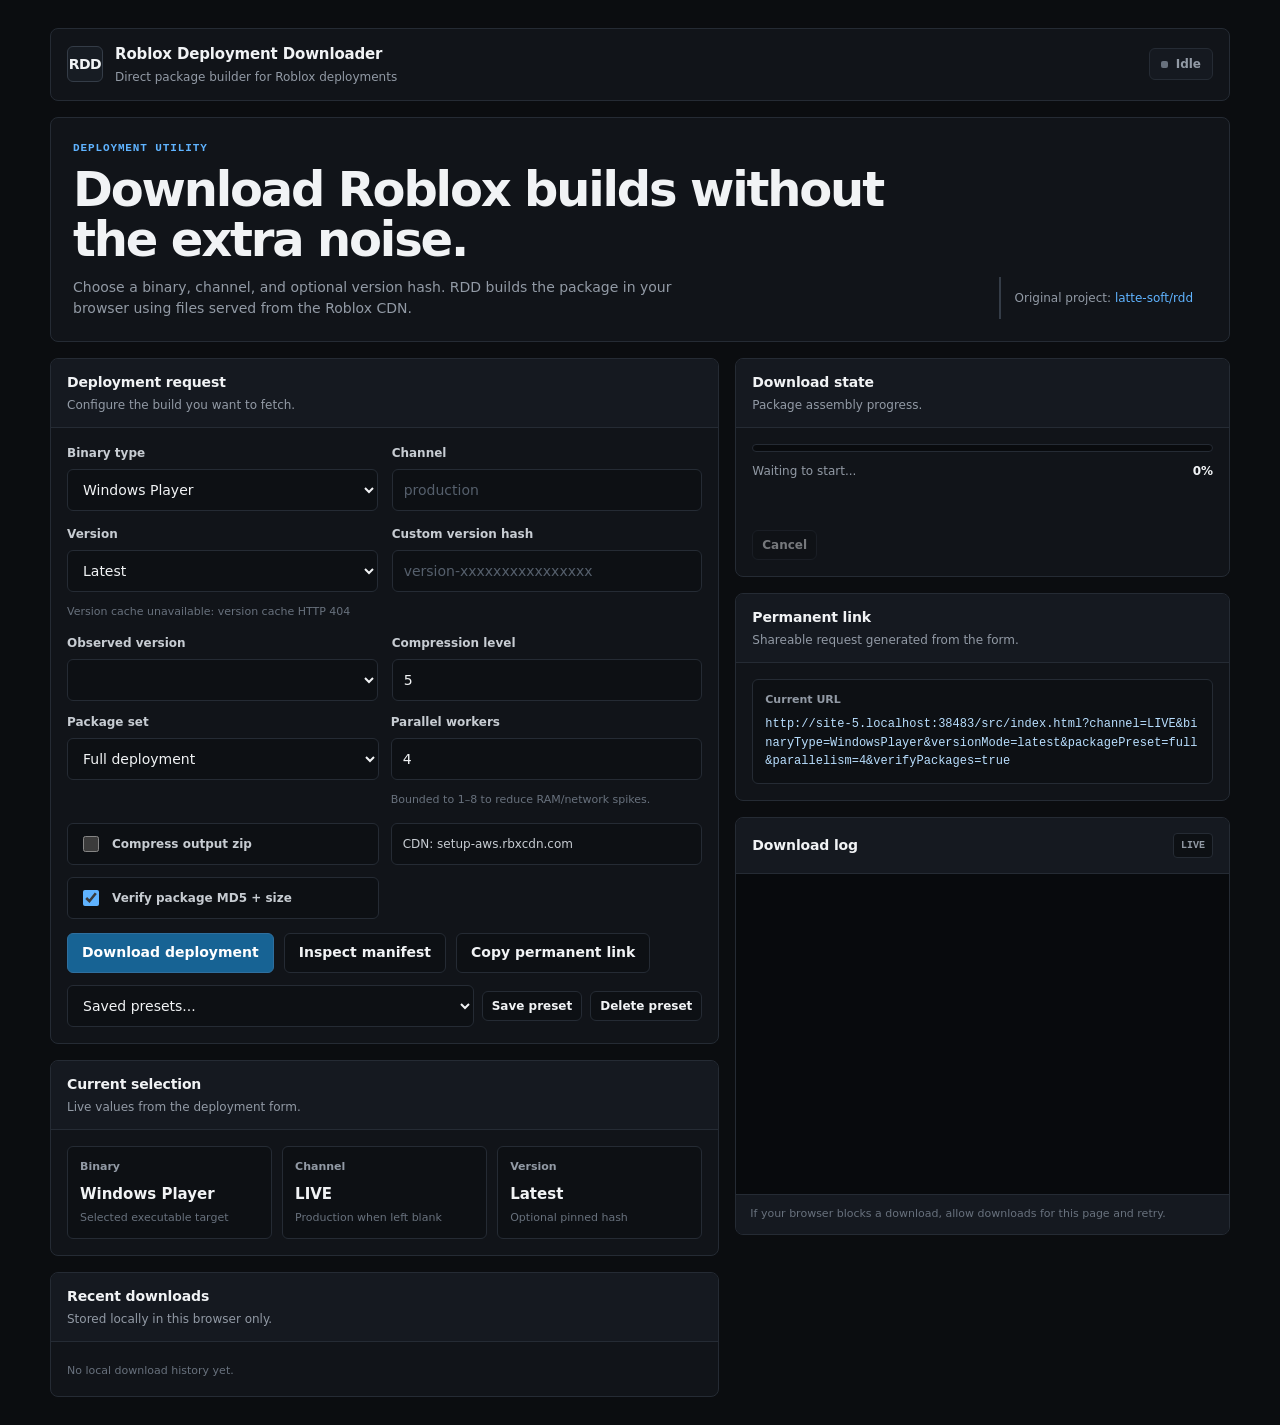
==== commit f533ec13: "feat: activate enhanced RDD frontend" ====
--- a/src/index.html
+++ b/src/index.html
@@ -4,6 +4,8 @@
     <meta charset="utf-8" />
     <title>RDD - Roblox Deployment Downloader</title>
     <link rel="icon" href="favicon.svg" />
+    <link rel="manifest" href="manifest.webmanifest" />
+    <meta name="theme-color" content="#0b0d10" />
     <meta name="viewport" content="width=device-width, initial-scale=1" />
     <style>
       :root {
@@ -855,236 +857,8 @@
     </div>
 
     <script src="js/jszip.min.js"></script>
+    <script src="js/rdd-enhancements.js"></script>
     <script src="js/rdd.js"></script>
-    <script>
-      (function () {
-        var statusPill = document.getElementById("statusPill");
-        var statusLabel = document.getElementById("statusLabel");
-        var progressBar = document.getElementById("progressBar");
-        var progressLabel = document.getElementById("progressLabel");
-        var progressPercent = document.getElementById("progressPercent");
-        var toast = document.getElementById("toast");
-        var consoleText = document.getElementById("consoleText");
-        var formDiv = document.getElementById("downloadFormDiv");
-        var permalinkPreview = document.getElementById("permalinkPreview");
-        var summaryBinary = document.getElementById("summaryBinary");
-        var summaryChannel = document.getElementById("summaryChannel");
-        var summaryVersion = document.getElementById("summaryVersion");
-        var form = document.getElementById("downloadForm");
-
-        if (!statusPill || !progressBar) return;
-
-        document.body.classList.add("ui-ready");
-
-        var shell = document.querySelector(".app-shell");
-        var reduceMotion =
-          window.matchMedia &&
-          window.matchMedia("(prefers-reduced-motion: reduce)").matches;
-
-        if (shell && !reduceMotion) {
-          shell.addEventListener("pointermove", function (ev) {
-            var box = shell.getBoundingClientRect();
-            var x = ((ev.clientX - box.left) / box.width) * 100;
-            var y = ((ev.clientY - box.top) / box.height) * 100;
-            shell.style.setProperty("--mx", x.toFixed(2) + "%");
-            shell.style.setProperty("--my", y.toFixed(2) + "%");
-          });
-        }
-
-        if (!reduceMotion) {
-          Array.prototype.forEach.call(document.querySelectorAll("button"), function (btn) {
-            btn.addEventListener("pointerdown", function (ev) {
-              var old = btn.querySelector(".ripple");
-              if (old) old.remove();
-
-              var dot = document.createElement("span");
-              var box = btn.getBoundingClientRect();
-
-              dot.className = "ripple";
-              dot.style.left = ev.clientX - box.left + "px";
-              dot.style.top = ev.clientY - box.top + "px";
-
-              btn.appendChild(dot);
-              window.setTimeout(function () {
-                dot.remove();
-              }, 650);
-            });
-          });
-        }
-
-        var progressValue = 0;
-        var progressTimer = null;
-        var progressRunning = false;
-        var autoScrollLog = true;
-
-        function setStatus(state, text) {
-          statusPill.dataset.state = state;
-          if (statusLabel) statusLabel.textContent = text;
-        }
-
-        function setProgress(target, label) {
-          var clamped = Math.max(0, Math.min(100, target));
-          progressValue = clamped;
-          progressBar.style.width = clamped + "%";
-          if (label && progressLabel) {
-            progressLabel.textContent = label;
-          }
-          if (progressPercent) {
-            progressPercent.textContent = clamped.toFixed(0) + "%";
-          }
-        }
-
-        function showToast(text) {
-          if (!toast) return;
-          toast.textContent = text;
-          toast.classList.add("show");
-          window.setTimeout(function () {
-            toast.classList.remove("show");
-          }, 2600);
-        }
-
-        function startProgressLoop() {
-          if (progressTimer) {
-            window.clearInterval(progressTimer);
-            progressTimer = null;
-          }
-          progressRunning = true;
-          var t = 0;
-          progressTimer = window.setInterval(function () {
-            if (!progressRunning) {
-              window.clearInterval(progressTimer);
-              progressTimer = null;
-              return;
-            }
-            t += 1;
-            var max = 90;
-            var eased = max - max * Math.exp(-t / 24);
-            if (progressValue < eased) {
-              setProgress(eased, "Downloading and assembling deployment...");
-            }
-          }, 350);
-        }
-
-        function finishProgress(ok) {
-          if (!progressRunning) return;
-          progressRunning = false;
-          if (progressTimer) {
-            window.clearInterval(progressTimer);
-            progressTimer = null;
-          }
-          setProgress(100, ok ? "Download ready" : "Download failed");
-          setStatus(ok ? "done" : "error", ok ? "Completed" : "Failed");
-          if (ok) {
-            showToast("Download finished. Your browser should start saving.");
-          } else {
-            showToast("Download failed. Check devtools console for details.");
-          }
-        }
-
-        function updateSummary() {
-          if (!form) return;
-          if (summaryBinary && form.binaryType) {
-            summaryBinary.textContent = form.binaryType.value || "Unknown";
-          }
-          if (summaryChannel && form.channel) {
-            summaryChannel.textContent = form.channel.value.trim() || form.channel.placeholder || "production";
-          }
-          if (summaryVersion && form.version) {
-            summaryVersion.textContent = form.version.value.trim() || "Latest";
-          }
-          if (permalinkPreview && typeof window.getPermLink === "function") {
-            permalinkPreview.textContent = window.getPermLink();
-          }
-        }
-
-        if (formDiv) {
-          formDiv.hidden = false;
-        }
-
-        if (form) {
-          Array.prototype.forEach.call(form.elements, function (field) {
-            if (!field || !field.addEventListener) return;
-            field.addEventListener("input", updateSummary);
-            field.addEventListener("change", updateSummary);
-          });
-          updateSummary();
-        }
-
-        if (consoleText) {
-          consoleText.addEventListener("scroll", function () {
-            var distance =
-              consoleText.scrollHeight -
-              consoleText.clientHeight -
-              consoleText.scrollTop;
-            autoScrollLog = distance <= 10;
-          });
-
-          var observer = new MutationObserver(function () {
-            if (autoScrollLog) {
-              consoleText.scrollTop = consoleText.scrollHeight;
-            }
-          });
-
-          observer.observe(consoleText, {
-            childList: true,
-            characterData: true,
-            subtree: true,
-          });
-        }
-
-        if (typeof URL !== "undefined" && typeof URL.createObjectURL === "function") {
-          var origCreate = URL.createObjectURL;
-          URL.createObjectURL = function () {
-            if (progressRunning) {
-              finishProgress(true);
-            }
-            return origCreate.apply(this, arguments);
-          };
-        }
-
-        window.addEventListener("error", function () {
-          if (progressRunning) {
-            finishProgress(false);
-          }
-        });
-
-        if (typeof window.downloadFromForm === "function") {
-          var origDownloadFromForm = window.downloadFromForm;
-          window.downloadFromForm = function () {
-            updateSummary();
-            setStatus("running", "Downloading");
-            setProgress(0, "Preparing request...");
-            startProgressLoop();
-            return origDownloadFromForm.apply(this, arguments);
-          };
-        }
-
-        if (typeof window.copyPermLink === "function") {
-          var origCopyPermLink = window.copyPermLink;
-          window.copyPermLink = function () {
-            try {
-              var res = origCopyPermLink.apply(this, arguments);
-              updateSummary();
-              showToast("Permanent link copied to clipboard.");
-              return res;
-            } catch (e) {
-              if (window.console && console.error) console.error(e);
-              showToast("Failed to copy link.");
-            }
-          };
-        }
-
-        var hasQuery = window.location.search && window.location.search.length > 1;
-        if (hasQuery) {
-          updateSummary();
-          setStatus("running", "Downloading");
-          setProgress(0, "Preparing request...");
-          startProgressLoop();
-        } else {
-          setStatus("idle", "Idle");
-          setProgress(0, "Waiting to start...");
-        }
-      })();
-    </script>
+
   </body>
 </html>
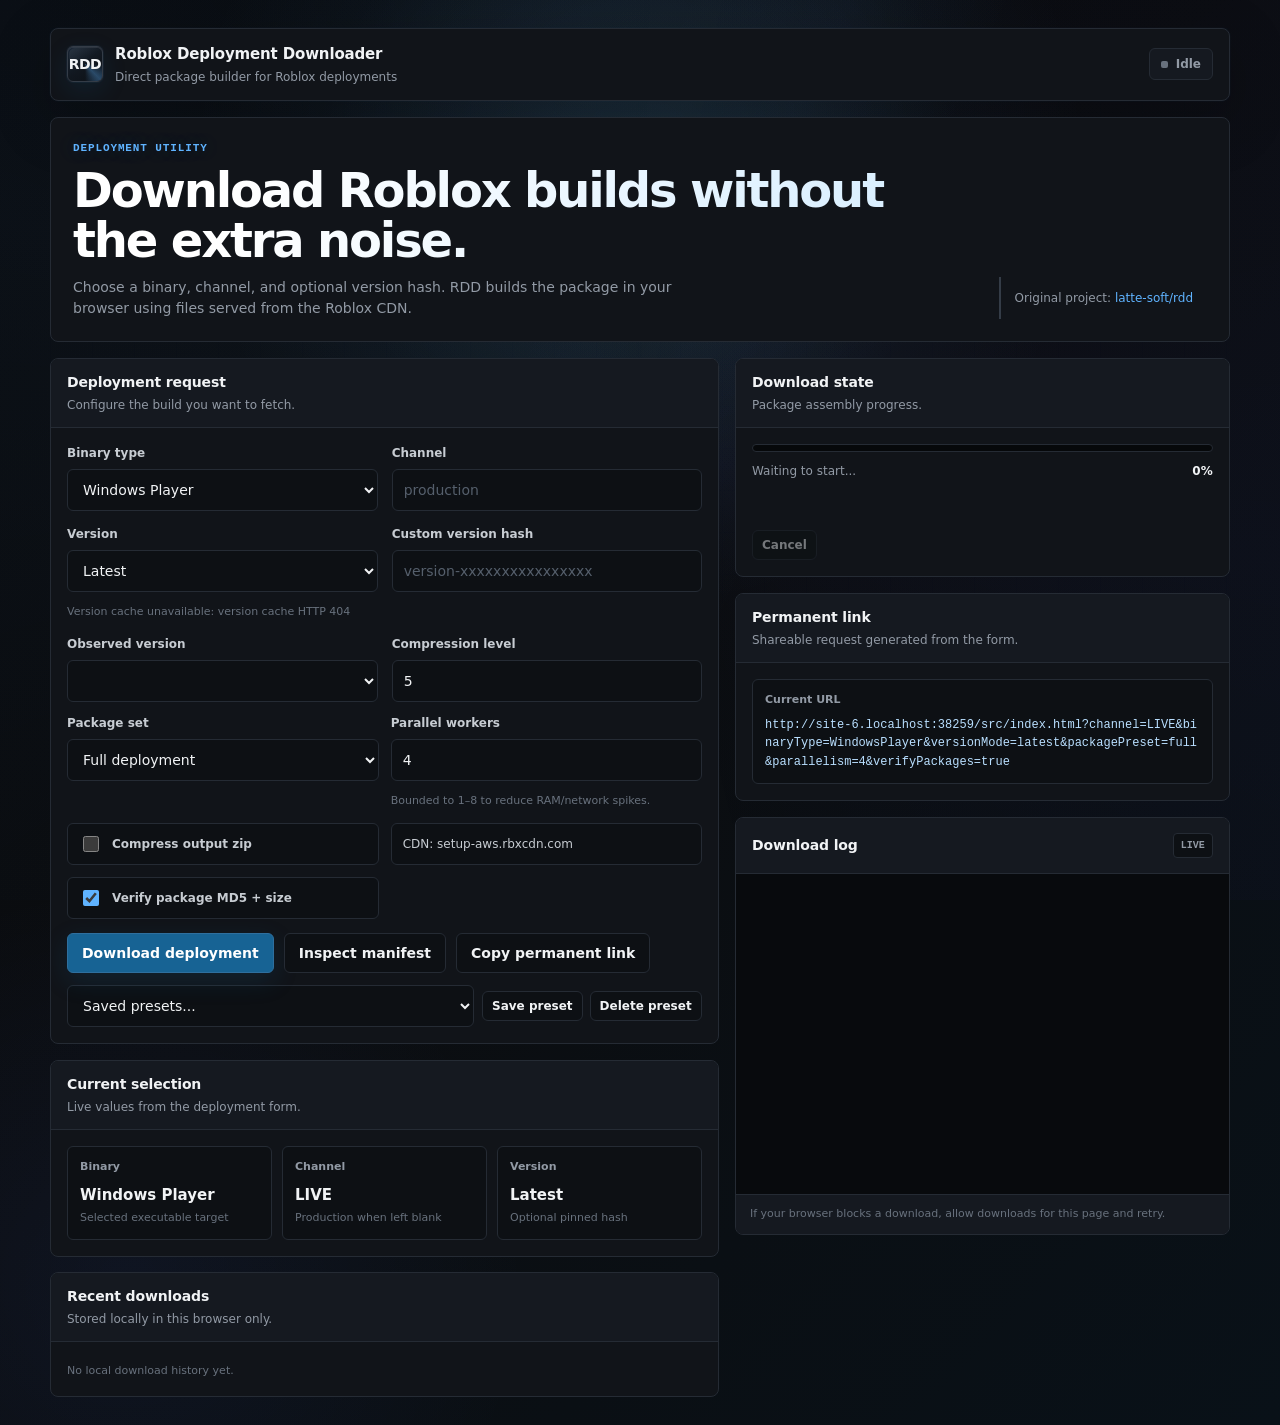
==== commit 317c40f1: "Add cinematic motion system to RDD website" ====
--- a/src/index.html
+++ b/src/index.html
@@ -858,6 +858,7 @@
 
     <script src="js/jszip.min.js"></script>
     <script src="js/rdd-enhancements.js"></script>
+    <script src="js/rdd-motion.js"></script>
     <script src="js/rdd.js"></script>
 
   </body>
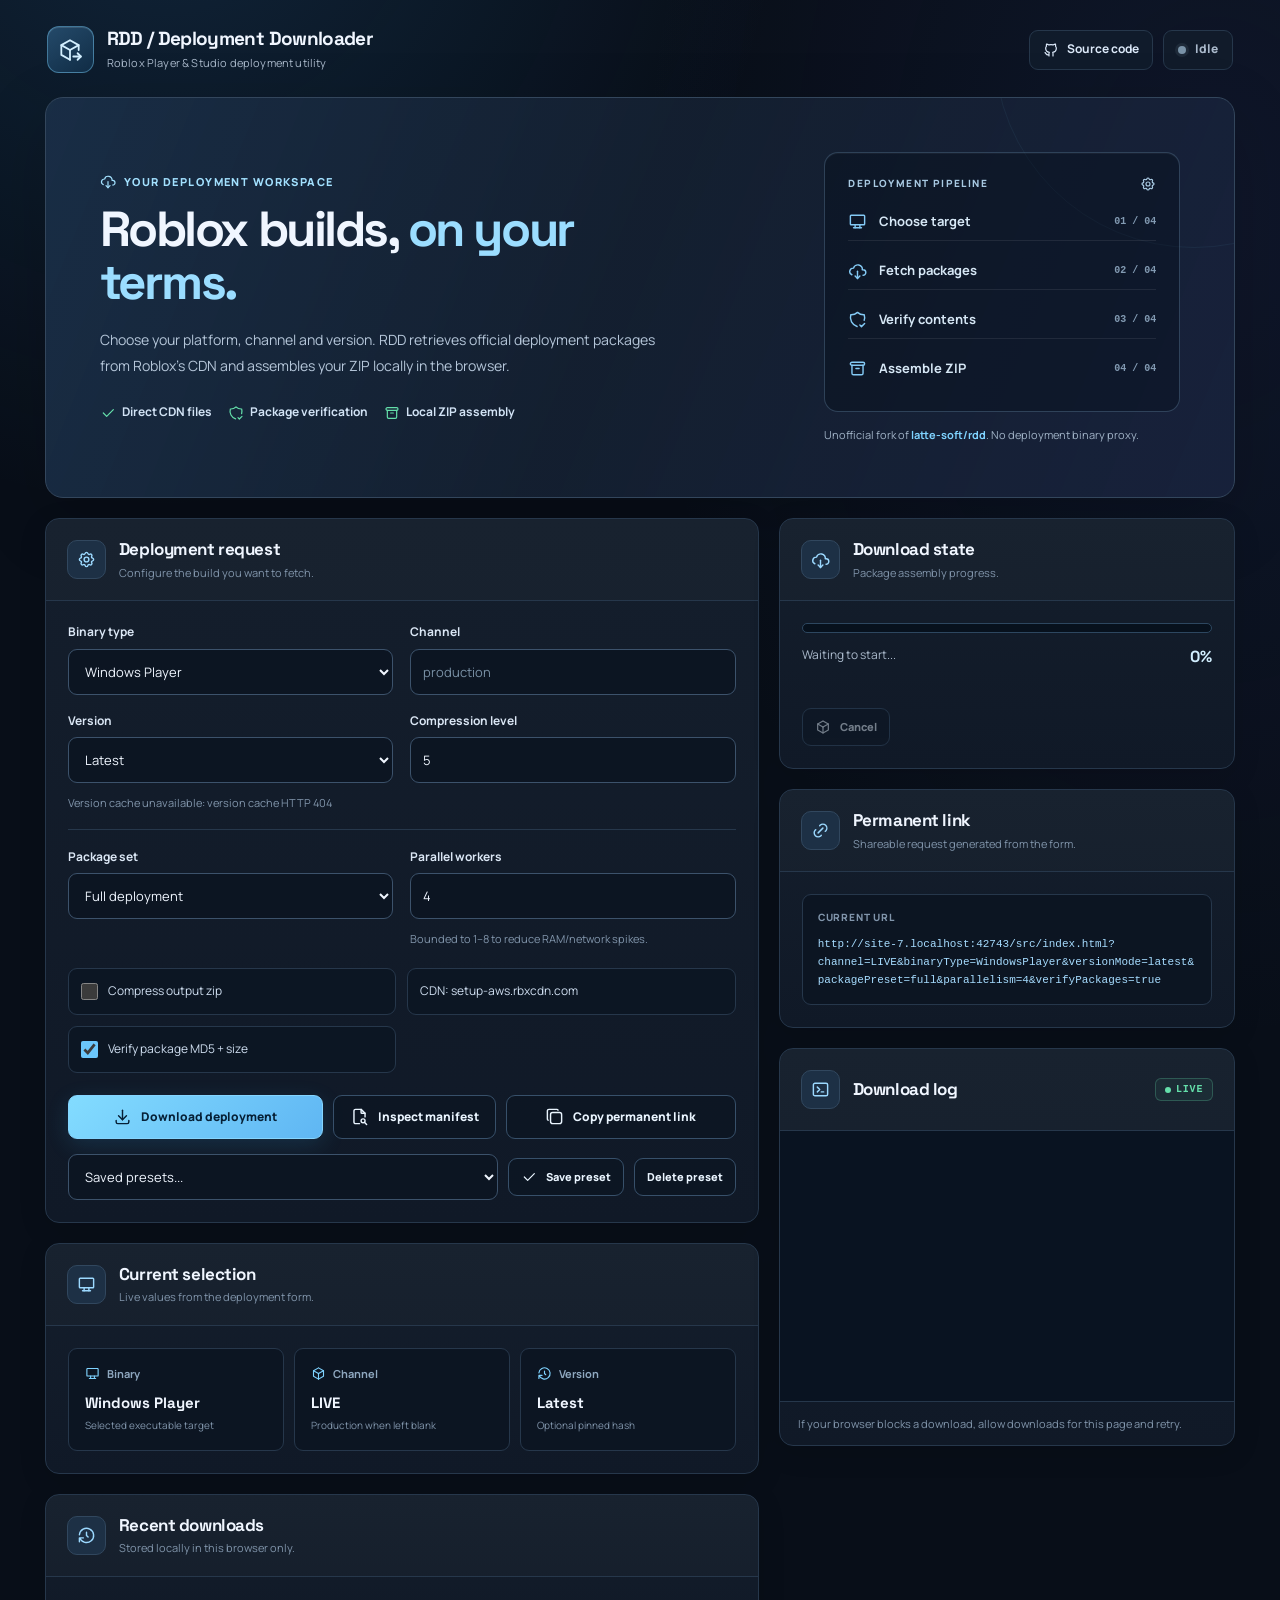
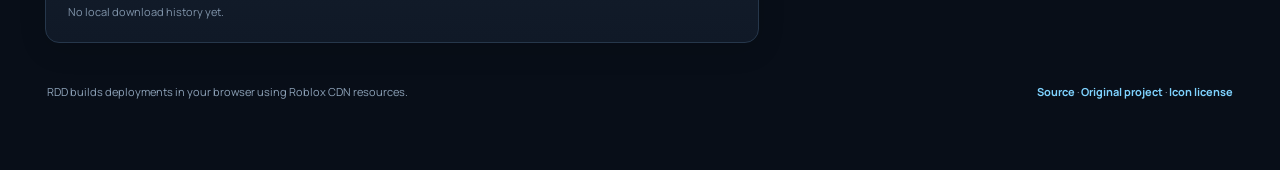
==== commit 576dcb83: "Redesign RDD dashboard for responsive devices and add Tabler icons" ====
--- a/src/index.html
+++ b/src/index.html
@@ -1,865 +1,197 @@
 <!DOCTYPE html>
-<html lang="en" class="dark">
-  <head>
-    <meta charset="utf-8" />
-    <title>RDD - Roblox Deployment Downloader</title>
-    <link rel="icon" href="favicon.svg" />
-    <link rel="manifest" href="manifest.webmanifest" />
-    <meta name="theme-color" content="#0b0d10" />
-    <meta name="viewport" content="width=device-width, initial-scale=1" />
-    <style>
-      :root {
-        color-scheme: dark;
-        --bg: #0b0d10;
-        --panel: #111419;
-        --panel-2: #151920;
-        --panel-3: #0d1014;
-        --border: #252b34;
-        --border-strong: #343c47;
-        --text: #f1f3f5;
-        --muted: #929aa5;
-        --muted-2: #68717d;
-        --accent: #5fb3ff;
-        --accent-hover: #79c0ff;
-        --success: #48c774;
-        --danger: #f56c7a;
-        --warning: #d8a84e;
-        --radius: 8px;
-        --radius-sm: 6px;
-        --radius-xs: 4px;
-      }
-
-      * {
-        box-sizing: border-box;
-      }
-
-      html,
-      body {
-        min-width: 320px;
-        min-height: 100%;
-      }
-
-      html {
-        background: var(--bg);
-      }
-
-      body {
-        margin: 0;
-        color: var(--text);
-        background: var(--bg);
-        font-family:
-          Inter,
-          ui-sans-serif,
-          system-ui,
-          -apple-system,
-          BlinkMacSystemFont,
-          "Segoe UI",
-          sans-serif;
-        font-size: 14px;
-        line-height: 1.5;
-      }
-
-      button,
-      input,
-      select {
-        font: inherit;
-      }
-
-      button,
-      input,
-      select,
-      a {
-        -webkit-tap-highlight-color: transparent;
-      }
-
-      a {
-        color: var(--accent);
-        text-decoration: none;
-      }
-
-      a:hover {
-        text-decoration: underline;
-      }
-
-      .page {
-        width: 100%;
-        padding: 28px;
-      }
-
-      .app-shell {
-        width: min(1180px, 100%);
-        margin: 0 auto;
-      }
-
-      .topbar {
-        display: flex;
-        align-items: center;
-        justify-content: space-between;
-        gap: 20px;
-        min-height: 64px;
-        margin-bottom: 16px;
-        padding: 14px 16px;
-        border: 1px solid var(--border);
-        border-radius: var(--radius);
-        background: var(--panel);
-      }
-
-      .brand {
-        display: flex;
-        align-items: center;
-        gap: 12px;
-        min-width: 0;
-      }
-
-      .brand-mark {
-        display: grid;
-        place-items: center;
-        width: 36px;
-        height: 36px;
-        flex: none;
-        border: 1px solid var(--border-strong);
-        border-radius: var(--radius-sm);
-        background: #171c23;
-        color: var(--text);
-        font-weight: 800;
-        letter-spacing: -0.04em;
-      }
-
-      .brand-copy {
-        min-width: 0;
-      }
-
-      .brand-title {
-        margin: 0;
-        font-size: 15px;
-        font-weight: 700;
-        letter-spacing: -0.01em;
-      }
-
-      .brand-subtitle {
-        margin-top: 2px;
-        color: var(--muted);
-        font-size: 12px;
-      }
-
-      .status-pill {
-        display: inline-flex;
-        align-items: center;
-        gap: 8px;
-        min-height: 32px;
-        padding: 0 11px;
-        flex: none;
-        border: 1px solid var(--border);
-        border-radius: var(--radius-sm);
-        background: var(--panel-2);
-        color: var(--muted);
-        font-size: 12px;
-        font-weight: 700;
-      }
-
-      .status-dot {
-        width: 7px;
-        height: 7px;
-        border-radius: 2px;
-        background: var(--muted-2);
-      }
-
-      .status-pill[data-state="running"] {
-        border-color: #315f86;
-        color: #aad6ff;
-      }
-
-      .status-pill[data-state="running"] .status-dot {
-        background: var(--accent);
-      }
-
-      .status-pill[data-state="done"] {
-        border-color: #2f6d49;
-        color: #a6e6bd;
-      }
-
-      .status-pill[data-state="done"] .status-dot {
-        background: var(--success);
-      }
-
-      .status-pill[data-state="error"] {
-        border-color: #7f3d48;
-        color: #ffb4bd;
-      }
-
-      .status-pill[data-state="error"] .status-dot {
-        background: var(--danger);
-      }
-
-      .intro {
-        display: grid;
-        grid-template-columns: minmax(0, 1fr) auto;
-        align-items: end;
-        gap: 24px;
-        margin-bottom: 16px;
-        padding: 22px;
-        border: 1px solid var(--border);
-        border-radius: var(--radius);
-        background: var(--panel);
-      }
-
-      .intro-copy {
-        min-width: 0;
-      }
-
-      .kicker {
-        margin-bottom: 8px;
-        color: var(--accent);
-        font-family: ui-monospace, SFMono-Regular, Menlo, Monaco, Consolas, monospace;
-        font-size: 11px;
-        font-weight: 700;
-        letter-spacing: 0.08em;
-        text-transform: uppercase;
-      }
-
-      h1 {
-        margin: 0;
-        font-size: clamp(1.8rem, 4vw, 3rem);
-        line-height: 1.05;
-        letter-spacing: -0.045em;
-        font-weight: 800;
-      }
-
-      .intro p {
-        max-width: 70ch;
-        margin: 12px 0 0;
-        color: var(--muted);
-      }
-
-      .project-note {
-        max-width: 300px;
-        padding: 12px 14px;
-        border-left: 2px solid var(--border-strong);
-        color: var(--muted);
-        font-size: 12px;
-      }
-
-      .app-grid {
-        display: grid;
-        grid-template-columns: minmax(0, 1.15fr) minmax(330px, 0.85fr);
-        gap: 16px;
-      }
-
-      .stack {
-        display: flex;
-        flex-direction: column;
-        gap: 16px;
-        min-width: 0;
-      }
-
-      .panel {
-        border: 1px solid var(--border);
-        border-radius: var(--radius);
-        background: var(--panel);
-        overflow: hidden;
-      }
-
-      .panel-head {
-        display: flex;
-        align-items: center;
-        justify-content: space-between;
-        gap: 16px;
-        min-height: 56px;
-        padding: 13px 16px;
-        border-bottom: 1px solid var(--border);
-        background: var(--panel-2);
-      }
-
-      .panel-title {
-        min-width: 0;
-      }
-
-      .panel h2 {
-        margin: 0;
-        font-size: 14px;
-        font-weight: 700;
-        letter-spacing: -0.01em;
-      }
-
-      .panel-subtitle {
-        margin-top: 3px;
-        color: var(--muted);
-        font-size: 12px;
-      }
-
-      .panel-body {
-        padding: 16px;
-      }
-
-      .field-grid {
-        display: grid;
-        grid-template-columns: repeat(2, minmax(0, 1fr));
-        gap: 14px;
-      }
-
-      .field {
-        display: flex;
-        flex-direction: column;
-        gap: 7px;
-        min-width: 0;
-      }
-
-      .field--full {
-        grid-column: 1 / -1;
-      }
-
-      label {
-        color: #c7ccd2;
-        font-size: 12px;
-        font-weight: 600;
-      }
-
-      .field small {
-        color: var(--muted-2);
-        font-size: 11px;
-      }
-
-      select,
-      input[type="text"],
-      input[type="number"] {
-        width: 100%;
-        min-width: 0;
-        height: 42px;
-        padding: 0 11px;
-        border: 1px solid var(--border);
-        border-radius: var(--radius-sm);
-        outline: none;
-        background: var(--panel-3);
-        color: var(--text);
-      }
-
-      select:hover,
-      input[type="text"]:hover,
-      input[type="number"]:hover {
-        border-color: var(--border-strong);
-      }
-
-      select:focus,
-      input[type="text"]:focus,
-      input[type="number"]:focus {
-        border-color: #447cad;
-        box-shadow: 0 0 0 2px rgba(95, 179, 255, 0.12);
-      }
-
-      input::placeholder {
-        color: #555f6c;
-      }
-
-      .toggle-grid {
-        display: grid;
-        grid-template-columns: repeat(2, minmax(0, 1fr));
-        gap: 12px;
-      }
-
-      .toggle {
-        display: flex;
-        align-items: center;
-        gap: 10px;
-        min-height: 42px;
-        padding: 0 11px;
-        border: 1px solid var(--border);
-        border-radius: var(--radius-sm);
-        background: var(--panel-3);
-        color: #c7ccd2;
-      }
-
-      .toggle span {
-        min-width: 0;
-        font-size: 12px;
-      }
-
-      input[type="checkbox"] {
-        width: 16px;
-        height: 16px;
-        flex: none;
-        accent-color: var(--accent);
-      }
-
-      .button-row {
-        display: flex;
-        flex-wrap: wrap;
-        gap: 10px;
-      }
-
-      button {
-        min-height: 40px;
-        padding: 0 14px;
-        border: 1px solid var(--border);
-        border-radius: var(--radius-sm);
-        cursor: pointer;
-        background: var(--panel-2);
-        color: var(--text);
-        font-weight: 700;
-        transition:
-          background 120ms ease,
-          border-color 120ms ease,
-          color 120ms ease;
-      }
-
-      button:hover {
-        border-color: var(--border-strong);
-        background: #1a2028;
-      }
-
-      button:active {
-        background: #0f1318;
-      }
-
-      button:focus-visible {
-        outline: none;
-        box-shadow: 0 0 0 2px rgba(95, 179, 255, 0.16);
-      }
-
-      .btn-primary {
-        border-color: #2f6f9e;
-        background: #176394;
-        color: white;
-      }
-
-      .btn-primary:hover {
-        border-color: #3c86bd;
-        background: #1b73ab;
-      }
-
-      .btn-ghost {
-        background: var(--panel-3);
-      }
-
-      .info-grid {
-        display: grid;
-        grid-template-columns: repeat(3, minmax(0, 1fr));
-        gap: 10px;
-      }
-
-      .info-card {
-        min-width: 0;
-        padding: 12px;
-        border: 1px solid var(--border);
-        border-radius: var(--radius-sm);
-        background: var(--panel-3);
-      }
-
-      .info-card__label {
-        color: var(--muted);
-        font-size: 11px;
-        font-weight: 600;
-      }
-
-      .info-card__value {
-        margin-top: 8px;
-        color: var(--text);
-        font-size: 15px;
-        font-weight: 700;
-        word-break: break-word;
-      }
-
-      .info-card__meta {
-        margin-top: 4px;
-        color: var(--muted-2);
-        font-size: 11px;
-      }
-
-      .progress-shell {
-        display: flex;
-        flex-direction: column;
-        gap: 10px;
-      }
-
-      .progress-track {
-        width: 100%;
-        height: 8px;
-        overflow: hidden;
-        border: 1px solid var(--border);
-        border-radius: var(--radius-xs);
-        background: #090b0e;
-      }
-
-      .progress-bar {
-        width: 0%;
-        height: 100%;
-        border-radius: 0;
-        background: var(--accent);
-        transition: width 240ms ease;
-      }
-
-      .progress-meta {
-        display: flex;
-        align-items: center;
-        justify-content: space-between;
-        gap: 12px;
-        color: var(--muted);
-        font-size: 12px;
-      }
-
-      #progressPercent {
-        color: var(--text);
-      }
-
-      .toast {
-        min-height: 18px;
-        color: var(--accent);
-        font-size: 12px;
-        opacity: 0;
-        transition: opacity 120ms ease;
-      }
-
-      .toast.show {
-        opacity: 1;
-      }
-
-      .permalink-box {
-        padding: 12px;
-        border: 1px solid var(--border);
-        border-radius: var(--radius-sm);
-        background: var(--panel-3);
-      }
-
-      .permalink-box__label {
-        margin-bottom: 7px;
-        color: var(--muted);
-        font-size: 11px;
-        font-weight: 600;
-      }
-
-      .permalink-box code {
-        display: block;
-        color: #b9dfff;
-        font-family: ui-monospace, SFMono-Regular, Menlo, Monaco, Consolas, monospace;
-        font-size: 12px;
-        line-height: 1.55;
-        white-space: pre-wrap;
-        word-break: break-all;
-      }
-
-      .log-panel .panel-body {
-        padding: 0;
-      }
-
-      .log-header {
-        display: flex;
-        align-items: center;
-        justify-content: space-between;
-        gap: 12px;
-      }
-
-      .log-chip {
-        padding: 4px 7px;
-        border: 1px solid var(--border);
-        border-radius: var(--radius-xs);
-        background: var(--panel-3);
-        color: var(--muted);
-        font-family: ui-monospace, SFMono-Regular, Menlo, Monaco, Consolas, monospace;
-        font-size: 10px;
-        font-weight: 600;
-      }
-
-      #consoleText {
-        display: block;
-        min-height: 320px;
-        max-height: 430px;
-        overflow: auto;
-        padding: 14px;
-        background: #080a0d;
-        color: #b6c9d8;
-        font-family: ui-monospace, SFMono-Regular, Menlo, Monaco, Consolas, monospace;
-        font-size: 12px;
-        line-height: 1.6;
-        white-space: pre-wrap;
-        scrollbar-color: #39424e #101419;
-        scrollbar-width: thin;
-      }
-
-      #consoleText::-webkit-scrollbar {
-        width: 10px;
-        height: 10px;
-      }
-
-      #consoleText::-webkit-scrollbar-track {
-        background: #101419;
-      }
-
-      #consoleText::-webkit-scrollbar-thumb {
-        border: 2px solid #101419;
-        border-radius: var(--radius-xs);
-        background: #39424e;
-      }
-
-      .footer-note {
-        padding: 11px 14px;
-        border-top: 1px solid var(--border);
-        background: var(--panel-2);
-        color: var(--muted-2);
-        font-size: 11px;
-      }
-
-      noscript {
-        position: fixed;
-        inset: 0;
-        display: grid;
-        place-items: center;
-        padding: 24px;
-        background: var(--bg);
-        z-index: 9999;
-      }
-
-      noscript p {
-        width: min(440px, 100%);
-        margin: 0;
-        padding: 14px;
-        border: 1px solid #6f3941;
-        border-radius: var(--radius);
-        background: #191014;
-        color: #ffbdc4;
-      }
-
-      a[download] {
-        position: absolute;
-        left: -9999px;
-        opacity: 0;
-        pointer-events: none;
-      }
-
-      @media (max-width: 940px) {
-        .app-grid {
-          grid-template-columns: 1fr;
-        }
-
-        .intro {
-          grid-template-columns: 1fr;
-          align-items: start;
-        }
-
-        .project-note {
-          max-width: none;
-        }
-      }
-
-      @media (max-width: 680px) {
-        .page {
-          padding: 12px;
-        }
-
-        .topbar {
-          align-items: flex-start;
-        }
-
-        .brand-subtitle {
-          display: none;
-        }
-
-        .intro {
-          padding: 17px;
-        }
-
-        .field-grid,
-        .toggle-grid,
-        .info-grid {
-          grid-template-columns: 1fr;
-        }
-
-        .button-row {
-          flex-direction: column;
-        }
-
-        .button-row button {
-          width: 100%;
-        }
-
-        #consoleText {
-          min-height: 240px;
-          max-height: 320px;
-        }
-      }
-    </style>
-  </head>
-  <body>
-    <noscript>
-      <p>This site does not work without JavaScript. Enable it and reload the page.</p>
-    </noscript>
-
-    <div class="page">
-      <div class="app-shell">
-        <header class="topbar">
-          <div class="brand">
-            <div class="brand-mark">RDD</div>
-            <div class="brand-copy">
-              <div class="brand-title">Roblox Deployment Downloader</div>
-              <div class="brand-subtitle">Direct package builder for Roblox deployments</div>
-            </div>
-          </div>
-          <div id="statusPill" class="status-pill" data-state="idle">
-            <span class="status-dot"></span>
-            <span id="statusLabel">Idle</span>
-          </div>
-        </header>
-
-        <section class="intro">
-          <div class="intro-copy">
-            <div class="kicker">Deployment utility</div>
-            <h1>Download Roblox builds without the extra noise.</h1>
-            <p>Choose a binary, channel, and optional version hash. RDD builds the package in your browser using files served from the Roblox CDN.</p>
-          </div>
-          <div class="project-note">
-            Original project:
-            <a href="https://github.com/latte-soft/rdd" target="_blank" rel="noreferrer">latte-soft/rdd</a>
-          </div>
-        </section>
-
-        <main class="app-grid">
-          <div class="stack">
-            <section class="panel">
-              <div class="panel-head">
-                <div class="panel-title">
-                  <h2>Deployment request</h2>
-                  <div class="panel-subtitle">Configure the build you want to fetch.</div>
-                </div>
-              </div>
-              <div class="panel-body">
-                <div hidden id="downloadFormDiv">
-                  <form id="downloadForm" action="">
-                    <div class="field-grid">
-                      <div class="field">
-                        <label for="binaryType">Binary type</label>
-                        <select id="binaryType" name="binaryType">
-                          <option value="WindowsPlayer">WindowsPlayer</option>
-                          <option value="WindowsStudio64">WindowsStudio64</option>
-                          <option value="MacPlayer">MacPlayer</option>
-                          <option value="MacStudio">MacStudio</option>
-                        </select>
-                      </div>
-
-                      <div class="field">
-                        <label for="channel">Channel</label>
-                        <input id="channel" name="channel" type="text" placeholder="production" />
-                      </div>
-
-                      <div class="field">
-                        <label for="version">Version hash</label>
-                        <input id="version" name="version" type="text" placeholder="version-xxxxxxxxxxxxxxxx" />
-                      </div>
-
-                      <div class="field">
-                        <label for="compressionLevel">Compression level</label>
-                        <input id="compressionLevel" name="compressionLevel" type="number" min="1" max="9" value="5" />
-                      </div>
-                    </div>
-
-                    <div class="toggle-grid" style="margin-top: 14px">
-                      <label class="toggle" for="compressZip">
-                        <input id="compressZip" name="compressZip" type="checkbox" />
-                        <span>Compress output zip</span>
-                      </label>
-
-                      <div class="toggle" aria-hidden="true">
-                        <span>CDN: setup-aws.rbxcdn.com</span>
-                      </div>
-                    </div>
-
-                    <div class="button-row" style="margin-top: 14px">
-                      <button id="downloadButton" type="button" class="btn-primary" onclick="downloadFromForm();">
+<html class="dark" lang="en">
+<head>
+<meta charset="utf-8"/>
+<title>RDD - Roblox Deployment Downloader</title>
+<link href="favicon.svg" rel="icon"/>
+<link href="manifest.webmanifest" rel="manifest"/>
+<meta content="#080e18" name="theme-color"/>
+<meta content="Build verified Roblox Player and Studio deployments for Windows or macOS directly from Roblox CDN packages." name="description"/>
+<meta content="width=device-width, initial-scale=1, viewport-fit=cover" name="viewport"/>
+<link href="https://fonts.googleapis.com" rel="preconnect"/>
+<link crossorigin="" href="https://fonts.gstatic.com" rel="preconnect"/>
+<link href="https://fonts.googleapis.com/css2?family=Manrope:wght@400;500;600;700;800&amp;family=Space+Grotesk:wght@400;500;600;700&amp;display=swap" rel="stylesheet"/>
+<link href="ui.css" rel="stylesheet"/>
+</head>
+<body>
+<svg aria-hidden="true" style="position:absolute;width:0;height:0;overflow:hidden" xmlns="http://www.w3.org/2000/svg"><symbol id="i-package-export" viewBox="0 0 24 24"><path d="M12 21l-8 -4.5v-9l8 -4.5l8 4.5v4.5"></path><path d="M12 12l8 -4.5"></path><path d="M12 12v9"></path><path d="M12 12l-8 -4.5"></path><path d="M15 18h7"></path><path d="M19 15l3 3l-3 3"></path></symbol><symbol id="i-device-desktop" viewBox="0 0 24 24"><path d="M3 5a1 1 0 0 1 1 -1h16a1 1 0 0 1 1 1v10a1 1 0 0 1 -1 1h-16a1 1 0 0 1 -1 -1v-10"></path><path d="M7 20h10"></path><path d="M9 16v4"></path><path d="M15 16v4"></path></symbol><symbol id="i-device-mobile" viewBox="0 0 24 24"><path d="M6 5a2 2 0 0 1 2 -2h8a2 2 0 0 1 2 2v14a2 2 0 0 1 -2 2h-8a2 2 0 0 1 -2 -2v-14"></path><path d="M11 4h2"></path><path d="M12 17v.01"></path></symbol><symbol id="i-cloud-download" viewBox="0 0 24 24"><path d="M19 18a3.5 3.5 0 0 0 0 -7h-1a5 4.5 0 0 0 -11 -2a4.6 4.4 0 0 0 -2.1 8.4"></path><path d="M12 13l0 9"></path><path d="M9 19l3 3l3 -3"></path></symbol><symbol id="i-archive" viewBox="0 0 24 24"><path d="M3 6a2 2 0 0 1 2 -2h14a2 2 0 0 1 2 2a2 2 0 0 1 -2 2h-14a2 2 0 0 1 -2 -2"></path><path d="M5 8v10a2 2 0 0 0 2 2h10a2 2 0 0 0 2 -2v-10"></path><path d="M10 12l4 0"></path></symbol><symbol id="i-settings" viewBox="0 0 24 24"><path d="M10.325 4.317c.426 -1.756 2.924 -1.756 3.35 0a1.724 1.724 0 0 0 2.573 1.066c1.543 -.94 3.31 .826 2.37 2.37a1.724 1.724 0 0 0 1.065 2.572c1.756 .426 1.756 2.924 0 3.35a1.724 1.724 0 0 0 -1.066 2.573c.94 1.543 -.826 3.31 -2.37 2.37a1.724 1.724 0 0 0 -2.572 1.065c-.426 1.756 -2.924 1.756 -3.35 0a1.724 1.724 0 0 0 -2.573 -1.066c-1.543 .94 -3.31 -.826 -2.37 -2.37a1.724 1.724 0 0 0 -1.065 -2.572c-1.756 -.426 -1.756 -2.924 0 -3.35a1.724 1.724 0 0 0 1.066 -2.573c-.94 -1.543 .826 -3.31 2.37 -2.37c1 .608 2.296 .07 2.572 -1.065"></path><path d="M9 12a3 3 0 1 0 6 0a3 3 0 0 0 -6 0"></path></symbol><symbol id="i-terminal-2" viewBox="0 0 24 24"><path d="M8 9l3 3l-3 3"></path><path d="M13 15l3 0"></path><path d="M3 6a2 2 0 0 1 2 -2h14a2 2 0 0 1 2 2v12a2 2 0 0 1 -2 2h-14a2 2 0 0 1 -2 -2l0 -12"></path></symbol><symbol id="i-link" viewBox="0 0 24 24"><path d="M9 15l6 -6"></path><path d="M11 6l.463 -.536a5 5 0 0 1 7.071 7.072l-.534 .464"></path><path d="M13 18l-.397 .534a5.068 5.068 0 0 1 -7.127 0a4.972 4.972 0 0 1 0 -7.071l.524 -.463"></path></symbol><symbol id="i-history" viewBox="0 0 24 24"><path d="M12 8l0 4l2 2"></path><path d="M3.05 11a9 9 0 1 1 .5 4m-.5 5v-5h5"></path></symbol><symbol id="i-check" viewBox="0 0 24 24"><path d="M5 12l5 5l10 -10"></path></symbol><symbol id="i-shield-check" viewBox="0 0 24 24"><path d="M11.46 20.846a12 12 0 0 1 -7.96 -14.846a12 12 0 0 0 8.5 -3a12 12 0 0 0 8.5 3a12 12 0 0 1 -.09 7.06"></path><path d="M15 19l2 2l4 -4"></path></symbol><symbol id="i-download" viewBox="0 0 24 24"><path d="M4 17v2a2 2 0 0 0 2 2h12a2 2 0 0 0 2 -2v-2"></path><path d="M7 11l5 5l5 -5"></path><path d="M12 4l0 12"></path></symbol><symbol id="i-copy" viewBox="0 0 24 24"><path d="M7 9.667a2.667 2.667 0 0 1 2.667 -2.667h8.666a2.667 2.667 0 0 1 2.667 2.667v8.666a2.667 2.667 0 0 1 -2.667 2.667h-8.666a2.667 2.667 0 0 1 -2.667 -2.667l0 -8.666"></path><path d="M4.012 16.737a2.005 2.005 0 0 1 -1.012 -1.737v-10c0 -1.1 .9 -2 2 -2h10c.75 0 1.158 .385 1.5 1"></path></symbol><symbol id="i-file-search" viewBox="0 0 24 24"><path d="M14 3v4a1 1 0 0 0 1 1h4"></path><path d="M12 21h-5a2 2 0 0 1 -2 -2v-14a2 2 0 0 1 2 -2h7l5 5v4.5"></path><path d="M14 17.5a2.5 2.5 0 1 0 5 0a2.5 2.5 0 1 0 -5 0"></path><path d="M18.5 19.5l2.5 2.5"></path></symbol><symbol id="i-brand-github" viewBox="0 0 24 24"><path d="M9 19c-4.3 1.4 -4.3 -2.5 -6 -3m12 5v-3.5c0 -1 .1 -1.4 -.5 -2c2.8 -.3 5.5 -1.4 5.5 -6a4.6 4.6 0 0 0 -1.3 -3.2a4.2 4.2 0 0 0 -.1 -3.2s-1.1 -.3 -3.5 1.3a12.3 12.3 0 0 0 -6.2 0c-2.4 -1.6 -3.5 -1.3 -3.5 -1.3a4.2 4.2 0 0 0 -.1 3.2a4.6 4.6 0 0 0 -1.3 3.2c0 4.6 2.7 5.7 5.5 6c-.6 .6 -.6 1.2 -.5 2v3.5"></path></symbol><symbol id="i-box" viewBox="0 0 24 24"><path d="M12 3l8 4.5l0 9l-8 4.5l-8 -4.5l0 -9l8 -4.5"></path><path d="M12 12l8 -4.5"></path><path d="M12 12l0 9"></path><path d="M12 12l-8 -4.5"></path></symbol></svg><noscript>
+<p>This site does not work without JavaScript. Enable it and reload the page.</p>
+</noscript>
+<div class="page">
+<div class="app-shell">
+<header class="topbar">
+<div class="brand">
+<div class="brand-mark"><svg aria-hidden="true" class="icon"><use href="#i-package-export"></use></svg></div>
+<div class="brand-copy">
+<div class="brand-title">RDD <span class="brand-sep">/</span> Deployment Downloader</div>
+<div class="brand-subtitle">Roblox Player &amp; Studio deployment utility</div>
+</div>
+</div>
+<div class="topbar-actions">
+<a class="header-link" href="https://github.com/ltseverydayyou/rdd" rel="noopener noreferrer" target="_blank"><svg aria-hidden="true" class="icon icon--sm"><use href="#i-brand-github"></use></svg><span>Source code</span></a>
+<div aria-live="polite" class="status-pill" data-state="idle" id="statusPill" role="status"><span class="status-dot"></span><span id="statusLabel">Idle</span></div>
+</div>
+</header>
+<section aria-labelledby="siteTitle" class="intro">
+<div class="intro-copy">
+<div class="kicker"><svg aria-hidden="true" class="icon"><use href="#i-cloud-download"></use></svg> Your deployment workspace</div>
+<h1 id="siteTitle">Roblox builds, <span>on your terms.</span></h1>
+<p>Choose your platform, channel and version. RDD retrieves official deployment packages from Roblox’s CDN and assembles your ZIP locally in the browser.</p>
+<div class="hero-points">
+<span><svg aria-hidden="true" class="icon"><use href="#i-check"></use></svg> Direct CDN files</span>
+<span><svg aria-hidden="true" class="icon"><use href="#i-shield-check"></use></svg> Package verification</span>
+<span><svg aria-hidden="true" class="icon"><use href="#i-archive"></use></svg> Local ZIP assembly</span>
+</div>
+</div>
+<aside aria-label="How it works" class="hero-aside">
+<div class="hero-flow">
+<div class="hero-flow__head"><span>Deployment pipeline</span><svg aria-hidden="true" class="icon icon--sm"><use href="#i-settings"></use></svg></div>
+<div class="hero-flow__step"><svg aria-hidden="true" class="icon"><use href="#i-device-desktop"></use></svg> Choose target <span>01 / 04</span></div>
+<div class="hero-flow__step"><svg aria-hidden="true" class="icon"><use href="#i-cloud-download"></use></svg> Fetch packages <span>02 / 04</span></div>
+<div class="hero-flow__step"><svg aria-hidden="true" class="icon"><use href="#i-shield-check"></use></svg> Verify contents <span>03 / 04</span></div>
+<div class="hero-flow__step"><svg aria-hidden="true" class="icon"><use href="#i-archive"></use></svg> Assemble ZIP <span>04 / 04</span></div>
+</div>
+<div class="project-note">Unofficial fork of <a href="https://github.com/latte-soft/rdd" rel="noopener noreferrer" target="_blank">latte-soft/rdd</a>. No deployment binary proxy.</div>
+</aside>
+</section>
+<main class="app-grid">
+<div class="stack">
+<section class="panel">
+<div class="panel-head">
+<div class="panel-heading"><div class="panel-symbol"><svg aria-hidden="true" class="icon"><use href="#i-settings"></use></svg></div><div class="panel-title">
+<h2>Deployment request</h2>
+<div class="panel-subtitle">Configure the build you want to fetch.</div>
+</div></div>
+</div>
+<div class="panel-body">
+<div hidden="" id="downloadFormDiv">
+<form action="" id="downloadForm">
+<div class="field-grid">
+<div class="field">
+<label for="binaryType">Binary type</label>
+<select id="binaryType" name="binaryType">
+<option value="WindowsPlayer">WindowsPlayer</option>
+<option value="WindowsStudio64">WindowsStudio64</option>
+<option value="MacPlayer">MacPlayer</option>
+<option value="MacStudio">MacStudio</option>
+</select>
+</div>
+<div class="field">
+<label for="channel">Channel</label>
+<input id="channel" name="channel" placeholder="production" type="text"/>
+</div>
+<div class="field">
+<label for="version">Version hash</label>
+<input id="version" name="version" placeholder="version-xxxxxxxxxxxxxxxx" type="text"/>
+</div>
+<div class="field">
+<label for="compressionLevel">Compression level</label>
+<input id="compressionLevel" max="9" min="1" name="compressionLevel" type="number" value="5"/>
+</div>
+</div>
+<div class="toggle-grid" style="margin-top: 14px">
+<label class="toggle" for="compressZip">
+<input id="compressZip" name="compressZip" type="checkbox"/>
+<span>Compress output zip</span>
+</label>
+<div aria-hidden="true" class="toggle">
+<span>CDN: setup-aws.rbxcdn.com</span>
+</div>
+</div>
+<div class="button-row" style="margin-top: 14px">
+<button class="btn-primary" id="downloadButton" onclick="downloadFromForm();" type="button"><svg aria-hidden="true" class="icon"><use href="#i-download"></use></svg>
                         Download deployment
                       </button>
-                      <button id="copyLinkButton" type="button" class="btn-ghost" onclick="copyPermLink();">
+<button class="btn-ghost" id="copyLinkButton" onclick="copyPermLink();" type="button"><svg aria-hidden="true" class="icon"><use href="#i-copy"></use></svg>
                         Copy permanent link
                       </button>
-                    </div>
-                  </form>
-                </div>
-              </div>
-            </section>
-
-            <section class="panel">
-              <div class="panel-head">
-                <div class="panel-title">
-                  <h2>Current selection</h2>
-                  <div class="panel-subtitle">Live values from the deployment form.</div>
-                </div>
-              </div>
-              <div class="panel-body">
-                <div class="info-grid">
-                  <div class="info-card">
-                    <div class="info-card__label">Binary</div>
-                    <div id="summaryBinary" class="info-card__value">WindowsPlayer</div>
-                    <div class="info-card__meta">Selected executable target</div>
-                  </div>
-                  <div class="info-card">
-                    <div class="info-card__label">Channel</div>
-                    <div id="summaryChannel" class="info-card__value">production</div>
-                    <div class="info-card__meta">Production when left blank</div>
-                  </div>
-                  <div class="info-card">
-                    <div class="info-card__label">Version</div>
-                    <div id="summaryVersion" class="info-card__value">Latest</div>
-                    <div class="info-card__meta">Optional pinned hash</div>
-                  </div>
-                </div>
-              </div>
-            </section>
-          </div>
-
-          <div class="stack">
-            <section class="panel">
-              <div class="panel-head">
-                <div class="panel-title">
-                  <h2>Download state</h2>
-                  <div class="panel-subtitle">Package assembly progress.</div>
-                </div>
-              </div>
-              <div class="panel-body">
-                <div class="progress-shell">
-                  <div class="progress-track">
-                    <div id="progressBar" class="progress-bar" style="width: 0%"></div>
-                  </div>
-                  <div class="progress-meta">
-                    <span id="progressLabel">Waiting to start...</span>
-                    <strong id="progressPercent">0%</strong>
-                  </div>
-                  <div id="toast" class="toast"></div>
-                </div>
-              </div>
-            </section>
-
-            <section class="panel">
-              <div class="panel-head">
-                <div class="panel-title">
-                  <h2>Permanent link</h2>
-                  <div class="panel-subtitle">Shareable request generated from the form.</div>
-                </div>
-              </div>
-              <div class="panel-body">
-                <div class="permalink-box">
-                  <div class="permalink-box__label">Current URL</div>
-                  <code id="permalinkPreview">Waiting for form data...</code>
-                </div>
-              </div>
-            </section>
-
-            <section class="panel log-panel">
-              <div class="panel-head">
-                <div class="panel-title">
-                  <h2>Download log</h2>
-                </div>
-                <span class="log-chip">LIVE</span>
-              </div>
-              <div class="panel-body">
-                <output id="consoleText"></output>
-                <div class="footer-note">If your browser blocks a download, allow downloads for this page and retry.</div>
-              </div>
-            </section>
-          </div>
-        </main>
-      </div>
-    </div>
-
-    <script src="js/jszip.min.js"></script>
-    <script src="js/rdd-enhancements.js"></script>
-    <script src="js/rdd-motion.js"></script>
-    <script src="js/rdd.js"></script>
-
-  </body>
+</div>
+</form>
+</div>
+</div>
+</section>
+<section class="panel">
+<div class="panel-head">
+<div class="panel-heading"><div class="panel-symbol"><svg aria-hidden="true" class="icon"><use href="#i-device-desktop"></use></svg></div><div class="panel-title">
+<h2>Current selection</h2>
+<div class="panel-subtitle">Live values from the deployment form.</div>
+</div></div>
+</div>
+<div class="panel-body">
+<div class="info-grid">
+<div class="info-card">
+<div class="info-card__label"><svg aria-hidden="true" class="icon icon--sm"><use href="#i-device-desktop"></use></svg>Binary</div>
+<div class="info-card__value" id="summaryBinary">WindowsPlayer</div>
+<div class="info-card__meta">Selected executable target</div>
+</div>
+<div class="info-card">
+<div class="info-card__label"><svg aria-hidden="true" class="icon icon--sm"><use href="#i-box"></use></svg>Channel</div>
+<div class="info-card__value" id="summaryChannel">production</div>
+<div class="info-card__meta">Production when left blank</div>
+</div>
+<div class="info-card">
+<div class="info-card__label"><svg aria-hidden="true" class="icon icon--sm"><use href="#i-history"></use></svg>Version</div>
+<div class="info-card__value" id="summaryVersion">Latest</div>
+<div class="info-card__meta">Optional pinned hash</div>
+</div>
+</div>
+</div>
+</section>
+</div>
+<div class="stack">
+<section class="panel">
+<div class="panel-head">
+<div class="panel-heading"><div class="panel-symbol"><svg aria-hidden="true" class="icon"><use href="#i-cloud-download"></use></svg></div><div class="panel-title">
+<h2>Download state</h2>
+<div class="panel-subtitle">Package assembly progress.</div>
+</div></div>
+</div>
+<div class="panel-body">
+<div class="progress-shell">
+<div aria-label="Download progress" aria-valuemax="100" aria-valuemin="0" aria-valuenow="0" class="progress-track" role="progressbar">
+<div class="progress-bar" id="progressBar" style="width: 0%"></div>
+</div>
+<div class="progress-meta">
+<span aria-live="polite" id="progressLabel">Waiting to start...</span>
+<strong id="progressPercent">0%</strong>
+</div>
+<div class="toast" id="toast"></div>
+</div>
+</div>
+</section>
+<section class="panel">
+<div class="panel-head">
+<div class="panel-heading"><div class="panel-symbol"><svg aria-hidden="true" class="icon"><use href="#i-link"></use></svg></div><div class="panel-title">
+<h2>Permanent link</h2>
+<div class="panel-subtitle">Shareable request generated from the form.</div>
+</div></div>
+</div>
+<div class="panel-body">
+<div class="permalink-box">
+<div class="permalink-box__label">Current URL</div>
+<code id="permalinkPreview">Waiting for form data...</code>
+</div>
+</div>
+</section>
+<section class="panel log-panel">
+<div class="panel-head">
+<div class="panel-heading"><div class="panel-symbol"><svg aria-hidden="true" class="icon"><use href="#i-terminal-2"></use></svg></div><div class="panel-title">
+<h2>Download log</h2>
+</div></div>
+<span class="log-chip">LIVE</span>
+</div>
+<div class="panel-body">
+<output id="consoleText"></output>
+<div class="footer-note">If your browser blocks a download, allow downloads for this page and retry.</div>
+</div>
+</section>
+</div>
+</main>
+<footer class="site-footer"><span>RDD builds deployments in your browser using Roblox CDN resources.</span><span><a href="https://github.com/ltseverydayyou/rdd" rel="noopener noreferrer" target="_blank">Source</a> · <a href="https://github.com/latte-soft/rdd" rel="noopener noreferrer" target="_blank">Original project</a> · <a href="licenses/tabler-icons-LICENSE.txt">Icon license</a></span></footer></div>
+</div>
+<script src="js/jszip.min.js"></script>
+<script src="js/rdd-enhancements.js"></script>
+<script src="js/rdd-motion.js"></script>
+<script src="js/rdd.js"></script>
+</body>
 </html>
--- a/src/ui.css
+++ b/src/ui.css
@@ -0,0 +1,238 @@
+:root {
+  color-scheme: dark;
+  --bg: #080e18;
+  --panel: #111b2a;
+  --panel-2: #172335;
+  --panel-3: #0c1522;
+  --border: #26374b;
+  --border-strong: #3c526b;
+  --text: #f0f6ff;
+  --muted: #aab9cb;
+  --muted-2: #8195ab;
+  --accent: #7fd3ff;
+  --accent-hover: #b6e8ff;
+  --success: #64dfaa;
+  --danger: #ff7888;
+  --warning: #ffce86;
+  --radius: 14px;
+  --radius-sm: 9px;
+  --radius-xs: 6px;
+  --ease: cubic-bezier(.2,.8,.2,1);
+}
+*, *::before, *::after { box-sizing: border-box; }
+html { min-width: 0; min-height: 100%; background: var(--bg); scroll-behavior: smooth; }
+body {
+  min-width: 0;
+  min-height: 100svh;
+  margin: 0;
+  overflow-x: clip;
+  color: var(--text);
+  background: radial-gradient(ellipse 54% 42% at 13% -9%, rgba(50,135,200,.19), transparent 90%),
+              radial-gradient(ellipse 50% 52% at 95% 12%, rgba(58,73,150,.14), transparent 90%), var(--bg);
+  font: 14px/1.55 'Manrope', ui-sans-serif, system-ui, -apple-system, 'Segoe UI', sans-serif;
+  -webkit-tap-highlight-color: transparent;
+}
+button, input, select { font: inherit; }
+button, input, select, a { touch-action: manipulation; }
+a { color: var(--accent); text-decoration: none; }
+a:hover { color: var(--accent-hover); }
+button:focus-visible, input:focus-visible, select:focus-visible, a:focus-visible { outline: 2px solid var(--accent); outline-offset: 3px; }
+[hidden] { display: none !important; }
+svg { flex-shrink: 0; }
+.icon { width: 19px; height: 19px; fill: none; stroke: currentColor; stroke-width: 1.8; stroke-linecap: round; stroke-linejoin: round; }
+.icon--sm { width: 16px; height: 16px; }
+.icon--lg { width: 25px; height: 25px; }
+.page { --gutter: clamp(14px, 3.5vw, 54px); width: 100%; padding: max(26px, env(safe-area-inset-top)) max(var(--gutter), env(safe-area-inset-right)) max(70px, env(safe-area-inset-bottom)) max(var(--gutter), env(safe-area-inset-left)); }
+.app-shell { width: min(1480px, 100%); margin: 0 auto; min-width: 0; }
+.topbar { display: flex; align-items: center; justify-content: space-between; flex-wrap: wrap; gap: 16px; margin-bottom: 24px; padding: 0 2px; }
+.brand { display: flex; align-items: center; gap: 13px; min-width: 0; }
+.brand-mark { display: grid; place-items: center; width: 47px; height: 47px; flex: 0 0 47px; border: 1px solid rgba(127,211,255,.42); border-radius: 12px; background: linear-gradient(145deg, #244a6a, #112d46); color: #d3efff; box-shadow: inset 0 1px 0 rgba(255,255,255,.12); }
+.brand-mark .icon { width: 26px; height: 26px; stroke-width: 1.65; }
+.brand-copy { min-width: 0; }
+.brand-title { font-family: 'Space Grotesk', system-ui, sans-serif; font-size: 19px; font-weight: 700; line-height: 1.2; letter-spacing: -.035em; }
+.brand-subtitle { margin-top: 4px; color: var(--muted); font-size: 11px; letter-spacing: .015em; }
+.topbar-actions { display: flex; align-items: center; justify-content: flex-end; flex-wrap: wrap; gap: 10px; }
+.header-link { display: inline-flex; gap: 8px; align-items: center; justify-content: center; min-height: 40px; padding: 8px 13px; border: 1px solid var(--border); border-radius: var(--radius-sm); color: #dce9f9; background: rgba(18,29,45,.76); font-size: 12px; font-weight: 700; }
+.header-link:hover { border-color: #53728c; background: var(--panel-2); text-decoration: none; }
+.status-pill { display: inline-flex; align-items: center; gap: 9px; min-height: 40px; padding: 8px 14px; border: 1px solid var(--border); border-radius: var(--radius-sm); color: var(--muted); background: var(--panel); font-size: 12px; font-weight: 800; white-space: nowrap; }
+.status-dot { width: 8px; height: 8px; flex-shrink: 0; border-radius: 50%; background: #7992a7; box-shadow: 0 0 0 3px rgba(121,146,167,.12); }
+.status-pill[data-state="running"] { border-color: rgba(127,211,255,.42); color: var(--accent); }
+.status-pill[data-state="running"] .status-dot { background: var(--accent); box-shadow: 0 0 0 3px rgba(127,211,255,.16); }
+.status-pill[data-state="done"] { border-color: rgba(100,223,170,.4); color: var(--success); }
+.status-pill[data-state="done"] .status-dot { background: var(--success); }
+.status-pill[data-state="error"] { border-color: rgba(255,120,136,.5); color: var(--danger); }
+.status-pill[data-state="error"] .status-dot { background: var(--danger); }
+.intro { display: grid; grid-template-columns: minmax(0, 1.3fr) minmax(250px, .7fr); align-items: center; gap: clamp(24px, 5vw, 84px); margin-bottom: 20px; padding: clamp(26px, 4.4vw, 54px); border: 1px solid #33465c; border-radius: 18px; background: linear-gradient(112deg, rgba(35,70,107,.42), rgba(20,32,49,.77) 48%, rgba(29,39,75,.51)), var(--panel); box-shadow: 0 24px 70px rgba(0,0,0,.17); overflow: hidden; position: relative; }
+.intro::after { content: ''; position: absolute; width: 400px; height: 400px; border: 1px solid rgba(127,211,255,.06); border-radius: 50%; top: -250px; right: -160px; pointer-events: none; }
+.intro-copy, .hero-aside { min-width: 0; position: relative; z-index: 1; }
+.kicker { display: inline-flex; gap: 8px; align-items: center; margin-bottom: 14px; color: #a3e1ff; font: 800 11px/1.4 'Manrope',sans-serif; letter-spacing: .13em; text-transform: uppercase; }
+.kicker .icon { width: 16px; height: 16px; }
+h1, h2, h3 { font-family: 'Space Grotesk', system-ui, sans-serif; }
+h1 { max-width: 17ch; margin: 0; font-size: clamp(2.2rem, 3.85vw, 4.5rem); line-height: 1.075; font-weight: 700; letter-spacing: -.05em; }
+h1 span { color: #9bddff; }
+.intro p { max-width: 63ch; margin: 18px 0 0; color: #b5c6d9; font-size: clamp(.84rem, 1.1vw, .96rem); line-height: 1.85; }
+.hero-points { display: flex; flex-wrap: wrap; gap: 10px 16px; margin-top: 24px; }
+.hero-points span { display: inline-flex; gap: 6px; align-items: center; color: #d2e3f5; font-size: 12px; font-weight: 700; white-space: nowrap; }
+.hero-points .icon { width: 16px; height: 16px; color: var(--success); }
+.hero-aside { align-self: stretch; display: flex; flex-direction: column; justify-content: center; gap: 14px; }
+.hero-flow { display: grid; gap: 10px; padding: 23px; border: 1px solid rgba(142,192,230,.25); border-radius: 14px; background: rgba(4,12,22,.37); box-shadow: inset 0 1px 0 rgba(255,255,255,.045); }
+.hero-flow__head { display: flex; gap: 8px; align-items: center; justify-content: space-between; color: #a8c9e2; text-transform: uppercase; letter-spacing: .14em; font-size: 10px; font-weight: 800; }
+.hero-flow__step { display: flex; gap: 12px; align-items: center; padding: 9px 0; color: #d6e7f5; font-size: 13px; font-weight: 700; border-bottom: 1px solid rgba(255,255,255,.08); }
+.hero-flow__step:last-child { border-bottom: 0; }
+.hero-flow__step .icon { color: #84caf5; }
+.hero-flow__step span { margin-left: auto; color: #839bb3; font: 600 10px ui-monospace, monospace; }
+.project-note { color: #a1b3c7; font-size: 11px; line-height: 1.6; }
+.project-note a { font-weight: 700; }
+.app-grid { display: grid; grid-template-columns: minmax(0, 1.22fr) minmax(0, .78fr); align-items: start; gap: 20px; }
+.stack { display: flex; flex-direction: column; gap: 20px; min-width: 0; }
+.panel { min-width: 0; border: 1px solid var(--border); border-radius: var(--radius); background: linear-gradient(180deg, #141e2c, #101927); overflow: hidden; box-shadow: 0 7px 28px rgba(0,0,0,.12); }
+.panel-head { display: flex; align-items: center; justify-content: space-between; gap: 14px; min-height: 82px; padding: 17px 21px; border-bottom: 1px solid var(--border); background: rgba(255,255,255,.015); }
+.panel-heading { display: flex; gap: 13px; align-items: center; min-width: 0; }
+.panel-symbol { display: grid; place-items: center; width: 39px; height: 39px; flex: 0 0 39px; border: 1px solid #31475e; border-radius: 10px; background: #1d3045; color: #9cd9ff; }
+.panel-symbol .icon { width: 19px; height: 19px; }
+.panel-title { min-width: 0; }
+.panel h2 { margin: 0; font-size: 17px; font-weight: 700; line-height: 1.2; letter-spacing: -.025em; }
+.panel-subtitle { margin-top: 5px; color: var(--muted-2); font-size: 11px; line-height: 1.4; }
+.panel-body { min-width: 0; padding: 22px; }
+.field-grid, .rdd-extra-grid { display: grid; grid-template-columns: repeat(2,minmax(0,1fr)); gap: 17px; }
+.rdd-extra-grid { margin-top: 17px; padding-top: 18px; border-top: 1px solid var(--border); }
+.field { display: flex; flex-direction: column; gap: 7px; min-width: 0; }
+.field--full { grid-column: 1/-1; }
+.field > label { color: #dbe7f5; font-size: 12px; font-weight: 700; }
+.field small, .rdd-help { font-size: 11px; color: var(--muted-2); line-height: 1.5; overflow-wrap: anywhere; }
+.rdd-help { margin-top: 5px; }
+select, input[type="text"], input[type="number"] { width: 100%; min-width: 0; min-height: 46px; padding: 10px 12px; border: 1px solid var(--border-strong); border-radius: var(--radius-sm); outline: none; background: var(--panel-3); color: var(--text); font-size: 13px; }
+select { cursor: pointer; }
+select:hover, input[type="text"]:hover, input[type="number"]:hover { border-color: #597897; }
+select:focus, input[type="text"]:focus, input[type="number"]:focus { border-color: var(--accent); box-shadow: 0 0 0 3px rgba(127,211,255,.12); }
+input::placeholder { color: #7990a5; }
+.toggle-grid { display: grid; grid-template-columns: repeat(2,minmax(0,1fr)); gap: 11px; margin-top: 20px !important; }
+.toggle { display: flex; gap: 10px; align-items: center; min-width: 0; min-height: 47px; padding: 11px 12px; border: 1px solid var(--border); border-radius: var(--radius-sm); background: rgba(10,20,33,.7); color: #cfdef0; }
+.toggle span { font-size: 12px; min-width: 0; overflow-wrap: anywhere; }
+input[type="checkbox"] { flex: 0 0 auto; width: 17px; height: 17px; margin: 0; accent-color: #6bc7fb; }
+.button-row, .rdd-row { display: flex; flex-wrap: wrap; gap: 10px; align-items: center; }
+.button-row { margin-top: 22px !important; }
+button { display: inline-flex; justify-content: center; align-items: center; gap: 9px; min-width: 0; min-height: 44px; padding: 10px 16px; border: 1px solid #37506a; border-radius: var(--radius-sm); cursor: pointer; background: #1b2b3d; color: #eaf5ff; font-size: 12px; font-weight: 800; line-height: 1.4; transition: background .2s ease, border-color .2s ease, transform .2s var(--ease); }
+button:disabled { opacity: .45; cursor: not-allowed; }
+@media (hover:hover) and (pointer:fine) { button:not(:disabled):hover { background: #253b52; border-color: #6392b5; transform: translateY(-1px); } }
+button:active:not(:disabled) { transform: translateY(0); }
+.btn-primary { border-color: #85d5ff; background: linear-gradient(135deg,#83dcff,#5fb6f3); color: #062036; box-shadow: 0 6px 22px rgba(59,169,229,.16); }
+@media (hover:hover) and (pointer:fine) { .btn-primary:not(:disabled):hover { background: #b0eaff; border-color: #b0eaff; } }
+.btn-ghost { background: rgba(10,20,33,.6); }
+#downloadButton { flex: 1 1 190px; }
+#copyLinkButton { flex: 1 1 165px; }
+.rdd-row { margin-top: 15px; }
+.rdd-row select { min-width: min(100%,180px); flex: 1 1 180px; }
+.rdd-small { min-height: 38px; padding: 8px 12px; font-size: 11px; }
+.rdd-manifest { margin-top: 18px; padding: 17px; border: 1px solid var(--border); border-radius: var(--radius-sm); background: var(--panel-3); }
+.rdd-manifest .rdd-row { margin-block: 11px; }
+.rdd-packages { display: grid; gap: 6px; max-height: min(380px,50dvh); overflow: auto; margin-top: 12px; }
+.rdd-package { display: grid; grid-template-columns: 18px minmax(0,1fr) auto; gap: 10px; align-items: center; min-width: 0; padding: 9px 11px; border: 1px solid var(--border); border-radius: 7px; background: var(--panel-2); font-size: 11px; }
+.rdd-package span:nth-child(2) { overflow: hidden; text-overflow: ellipsis; white-space: nowrap; font-family: ui-monospace,monospace; }
+.rdd-package span:last-child { color: var(--muted-2); }
+.info-grid { display: grid; grid-template-columns: repeat(3,minmax(0,1fr)); gap: 10px; }
+.info-card { min-width: 0; padding: 16px; border: 1px solid var(--border); border-radius: var(--radius-sm); background: var(--panel-3); }
+.info-card__label { display: flex; align-items: center; gap: 7px; color: #8fa8c0; font-size: 11px; font-weight: 700; }
+.info-card__label .icon { color: var(--accent); width: 15px; height: 15px; }
+.info-card__value { margin-top: 9px; color: var(--text); font-family: 'Space Grotesk',sans-serif; font-size: 15px; font-weight: 700; overflow-wrap: anywhere; }
+.info-card__meta { margin-top: 4px; color: var(--muted-2); font-size: 10px; }
+.progress-shell { display: flex; flex-direction: column; gap: 13px; }
+.progress-track { width: 100%; height: 10px; overflow: hidden; border: 1px solid #2d4760; border-radius: 20px; background: #07111d; }
+.progress-bar { height: 100%; width: 0%; border-radius: inherit; background: linear-gradient(90deg,#4287d0,#7bd7ff); transition: width .22s linear; }
+.progress-meta { display: flex; align-items: flex-start; justify-content: space-between; gap: 12px; color: var(--muted); font-size: 12px; }
+#progressLabel { min-width: 0; overflow-wrap: anywhere; }
+#progressPercent { color: #d2efff; font: 700 16px 'Space Grotesk',sans-serif; white-space: nowrap; }
+.toast { min-height: 0; font-size: 11px; color: var(--success); opacity: 0; transition: opacity .15s ease; }
+.toast.show { opacity: 1; }
+.permalink-box { min-width: 0; padding: 15px; border: 1px solid var(--border); border-radius: var(--radius-sm); background: var(--panel-3); }
+.permalink-box__label { display: flex; align-items: center; gap: 6px; margin-bottom: 9px; color: var(--muted-2); font-size: 10px; font-weight: 800; text-transform: uppercase; letter-spacing: .08em; }
+.permalink-box code { display: block; color: #a6dcff; font: 11px/1.65 ui-monospace,'Cascadia Code',Consolas,monospace; white-space: pre-wrap; overflow-wrap: anywhere; }
+.log-panel .panel-body { padding: 0; }
+.log-chip { display: inline-flex; gap: 5px; align-items: center; padding: 5px 9px; border: 1px solid rgba(100,223,170,.25); border-radius: 6px; color: var(--success); background: rgba(100,223,170,.06); font: 800 10px ui-monospace,monospace; letter-spacing: .08em; }
+.log-chip::before { content: ''; display: block; width: 6px; height: 6px; border-radius: 50%; background: var(--success); }
+#consoleText { display: block; min-width: 0; min-height: 270px; max-height: 390px; overflow: auto; padding: 19px; color: #b0c9db; background: #091321; font: 11px/1.8 ui-monospace,'Cascadia Code',Consolas,monospace; white-space: pre-wrap; overflow-wrap: anywhere; scrollbar-width: thin; scrollbar-color: #3a536e transparent; }
+.footer-note { padding: 13px 18px; border-top: 1px solid var(--border); color: var(--muted-2); font-size: 11px; }
+.rdd-recent { display: grid; gap: 8px; }
+.rdd-recent-row { display: flex; gap: 12px; justify-content: space-between; align-items: center; min-width: 0; padding: 11px 13px; border: 1px solid var(--border); border-radius: var(--radius-sm); background: var(--panel-3); }
+.rdd-recent-row > div { display: grid; min-width: 0; }
+.rdd-recent-row strong { overflow-wrap: anywhere; font-size: 12px; }
+.rdd-recent-row span { overflow: hidden; text-overflow: ellipsis; white-space: nowrap; color: var(--muted-2); font-size: 10px; }
+.site-footer { display: flex; align-items: center; justify-content: space-between; flex-wrap: wrap; gap: 14px; margin-top: 26px; padding: 14px 2px 0; color: #8da2b8; font-size: 11px; }
+.site-footer a { font-weight: 700; }
+noscript { position: fixed; z-index: 9999; inset: 0; display: grid; place-items: center; padding: 20px; background: var(--bg); }
+noscript p { width: min(480px,100%); padding: 18px; border: 1px solid var(--danger); border-radius: var(--radius); background: var(--panel); }
+a[download] { position: absolute; left: -9999px; opacity: 0; pointer-events: none; }
+.rdd-ready .intro, .rdd-ready .app-grid, .rdd-ready .site-footer { animation: surface-in .52s var(--ease) both; }
+.rdd-ready .app-grid { animation-delay: .08s; }
+.rdd-ready .site-footer { animation-delay: .14s; }
+@keyframes surface-in { from { opacity: .3; transform: translateY(10px); } to { opacity: 1; transform: translateY(0); } }
+@media (max-width: 1179px) {
+  .app-grid { grid-template-columns: minmax(0,1fr); }
+  .intro { grid-template-columns: minmax(0,1.2fr) minmax(210px,.8fr); }
+}
+@media (max-width: 740px) {
+  .page { --gutter: 15px; padding-top: max(15px, env(safe-area-inset-top)); padding-bottom: max(55px, env(safe-area-inset-bottom)); }
+  .topbar { gap: 12px; margin-bottom: 15px; }
+  .brand-title { font-size: 17px; }
+  .header-link { min-height: 38px; }
+  .status-pill { min-height: 38px; }
+  .intro { grid-template-columns: minmax(0,1fr); gap: 22px; padding: 28px 24px; }
+  .hero-aside { display: none; }
+  h1 { max-width: 19ch; font-size: clamp(2rem, 7vw, 3rem); }
+  select, input[type="text"], input[type="number"] { font-size: 16px; }
+  .info-grid { grid-template-columns: repeat(2,minmax(0,1fr)); }
+  .info-card:last-child { grid-column: 1/-1; }
+  .panel-body { padding: 19px; }
+  .field-grid, .rdd-extra-grid { grid-template-columns: repeat(2,minmax(0,1fr)); gap: 14px; }
+  .rdd-row select { min-width: 0; }
+}
+@media (max-width: 550px) {
+  .page { --gutter: 12px; padding-top: max(12px, env(safe-area-inset-top)); padding-bottom: max(45px, env(safe-area-inset-bottom)); }
+  .topbar { gap: 12px; }
+  .topbar-actions { gap: 8px; }
+  .brand-mark { width: 42px; height: 42px; flex-basis: 42px; }
+  .brand-title { font-size: 15px; }
+  .brand-subtitle { font-size: 10px; }
+  .header-link { width: 40px; padding: 9px; }
+  .header-link span { display: none; }
+  .intro { padding: 24px 19px; border-radius: 14px; }
+  .hero-points { gap: 9px 12px; }
+  .hero-points span { font-size: 11px; }
+  .stack, .app-grid { gap: 14px; }
+  .panel-head { padding: 15px; min-height: 75px; }
+  .panel-body { padding: 16px; }
+  .panel h2 { font-size: 15px; }
+  .panel-subtitle { font-size: 10px; }
+  .panel-symbol { width: 36px; height: 36px; flex-basis: 36px; }
+  .field-grid, .rdd-extra-grid, .toggle-grid { grid-template-columns: minmax(0,1fr); gap: 13px; }
+  .button-row { flex-direction: column; align-items: stretch; }
+  #downloadButton, #copyLinkButton, .button-row > button { flex: 0 0 auto; width: 100%; }
+  .info-grid { grid-template-columns: minmax(0,1fr); }
+  .info-card:last-child { grid-column: auto; }
+  .rdd-row { gap: 8px; }
+  .rdd-row select { flex-basis: 100%; }
+  .site-footer { align-items: flex-start; flex-direction: column; }
+}
+@media (max-width: 360px) {
+  .page { --gutter: 9px; }
+  .brand-subtitle { display: none; }
+  .topbar-actions { margin-left: auto; }
+  .intro { padding: 21px 16px; }
+  h1 { font-size: 1.9rem; }
+  .hero-points span { white-space: normal; }
+  .toggle { padding-inline: 10px; }
+}
+@media (max-height: 520px) and (orientation: landscape) {
+  .page { padding-top: 10px; }
+  .intro { padding-top: 18px; padding-bottom: 18px; }
+  .intro h1 { font-size: clamp(1.8rem, 4vw, 2.7rem); }
+  .hero-aside { display: none; }
+  .intro { grid-template-columns: minmax(0,1fr); }
+  .hero-points { margin-top: 12px; }
+  .intro p { margin-top: 8px; }
+  #consoleText { min-height: 160px; max-height: 240px; }
+}
+@media (prefers-reduced-motion: reduce) {
+  html { scroll-behavior: auto; }
+  *, *::before, *::after { animation-duration: .001ms !important; animation-iteration-count: 1 !important; transition-duration: .001ms !important; }
+}
